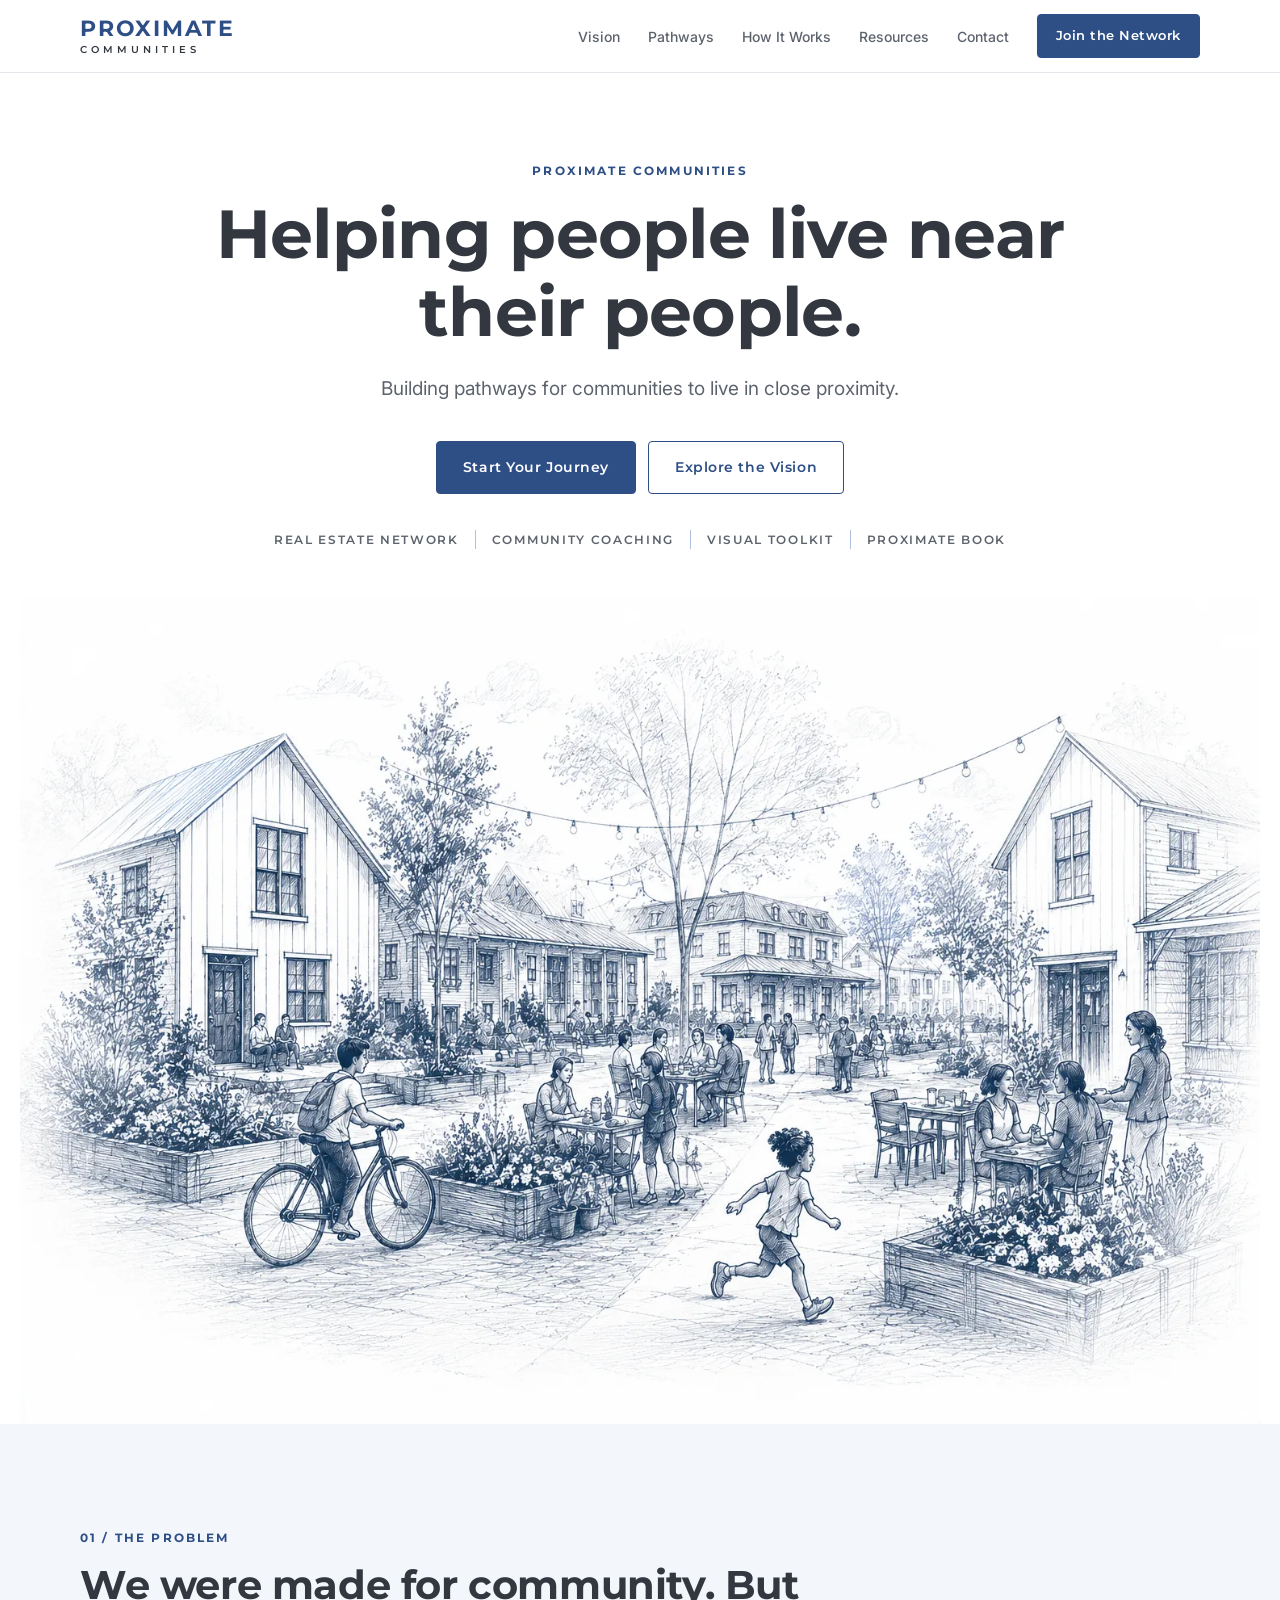
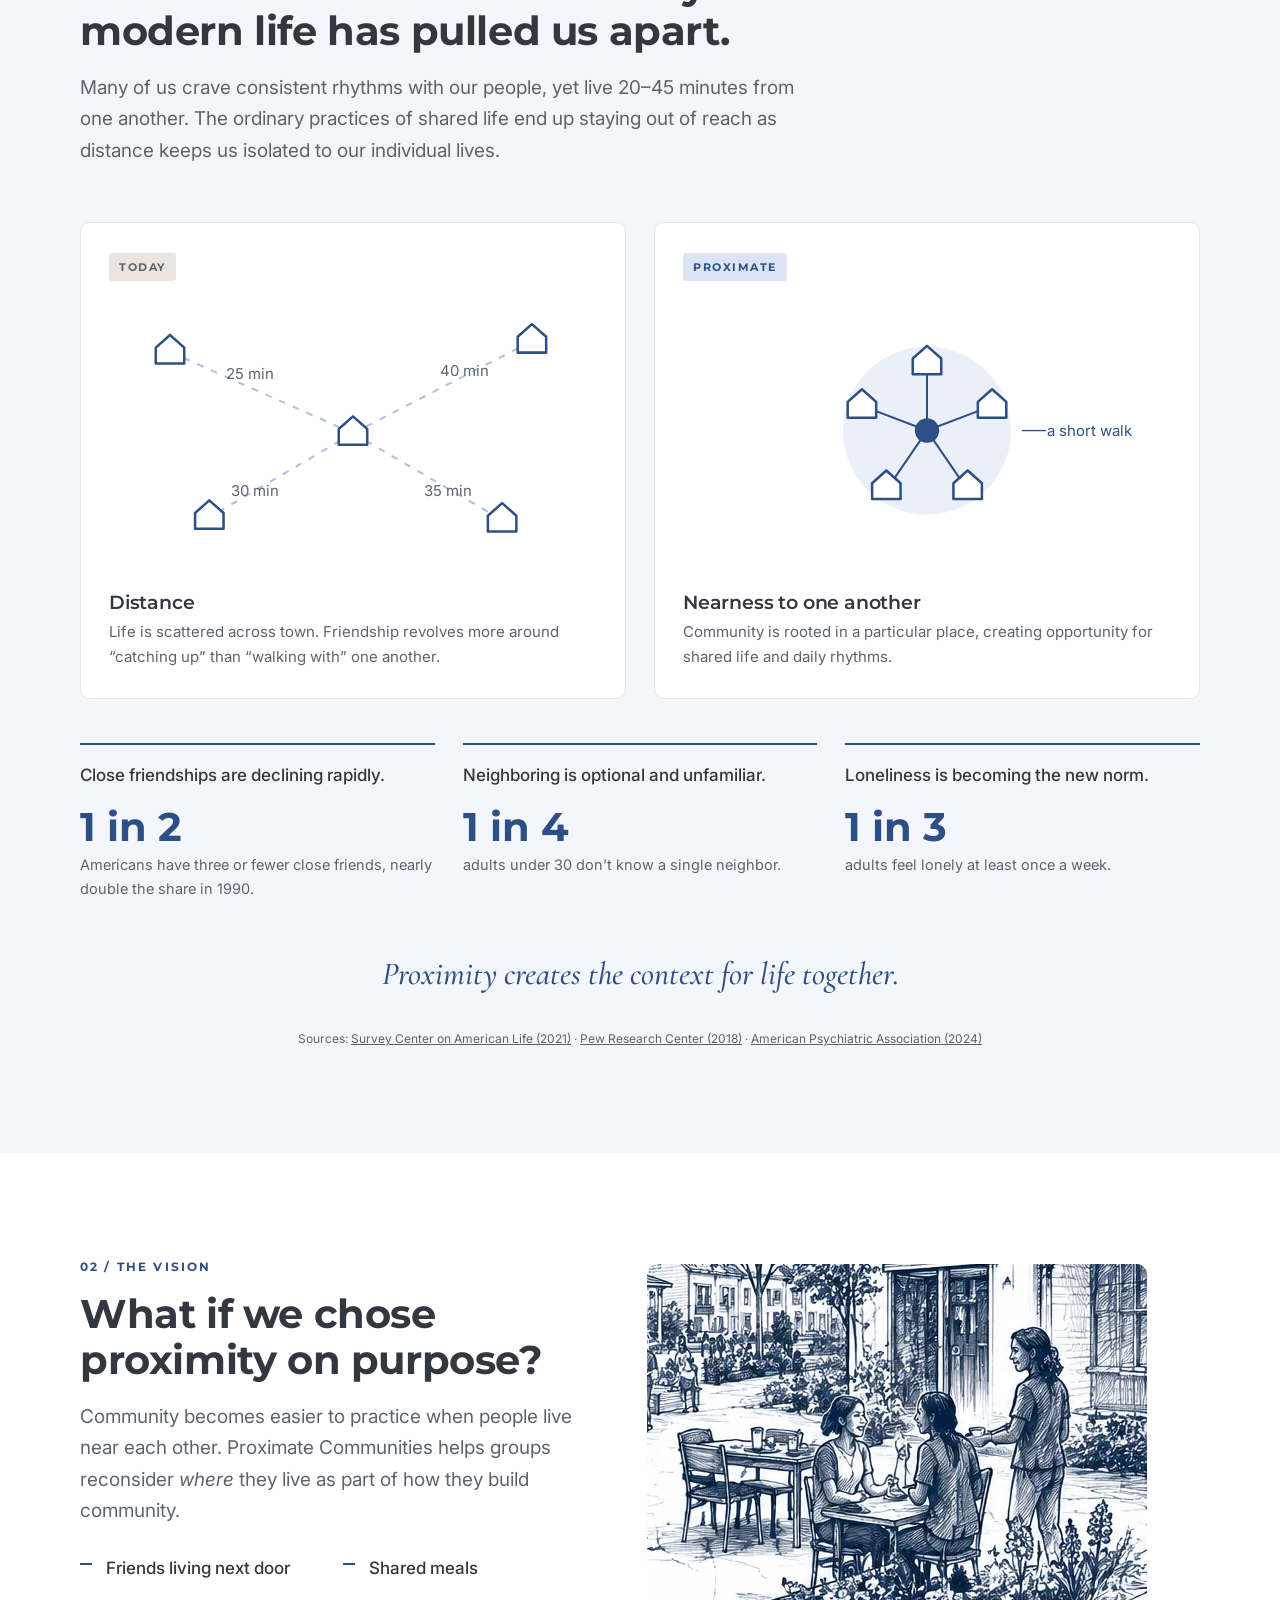
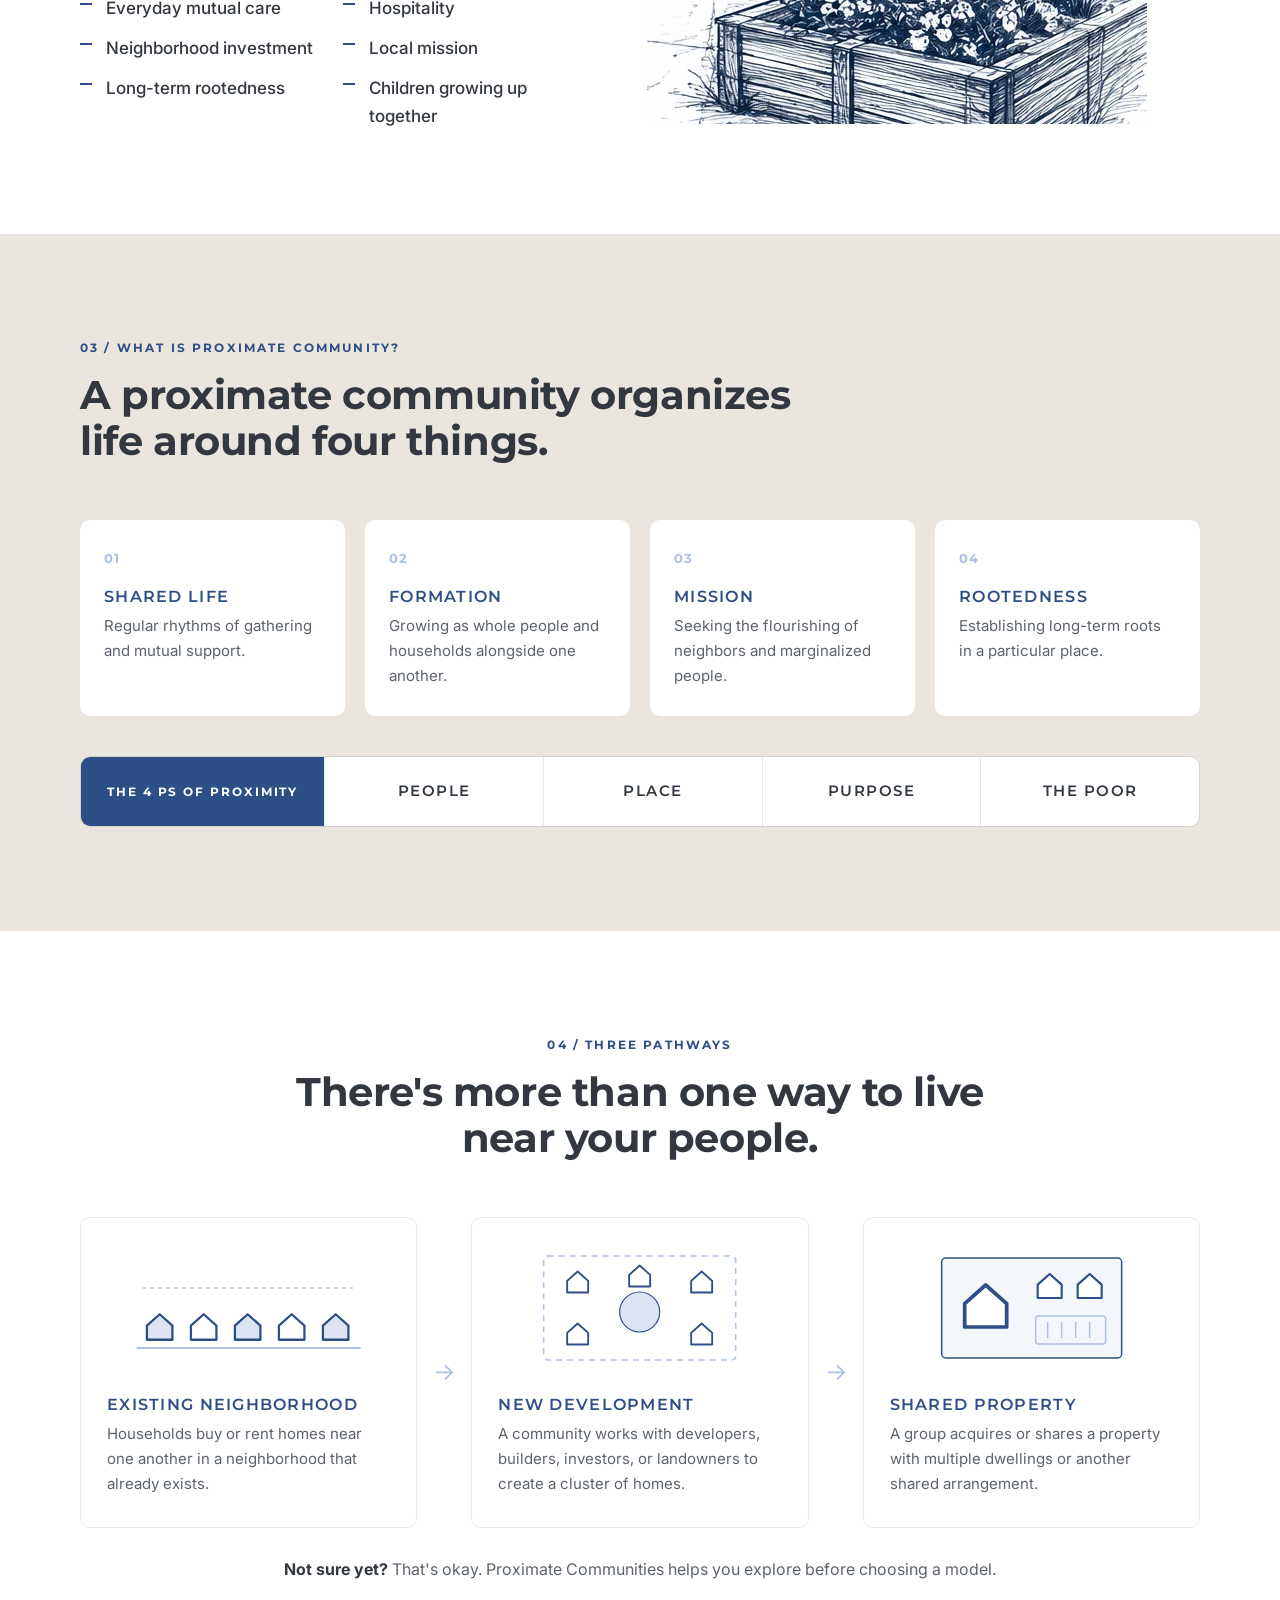
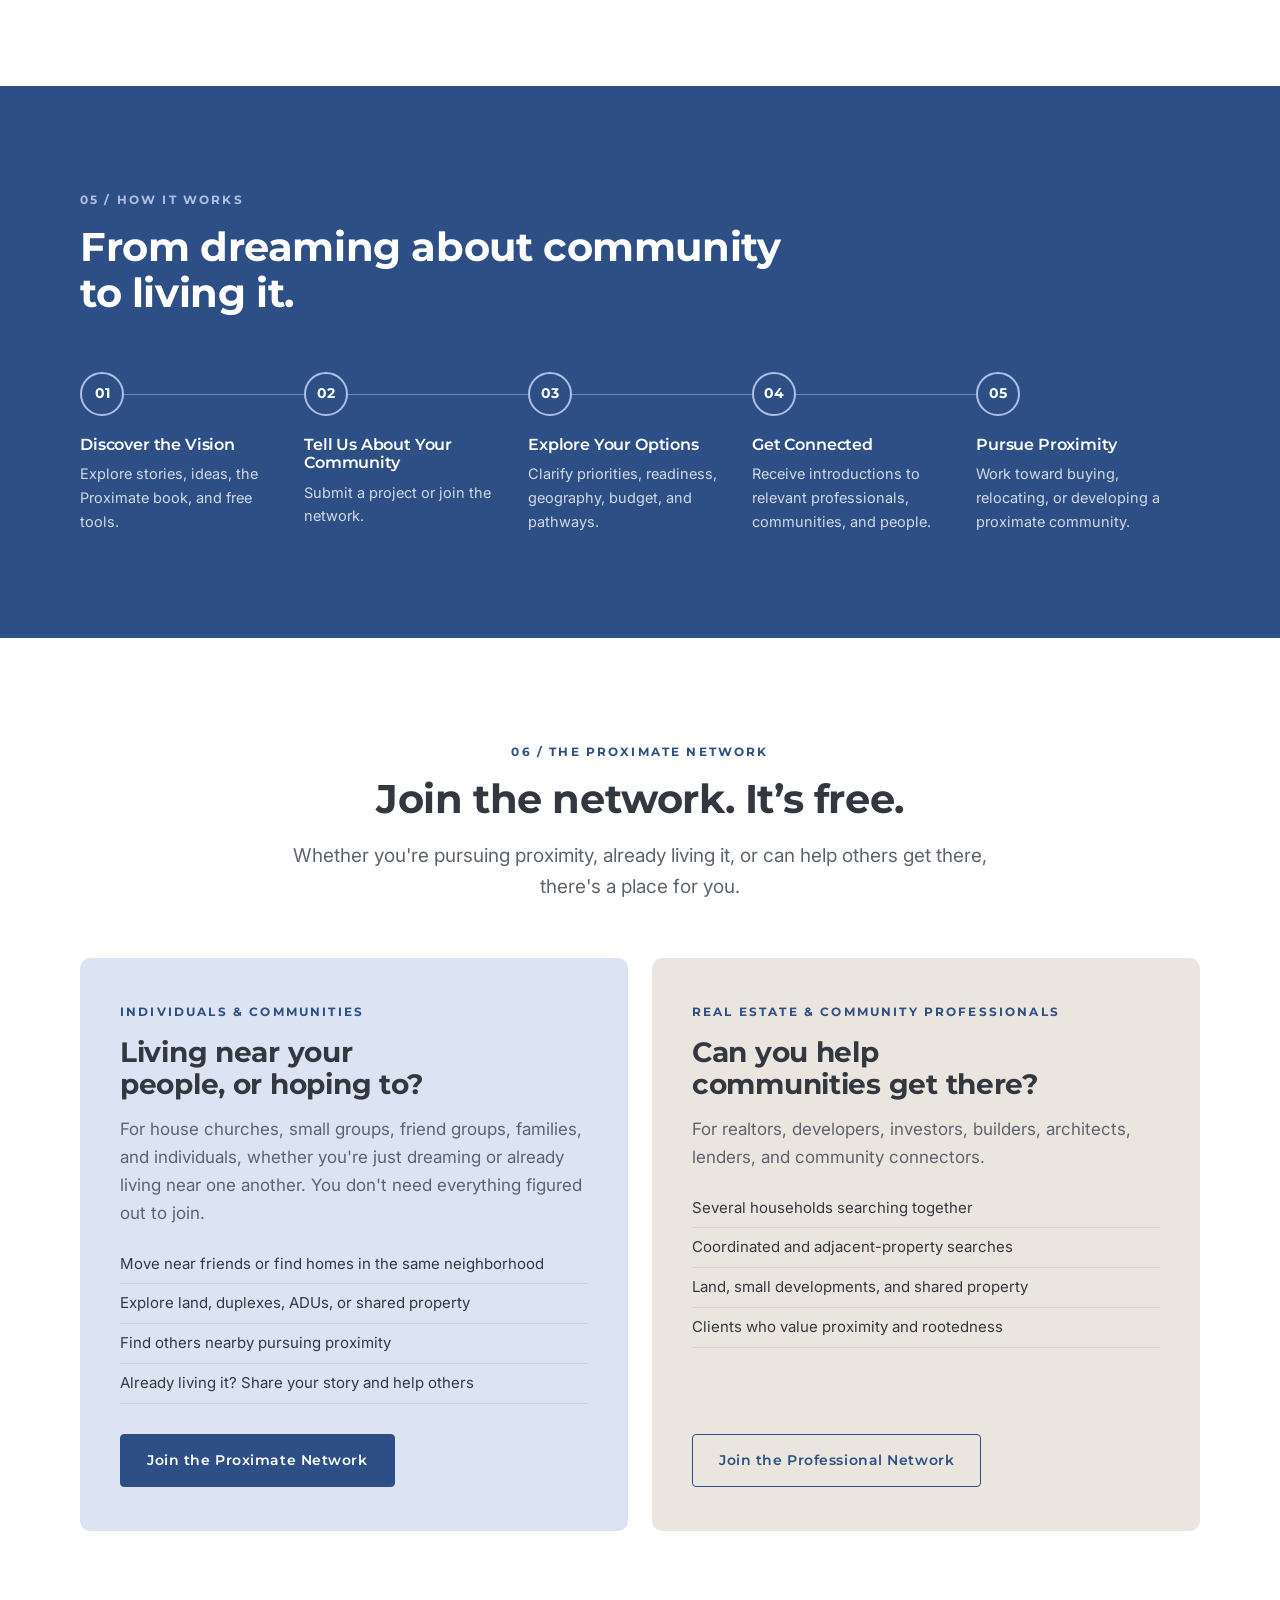
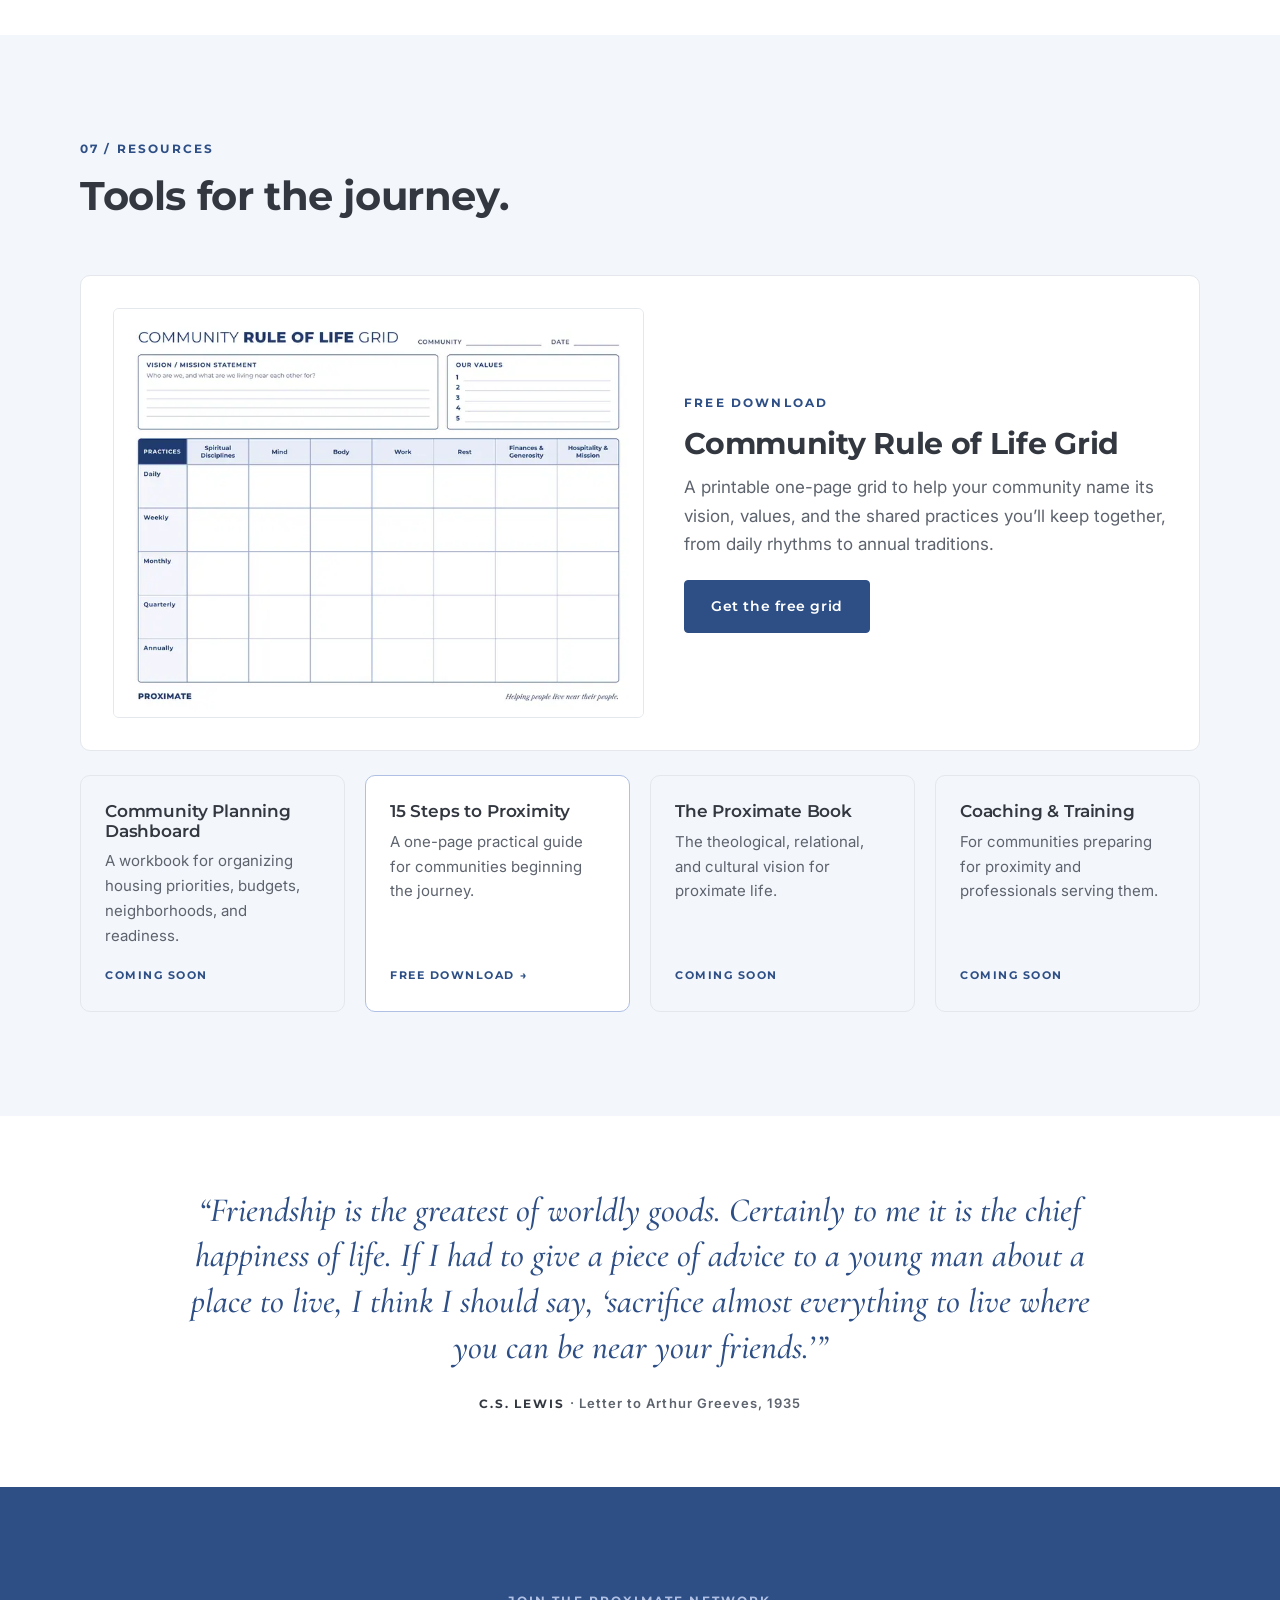
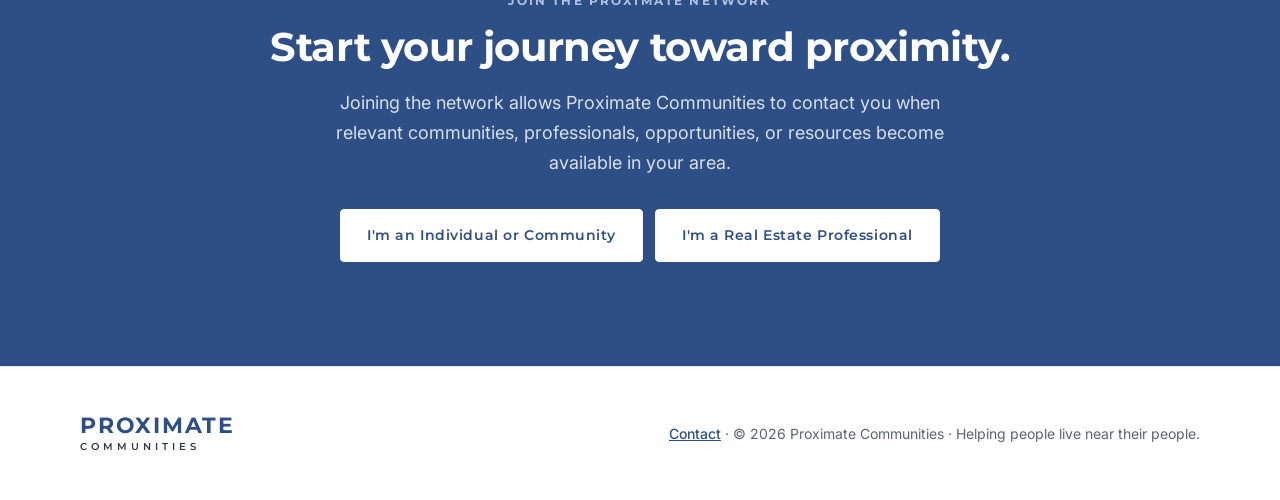
==== index.html @ bd077bf4 "Resource downloads: first/last name fields and in-page pop-up on home Resources Co-Authored-By: Clau" ====
<!DOCTYPE html>
<html lang="en">
<head>
  <meta charset="UTF-8">
  <meta name="viewport" content="width=device-width, initial-scale=1">
  <title>Proximate Communities | Helping people live near their people</title>
  <meta name="description" content="Proximate Communities helps friends, families, and existing communities move from wanting deeper community to actually living near one another.">

  <!-- Fonts (free, from Google) -->
  <link rel="preconnect" href="https://fonts.googleapis.com">
  <link rel="preconnect" href="https://fonts.gstatic.com" crossorigin>
  <link href="https://fonts.googleapis.com/css2?family=Cormorant+Garamond:ital,wght@1,500&family=Inter:wght@400;500;600&family=Montserrat:wght@600;700&display=swap" rel="stylesheet">

  <!-- Shared site styles -->
  <link rel="stylesheet" href="styles.css">
</head>

<body>

  <!-- Reusable house icon used in the diagrams below (not visible on its own) -->
  <svg width="0" height="0" style="position:absolute" aria-hidden="true">
    <symbol id="house" viewBox="0 0 24 24">
      <path d="M3 11 L12 3 L21 11 V21 H3 Z" stroke-linejoin="round"/>
    </symbol>
  </svg>

  <!-- ================= HEADER / MENU ================= -->
  <header class="site-header">
    <div class="wrap nav">
      <a href="#" class="wordmark" aria-label="Proximate Communities home">
        <span class="main">PROXIMATE</span>
        <span class="sub">COMMUNITIES</span>
      </a>
      <ul class="nav-links">
        <li class="hide-md"><a href="#vision">Vision</a></li>
        <li class="hide-md"><a href="#pathways">Pathways</a></li>
        <li class="hide-md"><a href="#how">How It Works</a></li>
        <li class="hide-md"><a href="#resources">Resources</a></li>
        <li class="hide-md"><a href="contact.html">Contact</a></li>
        <li><a href="join.html" class="btn btn-primary">Join the Network</a></li>
      </ul>
    </div>
  </header>

  <main>

    <!-- ================= HERO ================= -->
    <section class="hero">
      <div class="wrap">
        <span class="label">Proximate Communities</span>
        <h1>Helping people live near their people.</h1>
        <p class="lead">Building pathways for communities to live in close proximity.</p>
        <div class="actions">
          <a href="join.html" class="btn btn-primary">Start Your Journey</a>
          <a href="#vision" class="btn btn-outline">Explore the Vision</a>
        </div>
        <div class="service-line">
          <span>Real Estate Network</span>
          <span>Community Coaching</span>
          <span>Visual Toolkit</span>
          <span>Proximate Book</span>
        </div>
      </div>
      <div class="hero-art">
        <img src="images/neighborhood-soft.webp" width="1536" height="1024"
             alt="Sketch of a walkable neighborhood where neighbors share tables, gardens, and a courtyard strung with lights">
      </div>
    </section>

    <!-- ================= THE PROBLEM ================= -->
    <section class="section bg-pale" id="problem">
      <div class="wrap">
        <div class="section-head">
          <span class="label">01 / The Problem</span>
          <h2>We were made for community. But modern life has pulled us apart.</h2>
          <p class="lead">Many of us crave consistent rhythms with our people, yet live 20–45 minutes from one another. The ordinary practices of shared life end up staying out of reach as distance keeps us isolated to our individual lives.</p>
        </div>

        <div class="compare">
          <!-- Diagram: scattered -->
          <div class="compare-card">
            <span class="tag tag-grey">Today</span>
            <svg viewBox="0 0 360 200" role="img" aria-label="Five households spread far apart, connected by long dashed lines labeled 25 and 40 minutes">
              <g stroke="#AFC0E4" stroke-width="1.5" stroke-dasharray="5 6" fill="none">
                <line x1="45" y1="42" x2="180" y2="102"/>
                <line x1="180" y1="102" x2="312" y2="34"/>
                <line x1="180" y1="102" x2="74" y2="164"/>
                <line x1="180" y1="102" x2="290" y2="166"/>
              </g>
              <g font-family="Inter, sans-serif" font-size="11" fill="#5d636d" text-anchor="middle">
                <text x="104" y="62">25 min</text>
                <text x="262" y="60">40 min</text>
                <text x="108" y="148">30 min</text>
                <text x="250" y="148">35 min</text>
              </g>
              <g fill="#ffffff" stroke="#2E4F86" stroke-width="1.6">
                <use href="#house" x="31" y="26" width="28" height="28"/>
                <use href="#house" x="298" y="18" width="28" height="28"/>
                <use href="#house" x="166" y="86" width="28" height="28"/>
                <use href="#house" x="60" y="148" width="28" height="28"/>
                <use href="#house" x="276" y="150" width="28" height="28"/>
              </g>
            </svg>
            <h3>Distance</h3>
            <p>Life is scattered across town. Friendship revolves more around &ldquo;catching up&rdquo; than &ldquo;walking with&rdquo; one another.</p>
          </div>

          <!-- Diagram: proximate -->
          <div class="compare-card">
            <span class="tag tag-blue">Proximate</span>
            <svg viewBox="0 0 360 200" role="img" aria-label="Five households clustered around a shared table, a short walk apart">
              <circle cx="180" cy="100" r="62" fill="#DCE4F3" opacity="0.6"/>
              <g stroke="#2E4F86" stroke-width="1.5" fill="none">
                <line x1="180" y1="100" x2="180" y2="56"/>
                <line x1="180" y1="100" x2="222" y2="84"/>
                <line x1="180" y1="100" x2="206" y2="138"/>
                <line x1="180" y1="100" x2="154" y2="138"/>
                <line x1="180" y1="100" x2="138" y2="84"/>
              </g>
              <circle cx="180" cy="100" r="9" fill="#2E4F86"/>
              <g fill="#ffffff" stroke="#2E4F86" stroke-width="1.6">
                <use href="#house" x="166" y="34" width="28" height="28"/>
                <use href="#house" x="214" y="66" width="28" height="28"/>
                <use href="#house" x="196" y="126" width="28" height="28"/>
                <use href="#house" x="136" y="126" width="28" height="28"/>
                <use href="#house" x="118" y="66" width="28" height="28"/>
              </g>
              <text x="300" y="104" font-family="Inter, sans-serif" font-size="11" fill="#2E4F86" text-anchor="middle">a short walk</text>
              <line x1="250" y1="100" x2="268" y2="100" stroke="#2E4F86" stroke-width="1"/>
            </svg>
            <h3>Nearness to one another</h3>
            <p>Community is rooted in a particular place, creating opportunity for shared life and daily rhythms.</p>
          </div>
        </div>

        <div class="points">
          <div class="point">
            <p>Close friendships are declining rapidly.</p>
            <span class="stat">1&nbsp;in&nbsp;2</span>
            <span class="stat-note">Americans have three or fewer close friends, nearly double the share in 1990.</span>
          </div>
          <div class="point">
            <p>Neighboring is optional and unfamiliar.</p>
            <span class="stat">1&nbsp;in&nbsp;4</span>
            <span class="stat-note">adults under 30 don&rsquo;t know a single neighbor.</span>
          </div>
          <div class="point">
            <p>Loneliness is becoming the new norm.</p>
            <span class="stat">1&nbsp;in&nbsp;3</span>
            <span class="stat-note">adults feel lonely at least once a week.</span>
          </div>
        </div>
        <p class="turn">Proximity creates the context for life together.</p>
        <p class="sources">Sources:
          <a href="https://www.americansurveycenter.org/research/the-state-of-american-friendship-change-challenges-and-loss/" target="_blank" rel="noopener">Survey Center on American Life (2021)</a> ·
          <a href="https://www.pewresearch.org/short-reads/2019/08/15/facts-about-neighbors-in-u-s/" target="_blank" rel="noopener">Pew Research Center (2018)</a> ·
          <a href="https://www.psychiatry.org/news-room/news-releases/new-apa-poll-one-in-three-americans-feels-lonely-e" target="_blank" rel="noopener">American Psychiatric Association (2024)</a>
        </p>
      </div>
    </section>

    <!-- ================= THE VISION ================= -->
    <section class="section" id="vision">
      <div class="wrap split">
        <div>
          <span class="label">02 / The Vision</span>
          <h2>What if we chose proximity on purpose?</h2>
          <p class="lead" style="margin-top:18px">Community becomes easier to practice when people live near each other. Proximate Communities helps groups reconsider <em>where</em> they live as part of how they build community.</p>
          <ul class="checklist">
            <li>Friends living next door</li>
            <li>Shared meals</li>
            <li>Everyday mutual care</li>
            <li>Hospitality</li>
            <li>Neighborhood investment</li>
            <li>Local mission</li>
            <li>Long-term rootedness</li>
            <li>Children growing up together</li>
          </ul>
        </div>
        <img src="images/neighbors-table.webp" width="500" height="460" loading="lazy"
             alt="Sketch of neighbors sharing coffee and conversation at a table beside a garden bed">
      </div>
    </section>

    <!-- ================= WHAT IS PROXIMATE COMMUNITY ================= -->
    <section class="section bg-stone" id="what">
      <div class="wrap">
        <div class="section-head">
          <span class="label">03 / What Is Proximate Community?</span>
          <h2>A proximate community organizes life around four things.</h2>
        </div>
        <div class="grid-4">
          <div class="mark-card"><span class="num">01</span><h3>Shared Life</h3><p>Regular rhythms of gathering and mutual support.</p></div>
          <div class="mark-card"><span class="num">02</span><h3>Formation</h3><p>Growing as whole people and households alongside one another.</p></div>
          <div class="mark-card"><span class="num">03</span><h3>Mission</h3><p>Seeking the flourishing of neighbors and marginalized people.</p></div>
          <div class="mark-card"><span class="num">04</span><h3>Rootedness</h3><p>Establishing long-term roots in a particular place.</p></div>
        </div>
        <div class="four-ps">
          <div class="title">The 4 Ps of Proximity</div>
          <div class="p">People</div>
          <div class="p">Place</div>
          <div class="p">Purpose</div>
          <div class="p">The Poor</div>
        </div>
      </div>
    </section>

    <!-- ================= THREE PATHWAYS ================= -->
    <section class="section" id="pathways">
      <div class="wrap">
        <div class="section-head center">
          <span class="label">04 / Three Pathways</span>
          <h2>There's more than one way to live near your people.</h2>
        </div>

        <div class="pathways">
          <!-- Existing neighborhood -->
          <div class="pathway">
            <svg viewBox="0 0 240 120" role="img" aria-label="A street of homes with three households living a few doors apart">
              <line x1="8" y1="100" x2="232" y2="100" stroke="#AFC0E4" stroke-width="2"/>
              <g stroke="#2E4F86" stroke-width="1.6">
                <use href="#house" x="14" y="62" width="34" height="34" fill="#DCE4F3"/>
                <use href="#house" x="58" y="62" width="34" height="34" fill="#ffffff"/>
                <use href="#house" x="102" y="62" width="34" height="34" fill="#DCE4F3"/>
                <use href="#house" x="146" y="62" width="34" height="34" fill="#ffffff"/>
                <use href="#house" x="190" y="62" width="34" height="34" fill="#DCE4F3"/>
              </g>
              <g stroke="#AFC0E4" stroke-width="1.5"><line x1="14" y1="40" x2="224" y2="40" stroke-dasharray="3 5"/></g>
            </svg>
            <h3>Existing Neighborhood</h3>
            <p>Households buy or rent homes near one another in a neighborhood that already exists.</p>
          </div>

          <div class="arrow" aria-hidden="true">→</div>

          <!-- New development -->
          <div class="pathway">
            <svg viewBox="0 0 240 120" role="img" aria-label="A cluster of new homes arranged around a shared green inside a site boundary">
              <rect x="24" y="8" width="192" height="104" rx="4" fill="none" stroke="#AFC0E4" stroke-width="1.5" stroke-dasharray="6 5"/>
              <circle cx="120" cy="64" r="20" fill="#DCE4F3" stroke="#2E4F86" stroke-width="1.2"/>
              <g fill="#ffffff" stroke="#2E4F86" stroke-width="1.6">
                <use href="#house" x="44" y="20" width="28" height="28"/>
                <use href="#house" x="106" y="14" width="28" height="28"/>
                <use href="#house" x="168" y="20" width="28" height="28"/>
                <use href="#house" x="44" y="72" width="28" height="28"/>
                <use href="#house" x="168" y="72" width="28" height="28"/>
              </g>
            </svg>
            <h3>New Development</h3>
            <p>A community works with developers, builders, investors, or landowners to create a cluster of homes.</p>
          </div>

          <div class="arrow" aria-hidden="true">→</div>

          <!-- Shared property -->
          <div class="pathway">
            <svg viewBox="0 0 240 120" role="img" aria-label="One shared lot with a main house, two smaller dwellings, and a garden">
              <rect x="30" y="10" width="180" height="100" rx="4" fill="#F3F6FB" stroke="#2E4F86" stroke-width="1.5"/>
              <g stroke="#2E4F86" stroke-width="1.6" fill="#ffffff">
                <use href="#house" x="46" y="30" width="56" height="56"/>
                <use href="#house" x="122" y="22" width="32" height="32"/>
                <use href="#house" x="162" y="22" width="32" height="32"/>
              </g>
              <g stroke="#AFC0E4" stroke-width="1.5" fill="none">
                <rect x="124" y="68" width="70" height="28" rx="3"/>
                <line x1="136" y1="74" x2="136" y2="90"/><line x1="150" y1="74" x2="150" y2="90"/>
                <line x1="164" y1="74" x2="164" y2="90"/><line x1="178" y1="74" x2="178" y2="90"/>
              </g>
            </svg>
            <h3>Shared Property</h3>
            <p>A group acquires or shares a property with multiple dwellings or another shared arrangement.</p>
          </div>
        </div>

        <p class="not-sure"><strong>Not sure yet?</strong> That's okay. Proximate Communities helps you explore before choosing a model.</p>
      </div>
    </section>

    <!-- ================= HOW IT WORKS ================= -->
    <section class="section bg-navy" id="how">
      <div class="wrap">
        <div class="section-head">
          <span class="label">05 / How It Works</span>
          <h2>From dreaming about community to living it.</h2>
        </div>
        <div class="steps">
          <div class="step"><div class="dot">01</div><h3>Discover the Vision</h3><p>Explore stories, ideas, the Proximate book, and free tools.</p></div>
          <div class="step"><div class="dot">02</div><h3>Tell Us About Your Community</h3><p>Submit a project or join the network.</p></div>
          <div class="step"><div class="dot">03</div><h3>Explore Your Options</h3><p>Clarify priorities, readiness, geography, budget, and pathways.</p></div>
          <div class="step"><div class="dot">04</div><h3>Get Connected</h3><p>Receive introductions to relevant professionals, communities, and people.</p></div>
          <div class="step"><div class="dot">05</div><h3>Pursue Proximity</h3><p>Work toward buying, relocating, or developing a proximate community.</p></div>
        </div>
      </div>
    </section>

    <!-- ================= NETWORK ================= -->
    <section class="section" id="network">
      <div class="wrap">
        <div class="section-head center">
          <span class="label">06 / The Proximate Network</span>
          <h2>Join the network. It&rsquo;s free.</h2>
          <p class="lead">Whether you're pursuing proximity, already living it, or can help others get there, there's a place for you.</p>
        </div>
        <div class="network">
          <div class="network-card communities">
            <span class="label">Individuals &amp; Communities</span>
            <h3>Living near your people, or hoping to?</h3>
            <p>For house churches, small groups, friend groups, families, and individuals, whether you're just dreaming or already living near one another. You don't need everything figured out to join.</p>
            <ul>
              <li>Move near friends or find homes in the same neighborhood</li>
              <li>Explore land, duplexes, ADUs, or shared property</li>
              <li>Find others nearby pursuing proximity</li>
              <li>Already living it? Share your story and help others</li>
            </ul>
            <a href="join.html?type=community" class="btn btn-primary">Join the Proximate Network</a>
          </div>
          <div class="network-card pros">
            <span class="label">Real Estate &amp; Community Professionals</span>
            <h3>Can you help communities get there?</h3>
            <p>For realtors, developers, investors, builders, architects, lenders, and community connectors.</p>
            <ul>
              <li>Several households searching together</li>
              <li>Coordinated and adjacent-property searches</li>
              <li>Land, small developments, and shared property</li>
              <li>Clients who value proximity and rootedness</li>
            </ul>
            <a href="join.html?type=professional" class="btn btn-outline">Join the Professional Network</a>
          </div>
        </div>
      </div>
    </section>

    <!-- ================= RESOURCES ================= -->
    <section class="section bg-pale" id="resources">
      <div class="wrap">
        <div class="section-head">
          <span class="label">07 / Resources</span>
          <h2>Tools for the journey.</h2>
        </div>
        <div class="feature-resource">
          <a href="rule-of-life.html" aria-label="Community Rule of Life Grid">
            <img src="images/rule-of-life-preview.webp" width="760" height="587" loading="lazy"
                 alt="Preview of the Community Rule of Life Grid">
          </a>
          <div>
            <span class="label">Free download</span>
            <h3>Community Rule of Life Grid</h3>
            <p>A printable one-page grid to help your community name its vision, values, and the shared practices you&rsquo;ll keep together, from daily rhythms to annual traditions.</p>
            <a href="rule-of-life.html" class="btn btn-primary" data-gate="rule-of-life-grid" data-gate-name="Community Rule of Life Grid">Get the free grid</a>
          </div>
        </div>
        <div class="grid-4">
          <div class="resource"><h3>Community Planning Dashboard</h3><p>A workbook for organizing housing priorities, budgets, neighborhoods, and readiness.</p><span class="soon">Coming soon</span></div>
          <a class="resource resource-live" href="15-steps.html" data-gate="15-steps" data-gate-name="15 Steps to Proximity"><h3>15 Steps to Proximity</h3><p>A one-page practical guide for communities beginning the journey.</p><span class="soon">Free download &rarr;</span></a>
          <div class="resource"><h3>The Proximate Book</h3><p>The theological, relational, and cultural vision for proximate life.</p><span class="soon">Coming soon</span></div>
          <div class="resource"><h3>Coaching &amp; Training</h3><p>For communities preparing for proximity and professionals serving them.</p><span class="soon">Coming soon</span></div>
        </div>
      </div>
    </section>

    <!-- ================= QUOTE ================= -->
    <section class="section-tight quote">
      <div class="wrap">
        <blockquote>&ldquo;Friendship is the greatest of worldly goods. Certainly to me it is the chief happiness of life. If I had to give a piece of advice to a young man about a place to live, I think I should say, &lsquo;sacrifice almost everything to live where you can be near your friends.&rsquo;&rdquo;</blockquote>
        <p class="quote-cite">C.S. Lewis <span>· Letter to Arthur Greeves, 1935</span></p>
      </div>
    </section>

    <!-- ================= JOIN ================= -->
    <section class="section bg-navy join" id="join">
      <div class="wrap">
        <span class="label">Join the Proximate Network</span>
        <h2>Start your journey toward proximity.</h2>
        <p>Joining the network allows Proximate Communities to contact you when relevant communities, professionals, opportunities, or resources become available in your area.</p>
        <div class="actions">
          <a href="join.html?type=community" class="btn btn-light">I'm an Individual or Community</a>
          <a href="join.html?type=professional" class="btn btn-light">I'm a Real Estate Professional</a>
        </div>
      </div>
    </section>

  </main>

  <!-- ================= DOWNLOAD POP-UP (Resources) ================= -->
  <div class="modal" id="gateModal" hidden>
    <div class="modal-box" role="dialog" aria-modal="true" aria-labelledby="gateTitle">
      <button class="modal-close" type="button" data-gate-close aria-label="Close">&times;</button>
      <form class="gate-form" data-resource="" data-done="gateDone" novalidate>
        <span class="label">Free download</span>
        <h2 id="gateTitle" data-gate-title>Free resource</h2>
        <p class="lm-card-sub">Enter your name and email to download.</p>
        <div class="trap" aria-hidden="true"><label>Leave this empty <input type="text" name="website_url" tabindex="-1" autocomplete="off"></label></div>
        <div class="field-row">
          <label class="field">First name <input type="text" name="first_name" maxlength="100" autocomplete="given-name" required></label>
          <label class="field">Last name <input type="text" name="last_name" maxlength="100" autocomplete="family-name" required></label>
        </div>
        <label class="field">Email <input type="email" name="email" maxlength="254" autocomplete="email" required></label>
        <label class="check"><input type="checkbox" name="wants_updates">
          <span>Send me occasional updates and new resources from Proximate Communities.</span>
        </label>
        <p class="form-error" role="alert" hidden></p>
        <button type="submit" class="btn btn-primary lm-btn">Download</button>
        <p class="lm-fine">We'll never share your email.</p>
      </form>
      <div id="gateDone" class="lm-done" hidden>
        <span class="label">Your download is starting</span>
        <h2>Thank you!</h2>
        <p>If it doesn't start automatically, use the button below. The link works for 10 minutes.</p>
        <a class="btn btn-primary download-again" href="#">Download again</a>
        <div class="lm-next">
          <p>Ready to find others pursuing proximity near you?</p>
          <a href="join.html">Join the Proximate Network &rarr;</a>
        </div>
      </div>
    </div>
  </div>

  <!-- ================= FOOTER ================= -->
  <footer class="site-footer">
    <div class="wrap">
      <a href="#" class="wordmark" aria-label="Proximate Communities home">
        <span class="main">PROXIMATE</span>
        <span class="sub">COMMUNITIES</span>
      </a>
      <span><a href="contact.html" class="footer-link">Contact</a> · © 2026 Proximate Communities · Helping people live near their people.</span>
    </div>
  </footer>

  <script src="js/lead-magnet.js"></script>
</body>
</html>
---- styles.css ----
/* =========================================================
   PROXIMATE COMMUNITIES — shared styles for every page
   Brand colors and fonts live in the :root block below.
   ========================================================= */

:root {
  --navy: #2E4F86;
  --navy-dark: #233d69;
  --charcoal: #333840;
  --light-blue: #AFC0E4;
  --pale-blue: #DCE4F3;
  --stone: #EAE6DF;
  --white: #FFFFFF;
  --muted: #5d636d;
  --line: #e4e7ec;

  --font-head: "Montserrat", "Helvetica Neue", Arial, sans-serif;
  --font-body: "Inter", system-ui, -apple-system, sans-serif;
  --font-quote: "Cormorant Garamond", Georgia, serif;

  --max: 1160px;
  --radius: 10px;
}

* { box-sizing: border-box; margin: 0; padding: 0; }
html { scroll-behavior: smooth; }

body {
  font-family: var(--font-body);
  color: var(--charcoal);
  background: var(--white);
  font-size: 17px;
  line-height: 1.65;
  -webkit-font-smoothing: antialiased;
}

img { max-width: 100%; height: auto; display: block; }
a { color: inherit; }

h1, h2, h3, h4 {
  font-family: var(--font-head);
  color: var(--charcoal);
  line-height: 1.15;
  letter-spacing: -0.01em;
}
h1 { font-weight: 700; }
h2 { font-weight: 700; font-size: clamp(28px, 3.6vw, 40px); }
h3 { font-weight: 600; font-size: 19px; }

.wrap { max-width: var(--max); margin: 0 auto; padding: 0 20px; }

/* Small uppercase label above headings */
.label {
  font-family: var(--font-head);
  font-size: 12px;
  font-weight: 700;
  letter-spacing: 0.18em;
  text-transform: uppercase;
  color: var(--navy);
  margin-bottom: 14px;
  display: block;
}

.lead { font-size: 19px; color: var(--muted); }

/* ---------- Buttons ---------- */
.btn {
  display: inline-block;
  font-family: var(--font-head);
  font-weight: 600;
  font-size: 14px;
  letter-spacing: 0.04em;
  padding: 14px 26px;
  border-radius: 4px;
  text-decoration: none;
  white-space: nowrap;
  transition: background 0.2s, color 0.2s, border-color 0.2s;
}
.btn-primary { background: var(--navy); color: var(--white); border: 1.5px solid var(--navy); }
.btn-primary:hover { background: var(--navy-dark); border-color: var(--navy-dark); }
.btn-outline { border: 1.5px solid var(--navy); color: var(--navy); }
.btn-outline:hover { background: var(--pale-blue); }
.btn-light { background: var(--white); color: var(--navy); border: 1.5px solid var(--white); }
.btn-light:hover { background: var(--pale-blue); }

/* ---------- Header ---------- */
.site-header {
  position: sticky; top: 0; z-index: 50;
  background: rgba(255, 255, 255, 0.95);
  backdrop-filter: blur(8px);
  border-bottom: 1px solid var(--line);
}
.nav { display: flex; align-items: center; justify-content: space-between; height: 72px; gap: 20px; }
.wordmark { text-decoration: none; display: flex; flex-direction: column; line-height: 1; }
.wordmark .main {
  font-family: var(--font-head); font-weight: 700; font-size: 22px;
  letter-spacing: 0.08em; color: var(--navy);
}
.wordmark .sub {
  font-family: var(--font-head); font-weight: 600; font-size: 9.5px;
  letter-spacing: 0.42em; color: var(--charcoal); margin-top: 5px;
}
.nav-links { display: flex; align-items: center; gap: 28px; list-style: none; }
.nav-links a:not(.btn) {
  text-decoration: none; font-size: 14px; font-weight: 500; color: var(--muted);
}
.nav-links a:not(.btn):hover { color: var(--navy); }
.nav-links .btn { padding: 10px 18px; font-size: 13px; }

/* ---------- Sections ---------- */
.section { padding: 104px 0; }
.section-tight { padding: 72px 0; }
.bg-stone { background: var(--stone); }
.bg-pale { background: #F3F6FB; }
.bg-navy { background: var(--navy); color: var(--white); }
.bg-navy h2, .bg-navy h3 { color: var(--white); }
.bg-navy .label { color: var(--light-blue); }

.section-head { max-width: 720px; margin-bottom: 56px; }
.section-head.center { margin-left: auto; margin-right: auto; text-align: center; }
.section-head h2 { margin-bottom: 18px; }

/* ---------- Hero ---------- */
.hero { padding: 88px 0 0; text-align: center; }
.hero h1 { font-size: clamp(38px, 6vw, 68px); max-width: 900px; margin: 0 auto 22px; }
.hero .lead { max-width: 640px; margin: 0 auto 36px; }
.hero .actions { display: flex; gap: 12px; justify-content: center; flex-wrap: wrap; }
.service-line {
  margin-top: 36px;
  display: flex; justify-content: center; flex-wrap: wrap; gap: 6px 0;
  font-family: var(--font-head); font-size: 12px; font-weight: 600;
  letter-spacing: 0.14em; text-transform: uppercase; color: var(--muted);
}
.service-line span { padding: 0 16px; border-left: 1px solid var(--light-blue); }
.service-line span:first-child { border-left: 0; }
.hero-art { margin-top: 48px; }
.hero-art img { width: 100%; max-width: 1240px; margin: 0 auto; }

/* ---------- Problem diagram ---------- */
.compare { display: grid; grid-template-columns: 1fr 1fr; gap: 28px; }
.compare-card {
  border: 1px solid var(--line); border-radius: var(--radius);
  padding: 28px; background: var(--white);
}
.compare-card svg { width: 100%; height: auto; margin-bottom: 18px; }
.compare-card h3 { margin-bottom: 6px; }
.compare-card p { color: var(--muted); font-size: 15px; }
.tag {
  display: inline-block; font-family: var(--font-head); font-size: 11px; font-weight: 700;
  letter-spacing: 0.14em; text-transform: uppercase; padding: 5px 10px; border-radius: 3px;
  margin-bottom: 14px;
}
.tag-grey { background: var(--stone); color: var(--muted); }
.tag-blue { background: var(--pale-blue); color: var(--navy); }

.points { display: grid; grid-template-columns: repeat(3, 1fr); gap: 28px; margin-top: 44px; }
.point { border-top: 2px solid var(--navy); padding-top: 16px; }
.point p { font-weight: 500; }

/* ---------- Vision ---------- */
.split { display: grid; grid-template-columns: 1fr 1.1fr; gap: 64px; align-items: center; }
.split img { border-radius: var(--radius); }
.checklist { list-style: none; display: grid; grid-template-columns: 1fr 1fr; gap: 12px 24px; margin-top: 28px; }
.checklist li { padding-left: 26px; position: relative; font-weight: 500; }
.checklist li::before {
  content: ""; position: absolute; left: 0; top: 9px; width: 12px; height: 2px; background: var(--navy);
}

/* ---------- Four marks + 4 Ps ---------- */
.grid-4 { display: grid; grid-template-columns: repeat(4, 1fr); gap: 20px; }
.mark-card { background: var(--white); border-radius: var(--radius); padding: 28px 24px; }
.mark-card .num {
  font-family: var(--font-head); font-weight: 700; font-size: 13px; color: var(--light-blue);
  letter-spacing: 0.1em; margin-bottom: 18px; display: block;
}
.mark-card h3 { text-transform: uppercase; letter-spacing: 0.08em; font-size: 16px; color: var(--navy); margin-bottom: 8px; }
.mark-card p { color: var(--muted); font-size: 15px; }

.four-ps {
  margin-top: 40px; display: grid; grid-template-columns: auto repeat(4, 1fr);
  align-items: stretch; border: 1px solid #d6d1c8; border-radius: var(--radius); overflow: hidden;
  background: var(--white);
}
.four-ps .title {
  background: var(--navy); color: var(--white); padding: 22px 26px;
  font-family: var(--font-head); font-weight: 700; font-size: 12px; letter-spacing: 0.16em;
  text-transform: uppercase; display: flex; align-items: center;
}
.four-ps .p {
  padding: 22px; text-align: center; border-left: 1px solid var(--line);
  font-family: var(--font-head); font-weight: 600; font-size: 15px; letter-spacing: 0.1em;
  text-transform: uppercase; color: var(--charcoal);
}

/* ---------- Pathways ---------- */
.pathways { display: grid; grid-template-columns: 1fr auto 1fr auto 1fr; gap: 16px; align-items: stretch; }
.pathway {
  border: 1px solid var(--line); border-radius: var(--radius); padding: 30px 26px; background: var(--white);
}
.pathway svg { width: 100%; height: 120px; margin-bottom: 20px; }
.pathway h3 { text-transform: uppercase; letter-spacing: 0.08em; font-size: 16px; color: var(--navy); margin-bottom: 8px; }
.pathway p { color: var(--muted); font-size: 15px; }
.arrow { display: flex; align-items: center; color: var(--light-blue); font-size: 24px; }
.not-sure {
  margin-top: 28px; text-align: center; color: var(--muted); font-size: 16px;
}
.not-sure strong { color: var(--charcoal); }

/* ---------- How it works ---------- */
.steps { display: grid; grid-template-columns: repeat(5, 1fr); gap: 0; counter-reset: step; }
.step { padding: 0 20px 0 0; position: relative; }
.step .dot {
  width: 44px; height: 44px; border-radius: 50%; border: 2px solid var(--light-blue);
  display: flex; align-items: center; justify-content: center;
  font-family: var(--font-head); font-weight: 700; font-size: 14px; color: var(--white);
  background: var(--navy); position: relative; z-index: 1; margin-bottom: 20px;
}
.step::before {
  content: ""; position: absolute; top: 22px; left: 44px; right: 0; height: 1px;
  background: rgba(175, 192, 228, 0.5);
}
.step:last-child::before { display: none; }
.step h3 { font-size: 16px; margin-bottom: 8px; }
.step p { font-size: 14.5px; color: rgba(255, 255, 255, 0.78); }

/* ---------- Network ---------- */
.network { display: grid; grid-template-columns: 1fr 1fr; gap: 24px; }
.network-card {
  border-radius: var(--radius); padding: 44px 40px; display: flex; flex-direction: column;
}
.network-card.communities { background: var(--pale-blue); }
.network-card.pros { background: var(--stone); }
.network-card h3 { font-size: clamp(22px, 2.4vw, 28px); font-weight: 700; margin-bottom: 14px; text-wrap: balance; }
.network-card p { color: var(--muted); margin-bottom: 18px; }
.network-card ul { list-style: none; margin-bottom: 30px; flex-grow: 1; }
.network-card li { padding: 7px 0; border-bottom: 1px solid rgba(46, 79, 134, 0.12); font-size: 15px; }
.network-card .btn { align-self: flex-start; }

/* ---------- Resources ---------- */
.resource {
  border: 1px solid var(--line); border-radius: var(--radius); padding: 26px 24px;
  display: flex; flex-direction: column;
}
.resource h3 { font-size: 17px; margin-bottom: 8px; }
.resource p { color: var(--muted); font-size: 15px; flex-grow: 1; margin-bottom: 18px; }
.soon {
  font-family: var(--font-head); font-size: 11px; font-weight: 700; letter-spacing: 0.14em;
  text-transform: uppercase; color: var(--navy);
}

/* ---------- Quote ---------- */
.quote { text-align: center; }
.quote blockquote {
  font-family: var(--font-quote); font-style: italic; font-weight: 500;
  font-size: clamp(30px, 4vw, 46px); line-height: 1.25; color: var(--navy);
  max-width: 860px; margin: 0 auto;
}

/* ---------- Join ---------- */
.join { text-align: center; }
.join h2 { color: var(--white); margin-bottom: 18px; }
.join p { color: rgba(255, 255, 255, 0.82); max-width: 620px; margin: 0 auto 32px; font-size: 18px; }
.join .actions { display: flex; gap: 12px; justify-content: center; flex-wrap: wrap; }
.join .note { margin-top: 22px; font-size: 14px; color: var(--light-blue); }

/* ---------- Footer ---------- */
.site-footer { padding: 48px 0; border-top: 1px solid var(--line); font-size: 14px; color: var(--muted); }
.site-footer .wrap { display: flex; justify-content: space-between; align-items: center; flex-wrap: wrap; gap: 16px; }

/* ---------- Tablets ---------- */
@media (max-width: 980px) {
  .nav-links li.hide-md { display: none; }
  .split, .compare, .network { grid-template-columns: 1fr; }
  .split { gap: 40px; }
  .grid-4 { grid-template-columns: 1fr 1fr; }
  .pathways { grid-template-columns: 1fr; }
  .arrow { justify-content: center; transform: rotate(90deg); }
  .steps { grid-template-columns: 1fr; gap: 28px; }
  .step { display: grid; grid-template-columns: 44px 1fr; gap: 0 18px; padding: 0; }
  .step .dot { grid-row: span 2; margin: 0; }
  .step::before { top: 44px; bottom: -28px; left: 22px; right: auto; width: 1px; height: auto; }
  .four-ps { grid-template-columns: 1fr 1fr; }
  .four-ps .title { grid-column: 1 / -1; justify-content: center; }
  .four-ps .p:nth-child(2), .four-ps .p:nth-child(4) { border-left: 0; }
  .four-ps .p { border-top: 1px solid var(--line); }
}

/* ---------- Phones ---------- */
@media (max-width: 620px) {
  body { font-size: 16px; }
  .section { padding: 72px 0; }
  .nav-links li:not(:last-child) { display: none; }
  .wordmark .main { font-size: 19px; }
  .points, .grid-4, .checklist { grid-template-columns: 1fr; }
  .service-line span { padding: 0 10px; }
  .network-card { padding: 32px 26px; }
}

/* Placeholder buttons shown before sign-up opens */
.btn.is-disabled { opacity: 0.55; cursor: default; pointer-events: none; }

/* =========================================================
   JOIN PAGE — multi-step intake form
   ========================================================= */
[hidden] { display: none !important; }

.join-page { background: #F3F6FB; }
.form-shell { max-width: 760px; margin: 0 auto; padding: 64px 20px 96px; }
.form-intro { text-align: center; margin-bottom: 36px; }
.form-intro h1 { font-size: clamp(30px, 4.4vw, 44px); margin-bottom: 14px; }
.form-intro .lead { font-size: 17px; max-width: 600px; margin: 0 auto; }

.form-card {
  background: var(--white); border: 1px solid var(--line); border-radius: var(--radius);
  padding: 40px; box-shadow: 0 1px 2px rgba(51, 56, 64, 0.04);
}
.progress { height: 4px; background: var(--pale-blue); border-radius: 4px; overflow: hidden; }
.progress-fill { height: 100%; width: 25%; background: var(--navy); transition: width 0.3s; }
.step-count {
  font-family: var(--font-head); font-size: 11px; font-weight: 700; letter-spacing: 0.14em;
  text-transform: uppercase; color: var(--muted); margin: 12px 0 28px;
}

.form-step { border: 0; }
.form-step legend {
  font-family: var(--font-head); font-weight: 700; font-size: 24px; color: var(--charcoal);
  margin-bottom: 24px; padding: 0;
}

.field {
  display: flex; flex-direction: column; gap: 6px; margin-bottom: 20px;
  font-size: 15px; font-weight: 600; color: var(--charcoal); flex: 1;
}
.field.narrow { max-width: 340px; }
.field-row { display: flex; gap: 16px; }
.optional { font-weight: 400; color: var(--muted); }

.field input, .field select, .field textarea {
  font: inherit; font-weight: 400; font-size: 16px; color: var(--charcoal);
  border: 1.5px solid #cfd5df; border-radius: 6px; padding: 12px 14px; background: var(--white);
  width: 100%;
}
.field textarea { resize: vertical; min-height: 96px; }
.field input:focus, .field select:focus, .field textarea:focus,
.choice input:focus-visible + .choice-body, .pill input:focus-visible + span, .scale input:focus-visible + span {
  outline: 2px solid var(--light-blue); outline-offset: 1px; border-color: var(--navy);
}

.q { font-size: 15px; font-weight: 600; margin: 4px 0 10px; }

/* Big choice cards (step 1) */
.choice-grid { display: grid; grid-template-columns: 1fr 1fr; gap: 16px; }
.choice { cursor: pointer; }
.choice input { position: absolute; opacity: 0; pointer-events: none; }
.choice-body {
  display: flex; flex-direction: column; gap: 8px; height: 100%;
  border: 1.5px solid #cfd5df; border-radius: var(--radius); padding: 24px;
  transition: border-color 0.2s, background 0.2s;
}
.choice-body strong { font-family: var(--font-head); font-size: 17px; color: var(--navy); }
.choice-body span { color: var(--muted); font-size: 15px; }
.choice:hover .choice-body { border-color: var(--navy); }
.choice input:checked + .choice-body { border-color: var(--navy); background: var(--pale-blue); }

/* Pill-style options */
.pill-group { display: flex; flex-wrap: wrap; gap: 10px; margin-bottom: 24px; }
.pill { cursor: pointer; }
.pill input { position: absolute; opacity: 0; pointer-events: none; }
.pill span {
  display: inline-block; border: 1.5px solid #cfd5df; border-radius: 999px; padding: 9px 16px;
  font-size: 15px; transition: all 0.2s;
}
.pill:hover span { border-color: var(--navy); }
.pill input:checked + span { background: var(--navy); border-color: var(--navy); color: var(--white); }

/* Readiness scale */
.scale { display: grid; grid-template-columns: repeat(5, 1fr); gap: 0; border: 1.5px solid #cfd5df; border-radius: 6px; overflow: hidden; }
.scale label { cursor: pointer; }
.scale input { position: absolute; opacity: 0; pointer-events: none; }
.scale span {
  display: block; text-align: center; padding: 12px 4px; font-size: 14px; font-weight: 500;
  border-left: 1px solid #cfd5df; transition: background 0.2s;
}
.scale label:first-child span { border-left: 0; }
.scale label:hover span { background: #F3F6FB; }
.scale input:checked + span { background: var(--navy); color: var(--white); }
.scale-ends { display: flex; justify-content: space-between; font-size: 12px; color: var(--muted); margin: 6px 0 24px; }

/* Consent */
.consent { border-top: 1px solid var(--line); padding-top: 20px; margin-top: 4px; }
.check { display: flex; gap: 12px; align-items: flex-start; font-size: 14.5px; margin-bottom: 14px; cursor: pointer; }
.check input { width: 18px; height: 18px; margin-top: 3px; accent-color: var(--navy); flex-shrink: 0; }

.form-error { background: #fbeeee; color: #8a2a2a; border-radius: 6px; padding: 12px 14px; font-size: 14.5px; margin-top: 12px; }
.form-nav { display: flex; justify-content: space-between; gap: 12px; margin-top: 28px; }
.form-nav #nextBtn, .form-nav #submitBtn { margin-left: auto; }
.form-nav button { cursor: pointer; font-family: var(--font-head); background-color: var(--white); }
.form-nav .btn-primary { background-color: var(--navy); }
.form-nav .btn-primary:hover { background-color: var(--navy-dark); }
.form-nav .btn-outline:hover { background-color: var(--pale-blue); }
.form-nav button:disabled { opacity: 0.6; cursor: wait; }

.trap { position: absolute; left: -9999px; width: 1px; height: 1px; overflow: hidden; }

.thanks { text-align: center; padding: 24px 0; }
.thanks h2 { margin-bottom: 14px; }
.thanks .lead { max-width: 520px; margin: 0 auto 28px; font-size: 17px; }

@media (max-width: 620px) {
  .form-card { padding: 26px 20px; }
  .choice-grid, .field-row { grid-template-columns: 1fr; flex-direction: column; gap: 0; }
  .choice-grid { gap: 12px; }
  .scale span { font-size: 12px; padding: 12px 2px; }
}

/* Problem section stats */
.point .stat {
  display: block; font-family: var(--font-head); font-weight: 700; font-size: 40px;
  color: var(--navy); line-height: 1; margin: 18px 0 6px;
}
.point .stat-note { display: block; font-size: 14.5px; color: var(--muted); }
.turn {
  margin-top: 48px; text-align: center; font-family: var(--font-quote); font-style: italic;
  font-weight: 500; font-size: clamp(24px, 3vw, 32px); color: var(--navy);
}
.sources { margin-top: 28px; text-align: center; font-size: 12px; color: var(--muted); }
.sources a { color: var(--muted); }

/* Longer quote: slightly smaller type and an attribution line */
.quote blockquote { font-size: clamp(24px, 3vw, 34px); line-height: 1.35; max-width: 900px; }
.quote-cite {
  margin-top: 22px; font-family: var(--font-head); font-size: 12px; font-weight: 700;
  letter-spacing: 0.16em; text-transform: uppercase; color: var(--charcoal);
}
.quote-cite span { color: var(--muted); font-weight: 600; letter-spacing: 0.08em; text-transform: none; font-family: var(--font-body); font-size: 13px; }

/* Map & connections opt-ins on the join form */
.map-optins { margin-top: 18px; padding-top: 16px; border-top: 1px dashed var(--line); }
.optin-title { font-family: var(--font-head); font-weight: 700; font-size: 14px; color: var(--charcoal); margin-bottom: 12px; }
.optin-nested { margin-left: 30px; transition: opacity 0.2s; }
.optin-nested.is-off { opacity: 0.45; }
.optin-nested .field { margin-top: 4px; font-size: 14.5px; }
.pill input[type=checkbox] { position: absolute; opacity: 0; pointer-events: none; }

/* Contact page + footer link */
.form-note { font-size: 14px; color: var(--muted); margin: -4px 0 8px; }
.form-note a, .footer-link { color: var(--navy); font-weight: 500; }

/* =========================================================
   Lead magnet (gated resource) pages
   ========================================================= */
.lm-layout { display: grid; grid-template-columns: 1fr 380px; gap: 48px; align-items: start; padding-top: 56px; padding-bottom: 96px; }
.lm-info h1 { font-size: clamp(32px, 4.4vw, 48px); margin-bottom: 14px; }
.lm-info .lead { font-size: 18px; max-width: 620px; }
.lm-preview { margin: 32px 0; border: 1px solid var(--line); border-radius: var(--radius); background: var(--white); padding: 14px; box-shadow: 0 8px 28px rgba(46, 79, 134, 0.08); }
.lm-preview img { width: 100%; height: auto; }
.lm-sub { font-size: 20px; margin-bottom: 12px; }
.lm-list { list-style: none; display: grid; gap: 10px; }
.lm-list li { padding-left: 24px; position: relative; font-size: 16px; }
.lm-list li::before { content: ""; position: absolute; left: 0; top: 11px; width: 12px; height: 2px; background: var(--navy); }
.lm-card { position: sticky; top: 96px; padding: 32px 28px; }
.lm-card h2 { font-size: 24px; margin-bottom: 4px; }
.lm-card-sub { color: var(--muted); font-size: 15px; margin-bottom: 20px; }
.lm-btn { width: 100%; text-align: center; cursor: pointer; margin-top: 8px; }
.lm-btn:disabled { opacity: 0.6; cursor: wait; }
.lm-fine { font-size: 12.5px; color: var(--muted); text-align: center; margin-top: 10px; }
.lm-done h2 { font-size: 26px; margin-bottom: 8px; }
.lm-done p { color: var(--muted); font-size: 15px; margin-bottom: 18px; }
.lm-next { margin-top: 26px; padding-top: 18px; border-top: 1px solid var(--line); }
.lm-next p { margin-bottom: 6px; color: var(--charcoal); }
.lm-next a { color: var(--navy); font-weight: 600; }

/* Featured resource on the home page */
.feature-resource {
  display: grid; grid-template-columns: 1.1fr 1fr; gap: 40px; align-items: center;
  background: var(--white); border: 1px solid var(--line); border-radius: var(--radius);
  padding: 32px; margin-bottom: 24px;
}
.feature-resource img { width: 100%; height: auto; border: 1px solid var(--line); border-radius: 6px; }
.feature-resource h3 { font-size: clamp(22px, 2.6vw, 30px); font-weight: 700; margin: 6px 0 12px; }
.feature-resource p { color: var(--muted); margin-bottom: 22px; }

@media (max-width: 900px) {
  .lm-layout { grid-template-columns: 1fr; gap: 32px; padding-top: 40px; }
  .lm-card { position: static; }
  .feature-resource { grid-template-columns: 1fr; gap: 24px; padding: 24px; }
}

/* Portrait previews and clickable resource cards */
.lm-preview-portrait { max-width: 460px; }
a.resource-live { text-decoration: none; color: inherit; border-color: var(--light-blue); background: var(--white); transition: border-color 0.2s, box-shadow 0.2s; }
a.resource-live:hover { border-color: var(--navy); box-shadow: 0 6px 20px rgba(46, 79, 134, 0.10); }

/* Shared pop-up (home page downloads) */
.modal { position: fixed; inset: 0; z-index: 100; background: rgba(51,56,64,0.45); display: flex; align-items: center; justify-content: center; padding: 16px; }
.modal-box { position: relative; background: var(--white); border-radius: var(--radius); padding: 32px 28px 26px; width: 100%; max-width: 480px; max-height: 92vh; overflow: auto; }
.modal-box h2 { font-size: 24px; margin-bottom: 4px; }
.modal-close { position: absolute; top: 12px; right: 12px; border: 0; background: none; cursor: pointer; color: var(--muted); font-size: 24px; line-height: 1; padding: 4px 8px; border-radius: 4px; }
.modal-close:hover { background: #F3F6FB; color: var(--charcoal); }
@media (max-width: 620px) { .modal-box .field-row { flex-direction: column; gap: 0; } }
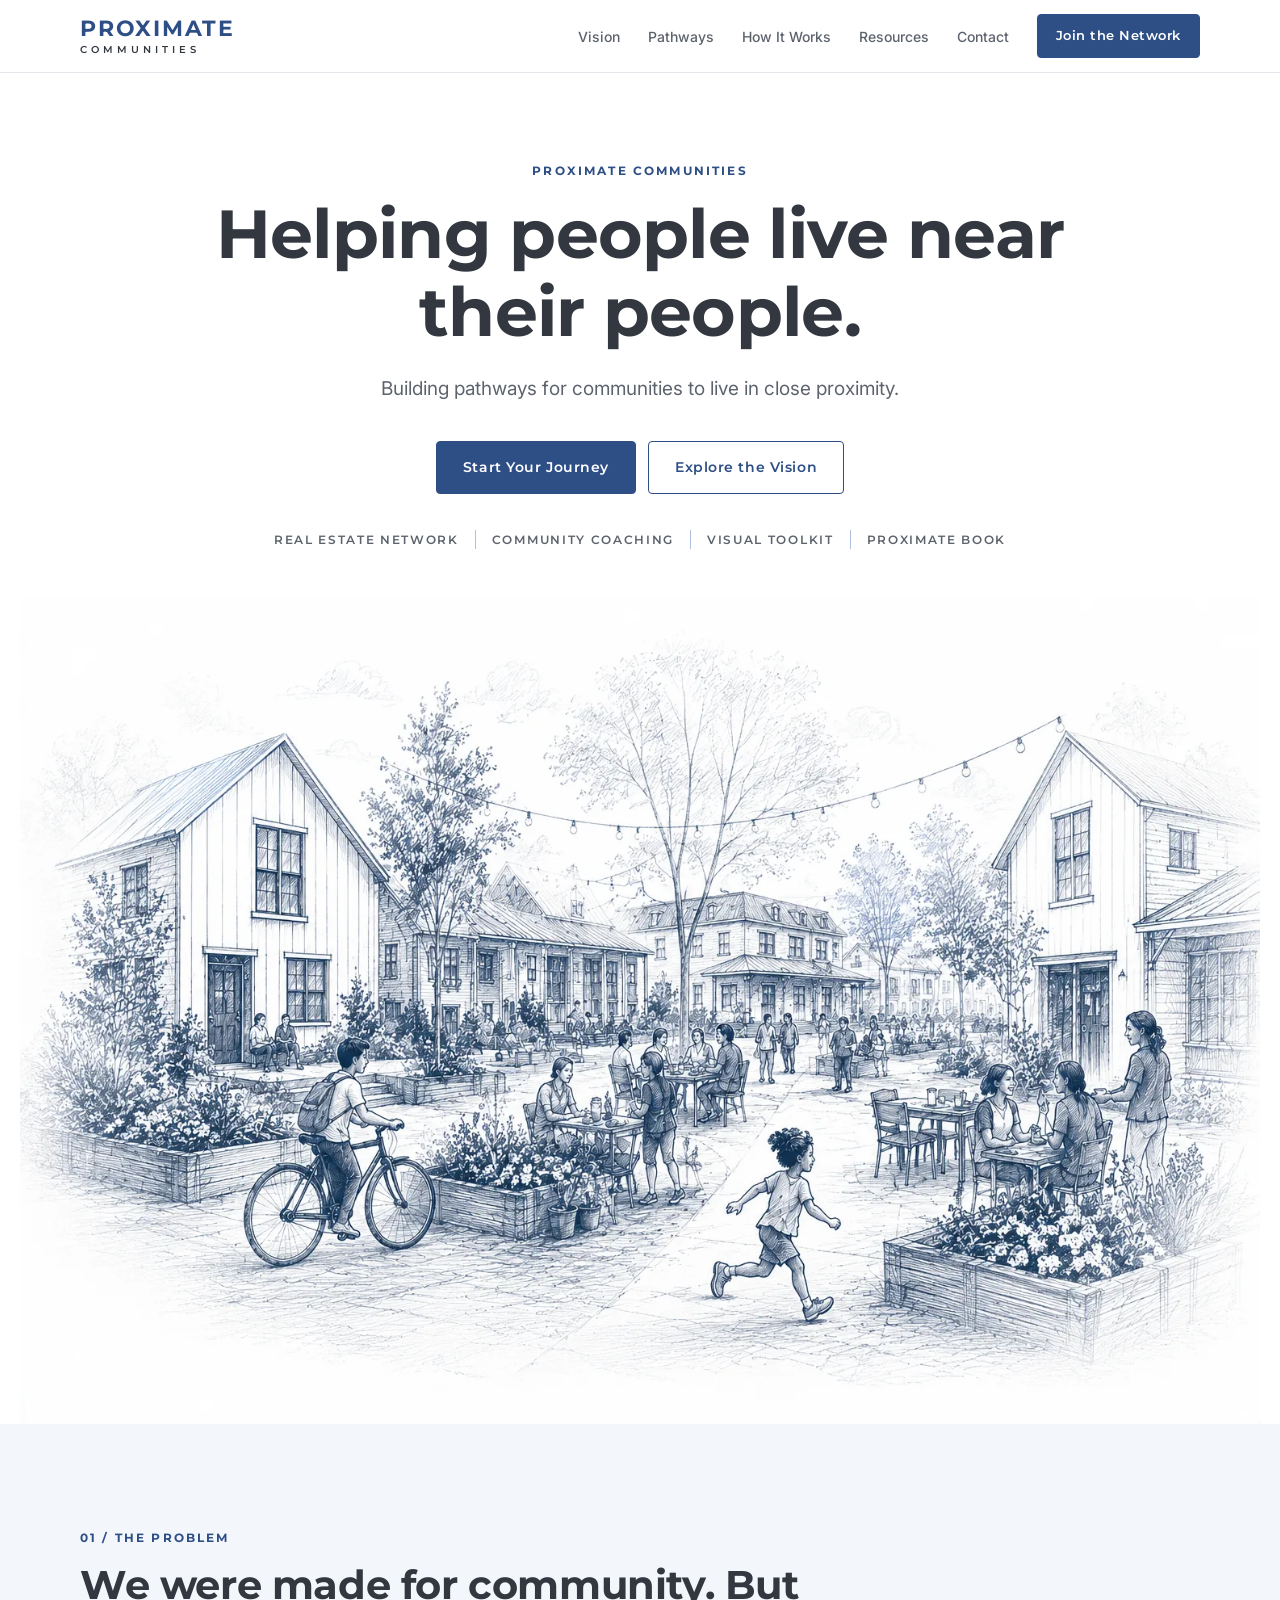
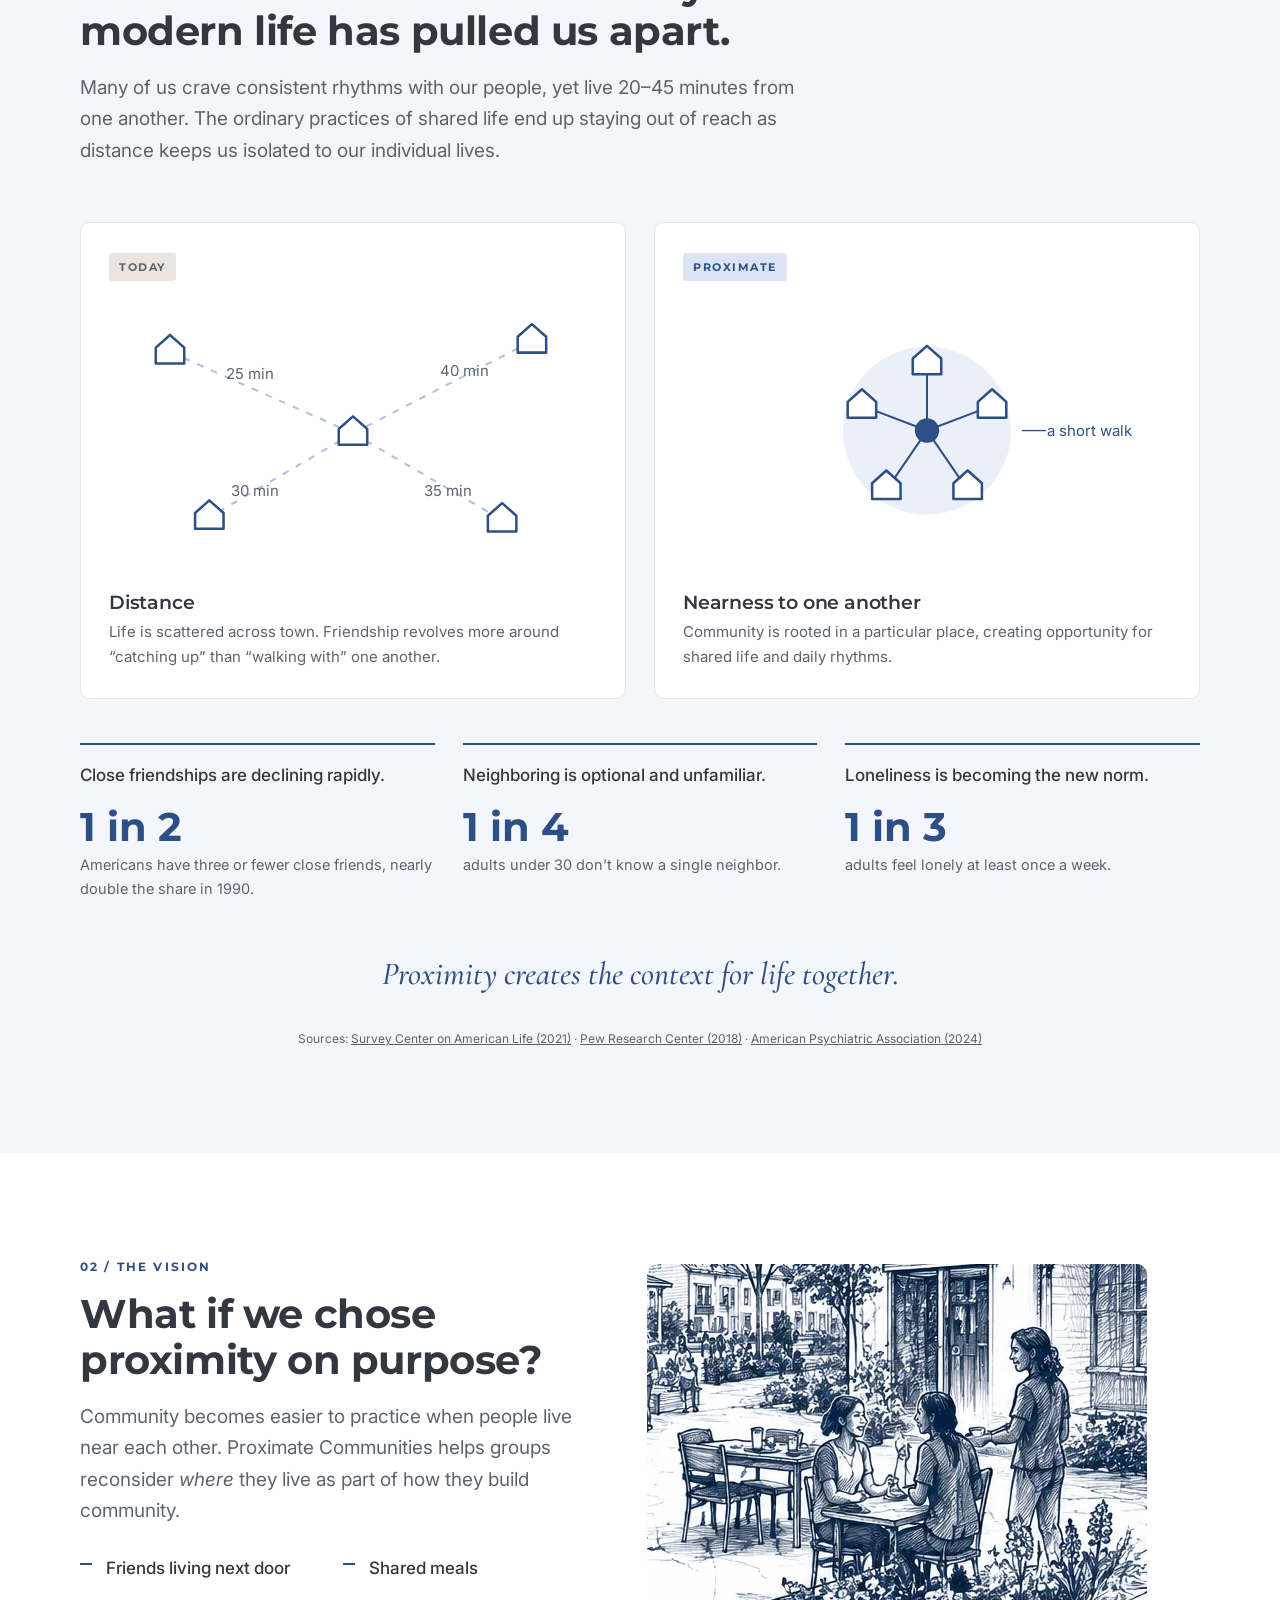
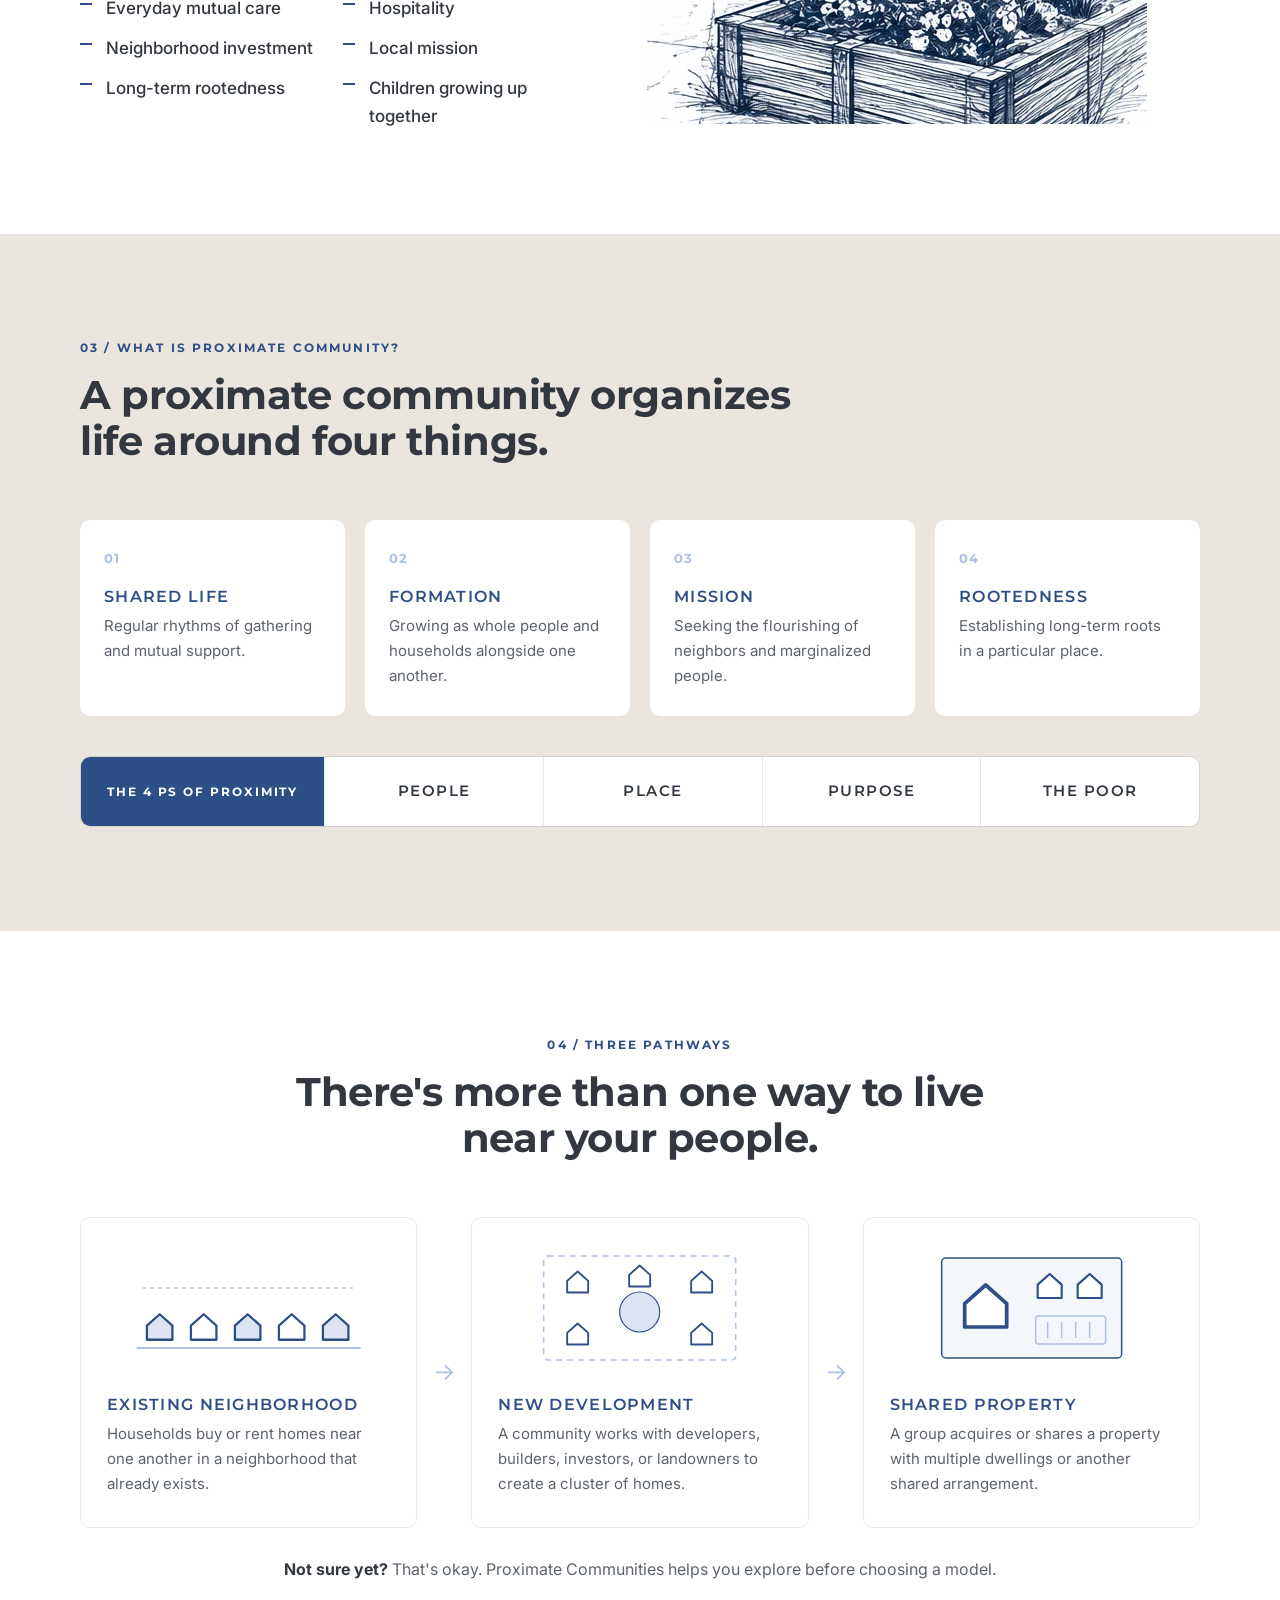
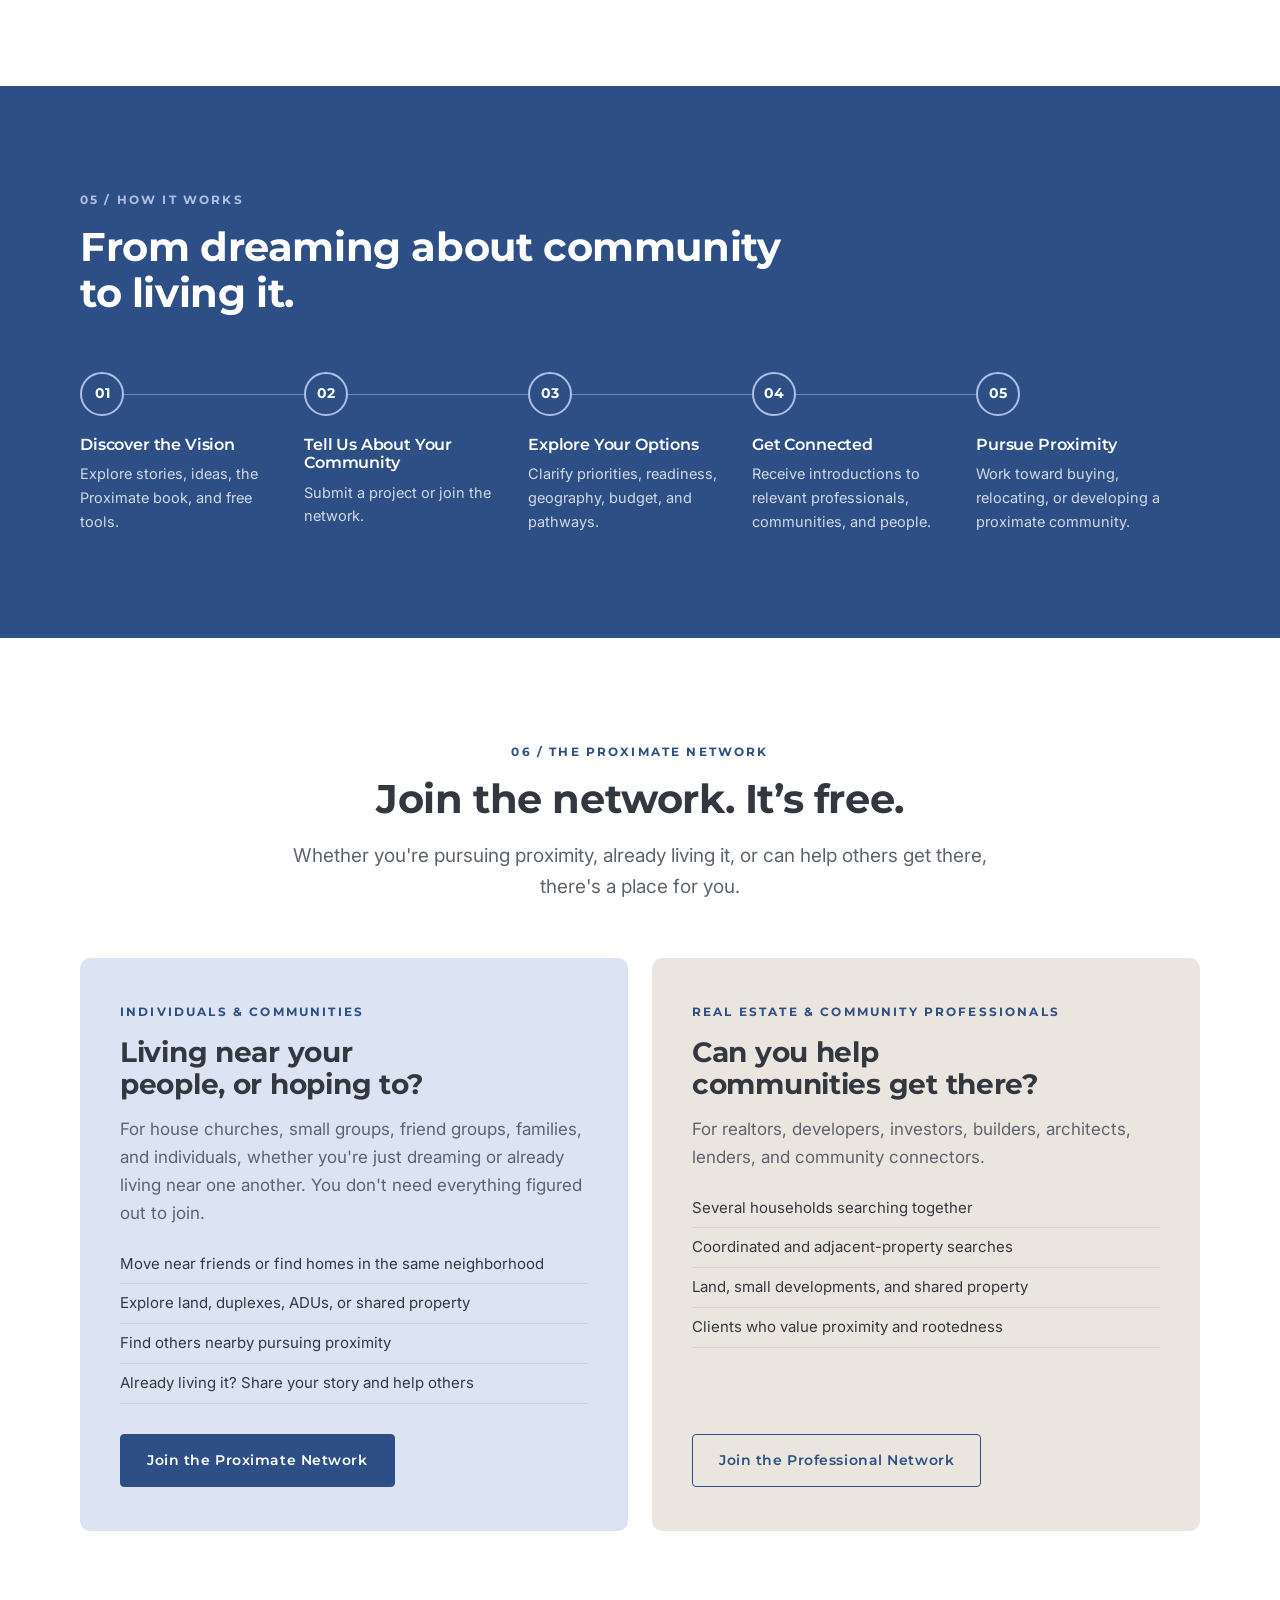
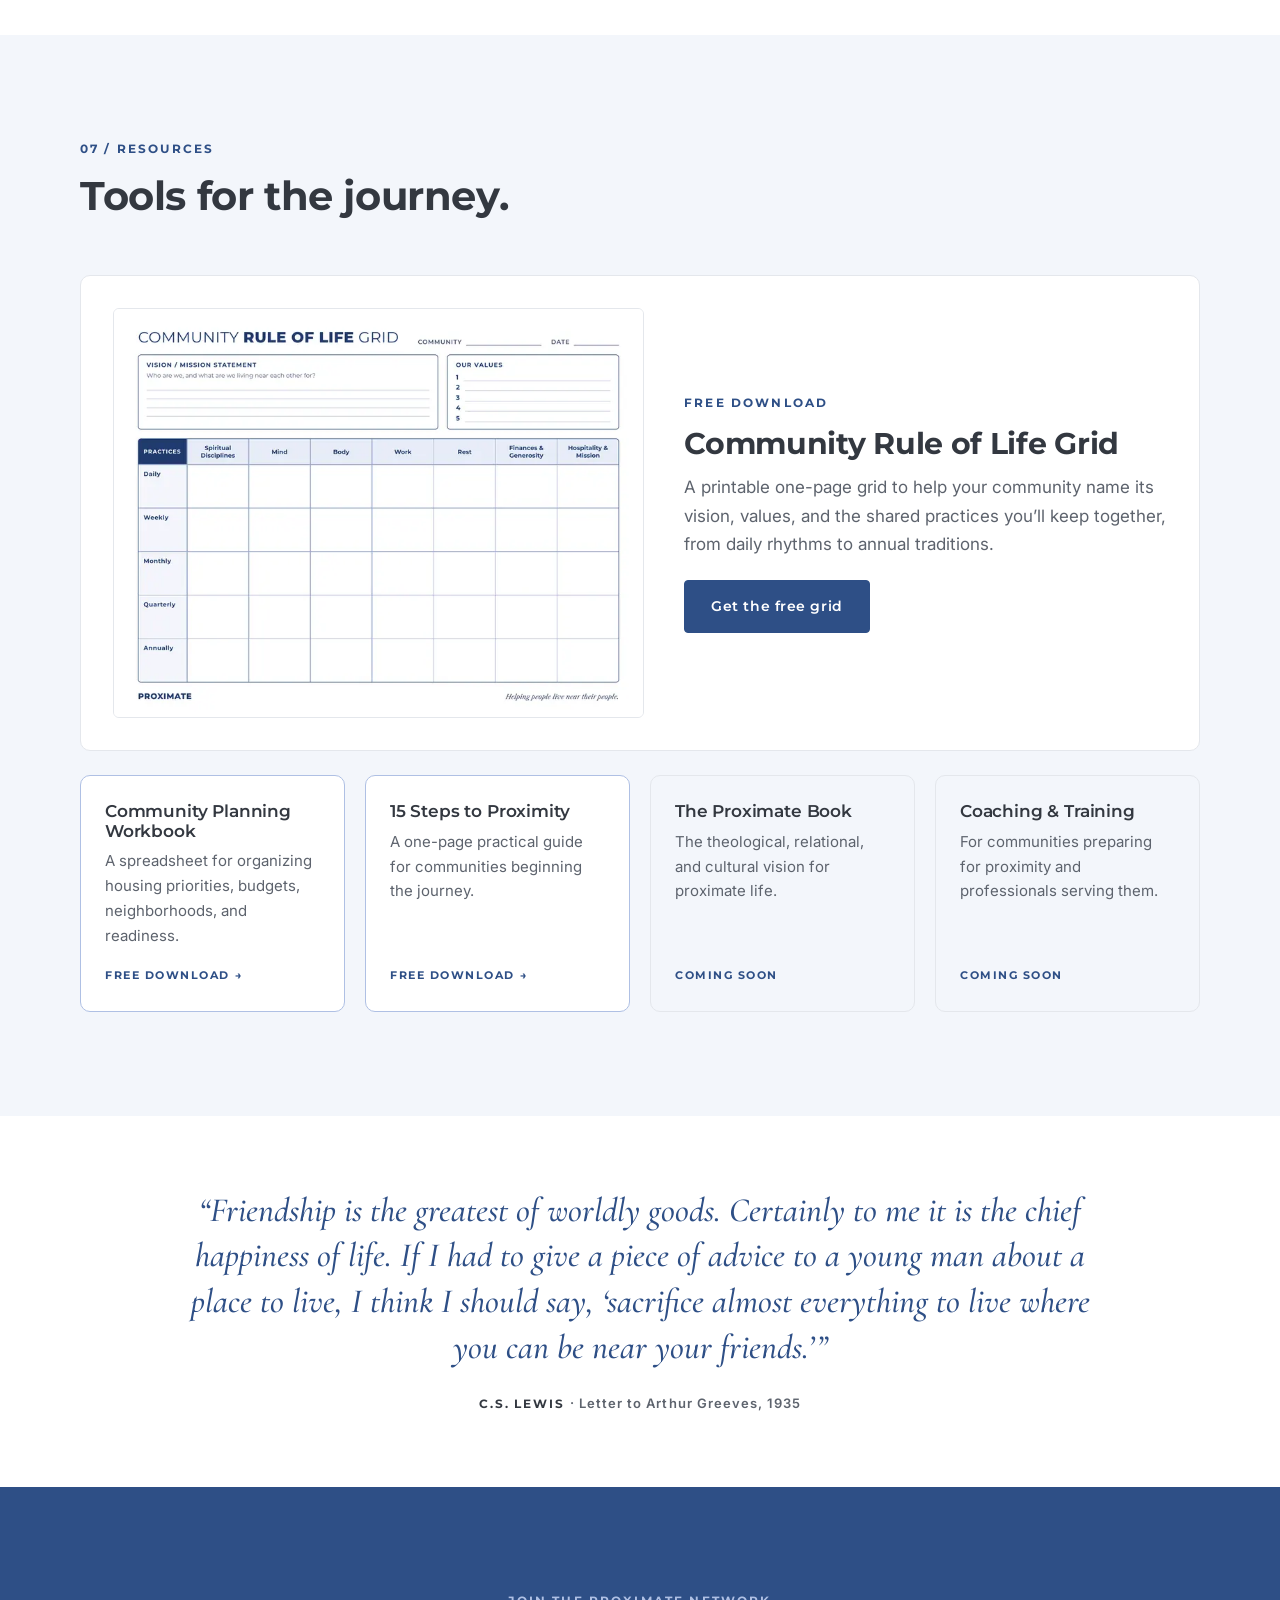
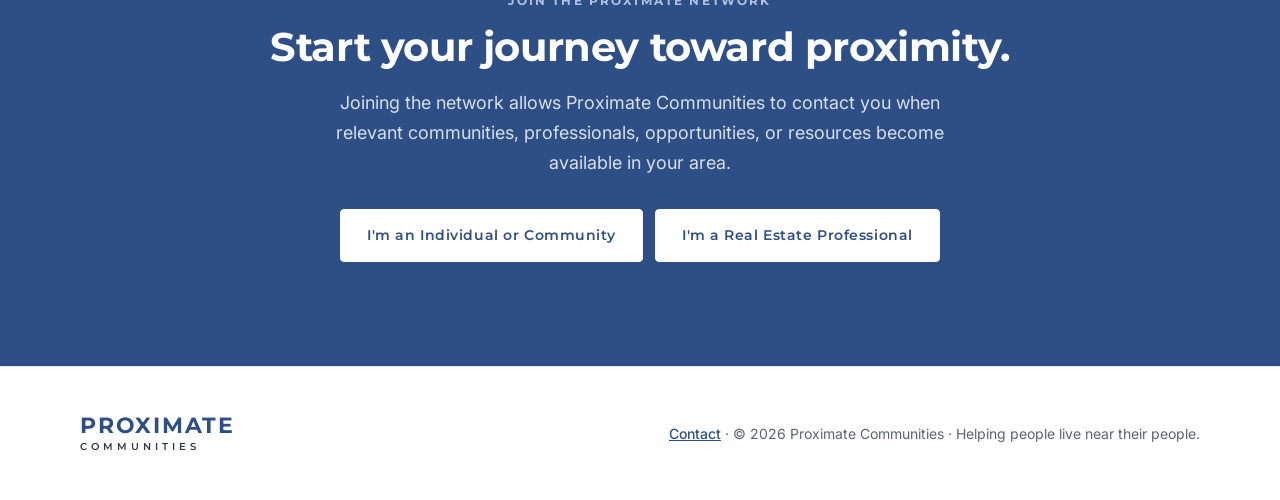
==== commit 4fd0ee89: "Add gated Community Planning Workbook resource Co-Authored-By: Claude Opus 5.5 <noreply@anthropic.co" ====
--- a/index.html
+++ b/index.html
@@ -350,7 +350,7 @@
           </div>
         </div>
         <div class="grid-4">
-          <div class="resource"><h3>Community Planning Dashboard</h3><p>A workbook for organizing housing priorities, budgets, neighborhoods, and readiness.</p><span class="soon">Coming soon</span></div>
+          <a class="resource resource-live" href="planning-workbook.html" data-gate="planning-workbook" data-gate-name="Community Planning Workbook"><h3>Community Planning Workbook</h3><p>A spreadsheet for organizing housing priorities, budgets, neighborhoods, and readiness.</p><span class="soon">Free download &rarr;</span></a>
           <a class="resource resource-live" href="15-steps.html" data-gate="15-steps" data-gate-name="15 Steps to Proximity"><h3>15 Steps to Proximity</h3><p>A one-page practical guide for communities beginning the journey.</p><span class="soon">Free download &rarr;</span></a>
           <div class="resource"><h3>The Proximate Book</h3><p>The theological, relational, and cultural vision for proximate life.</p><span class="soon">Coming soon</span></div>
           <div class="resource"><h3>Coaching &amp; Training</h3><p>For communities preparing for proximity and professionals serving them.</p><span class="soon">Coming soon</span></div>
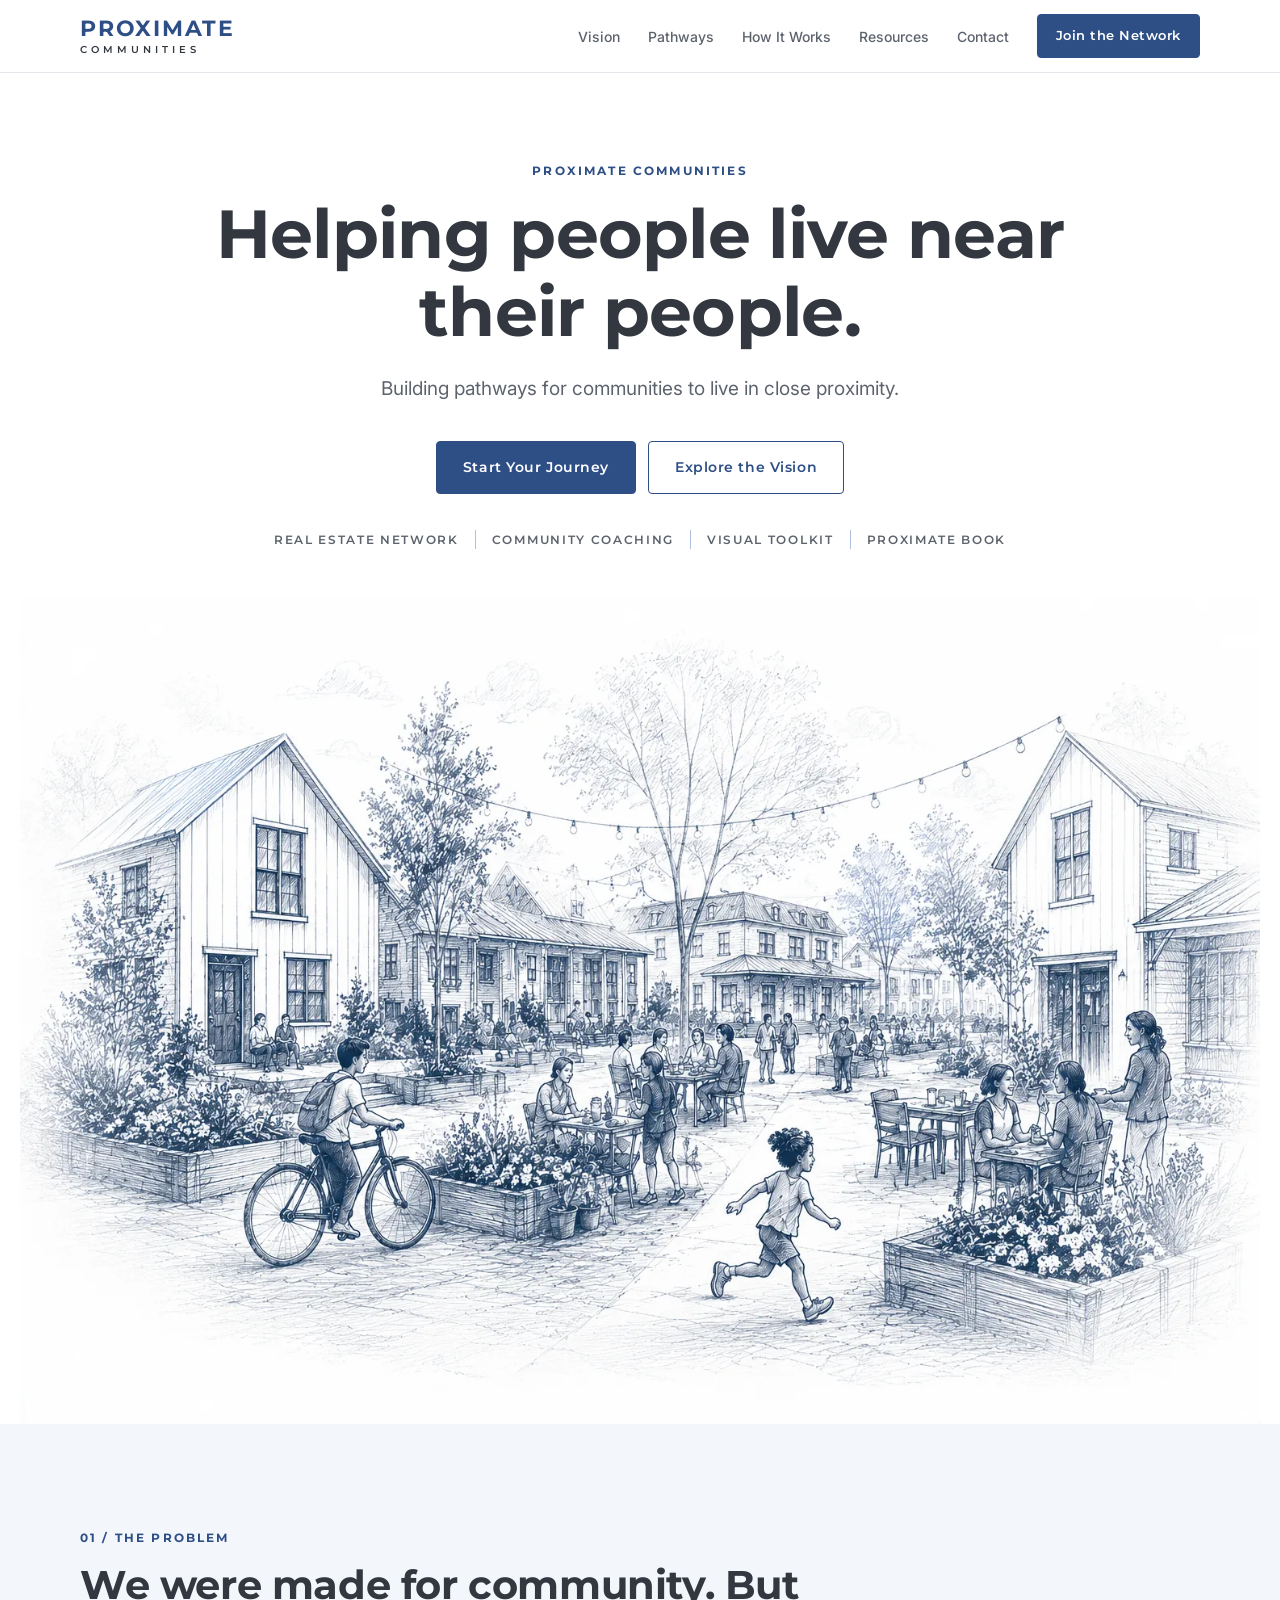
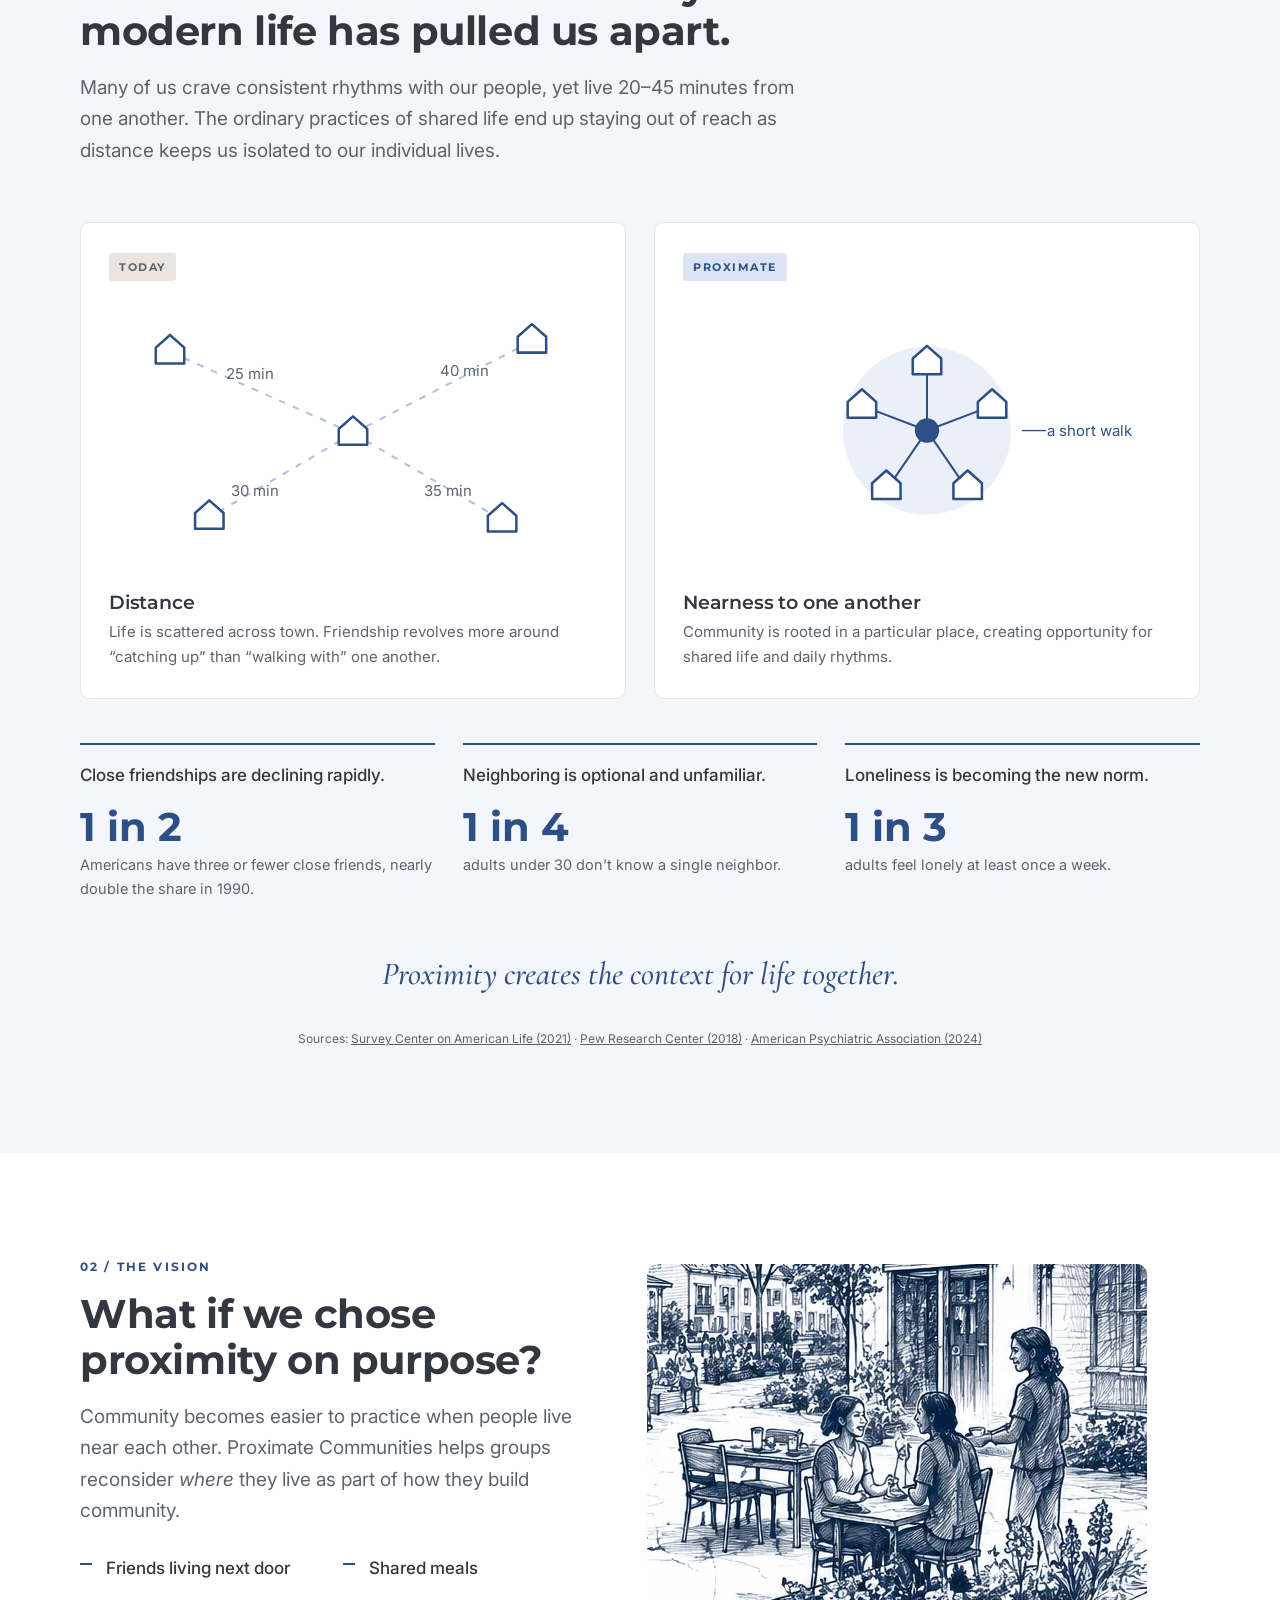
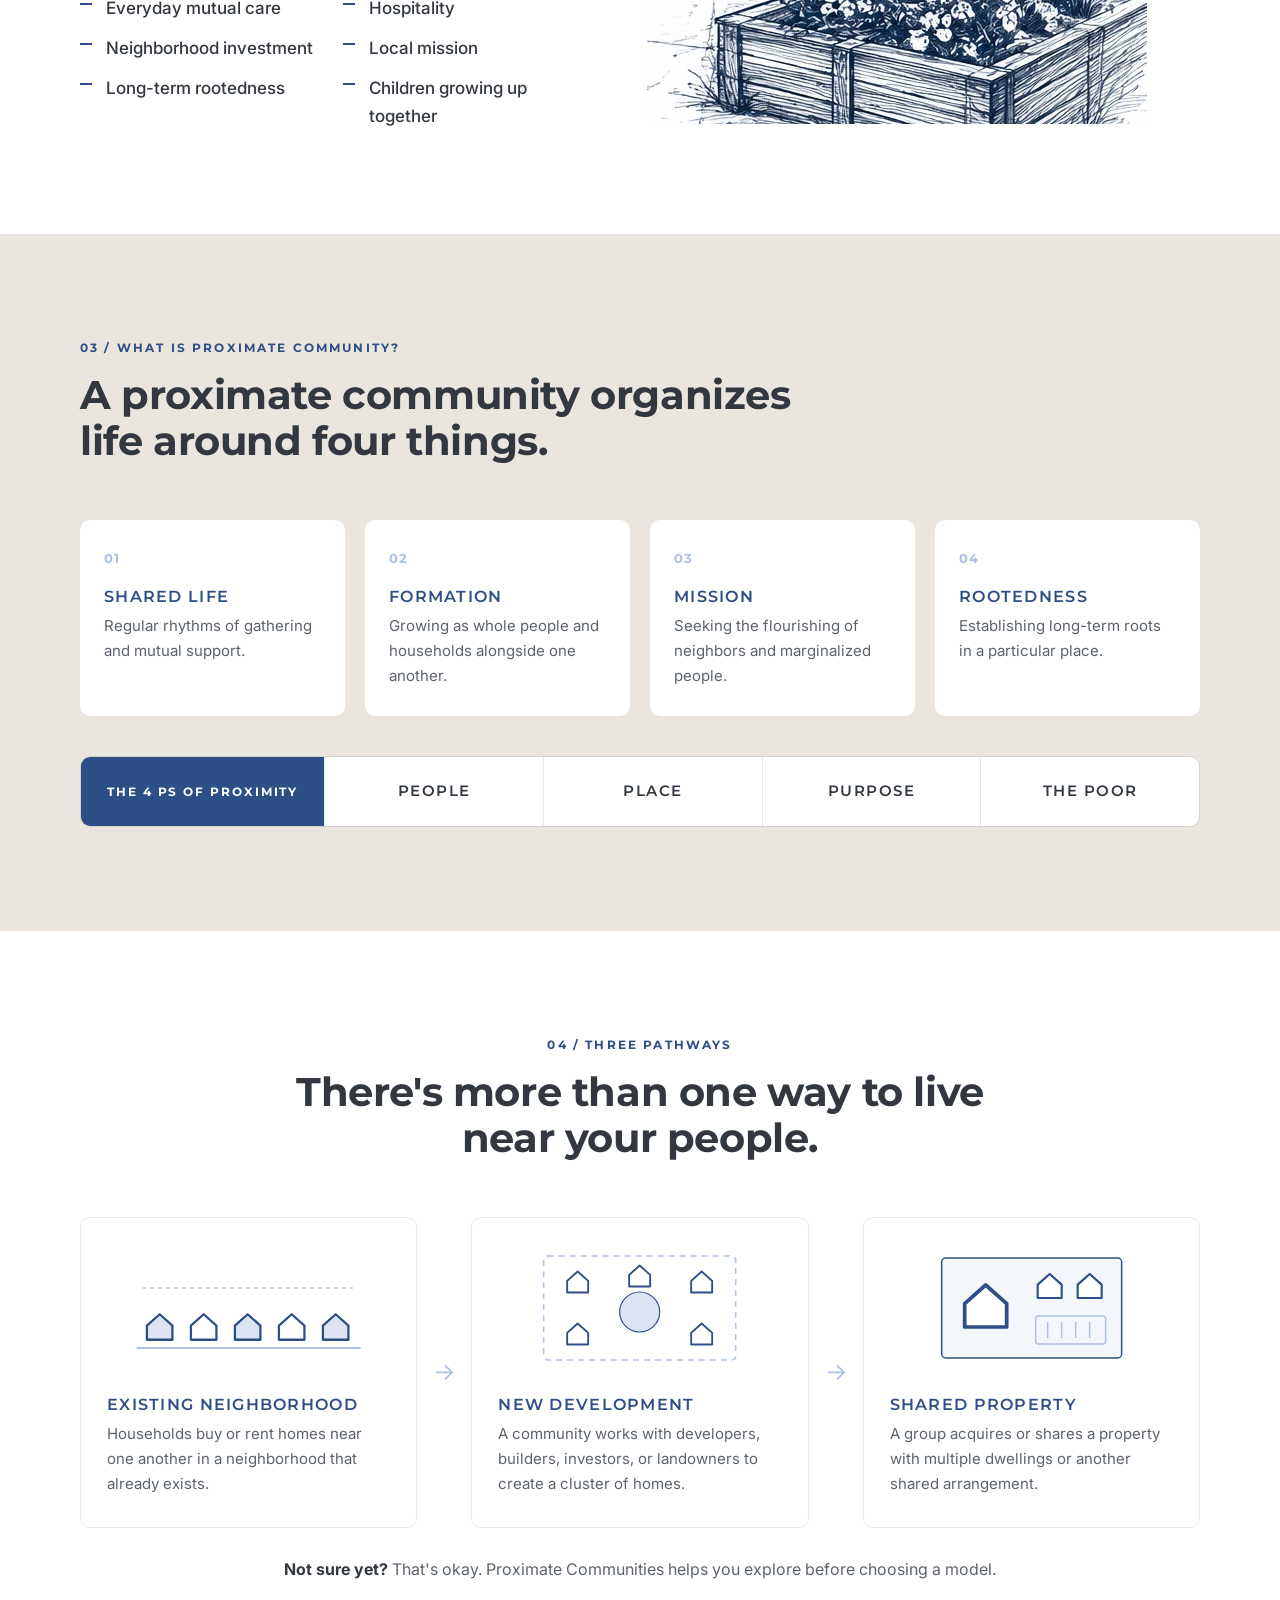
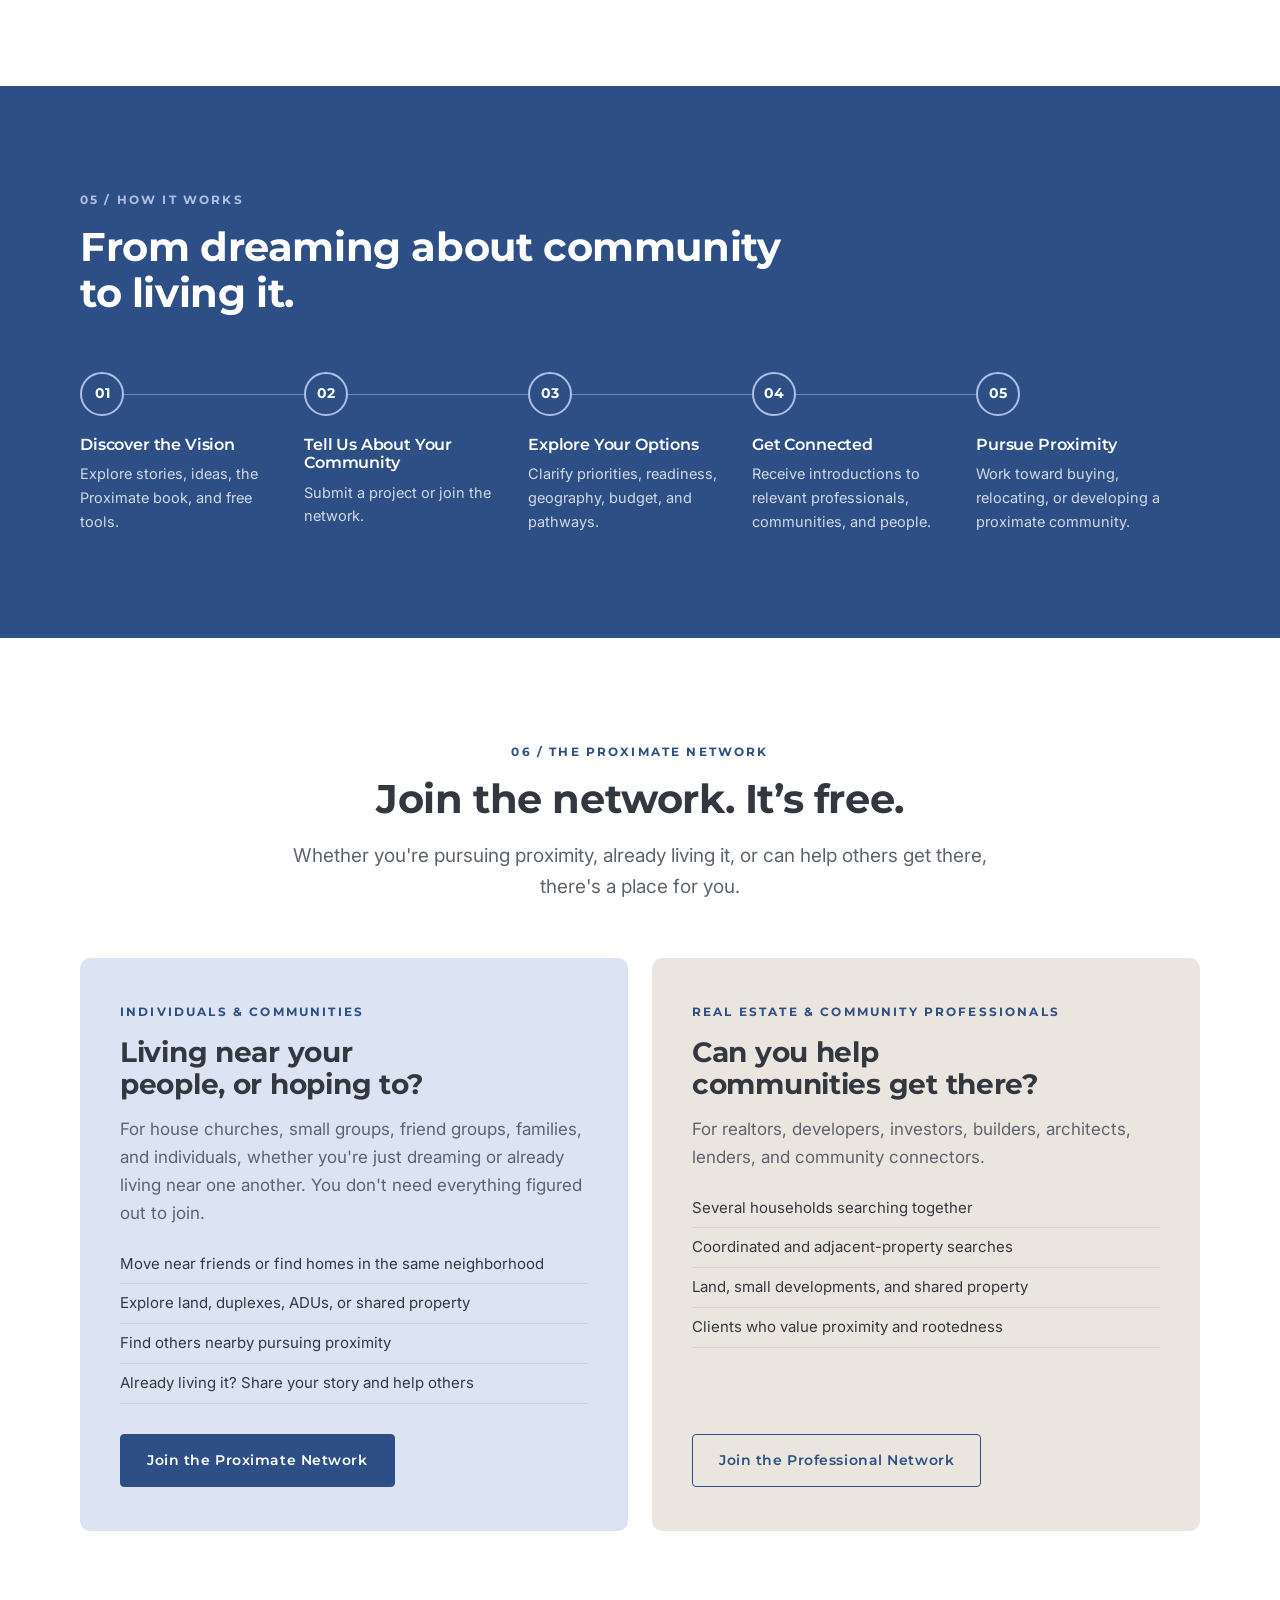
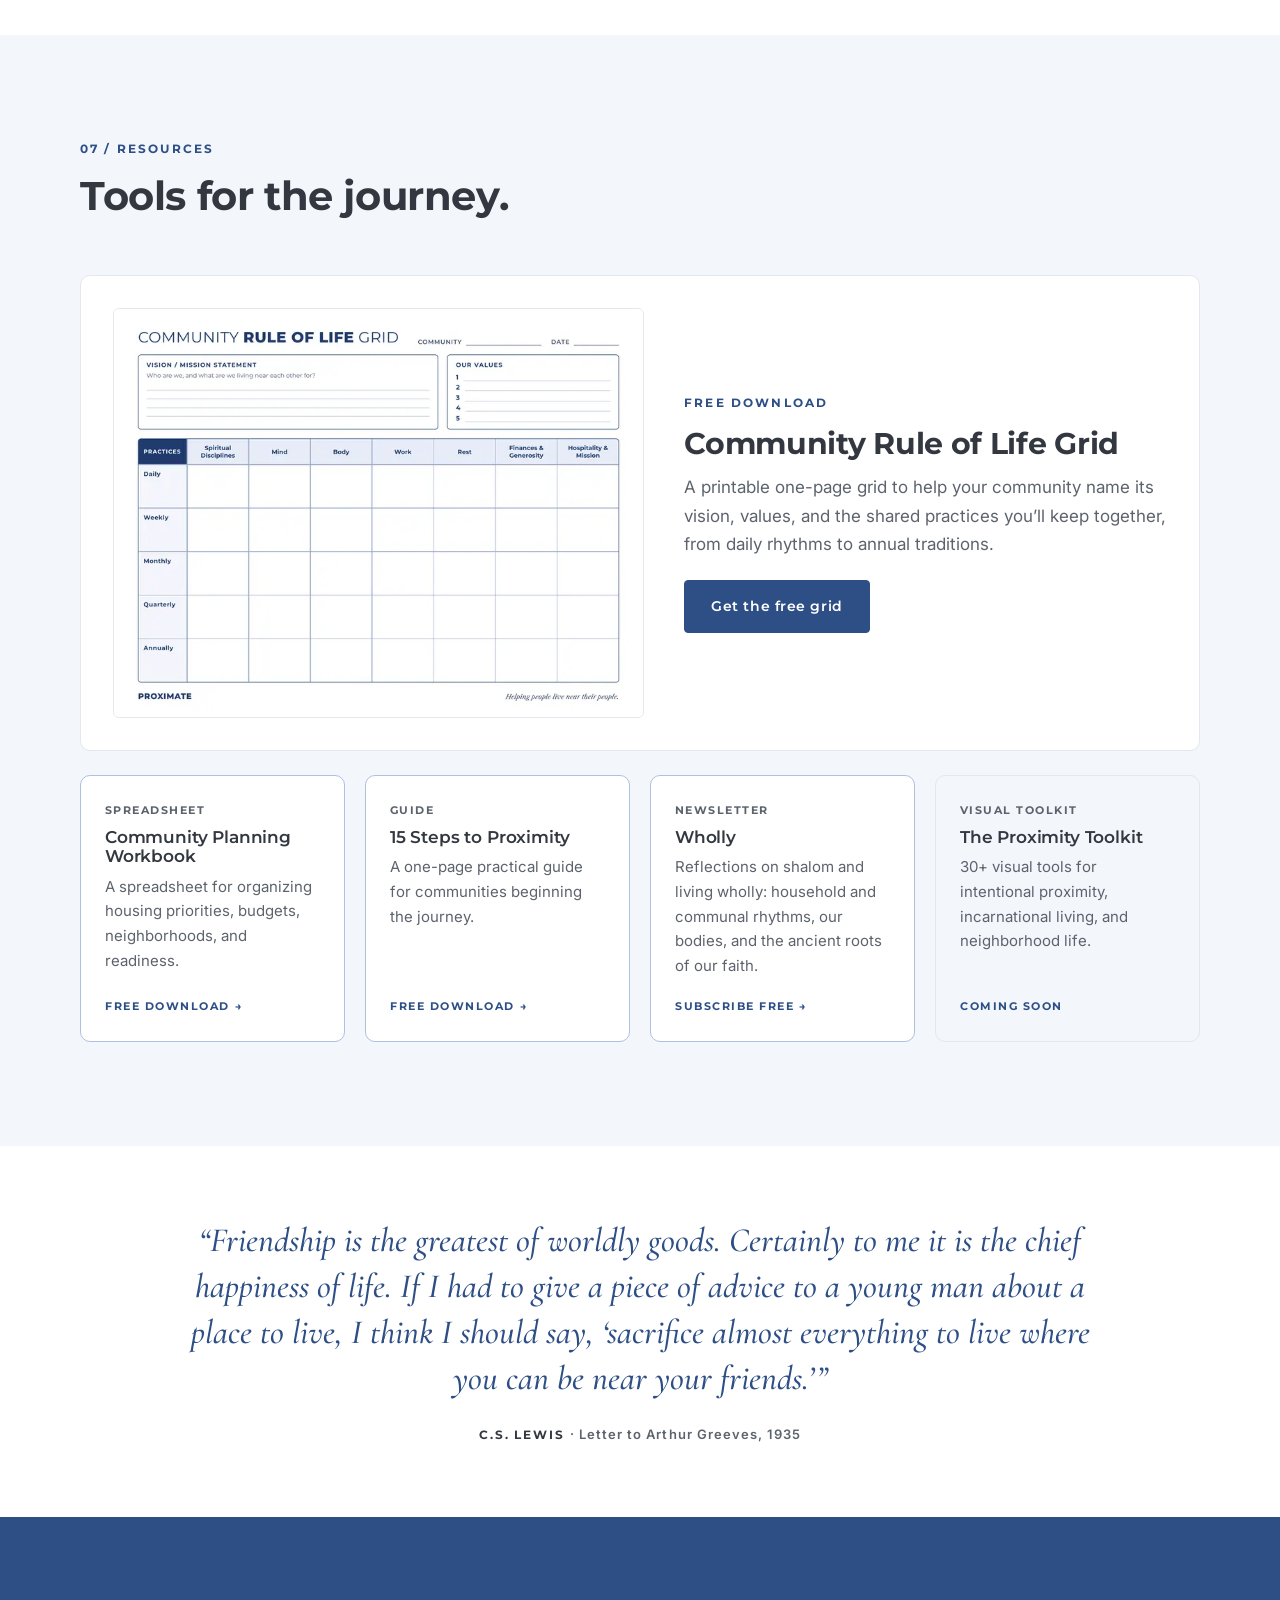
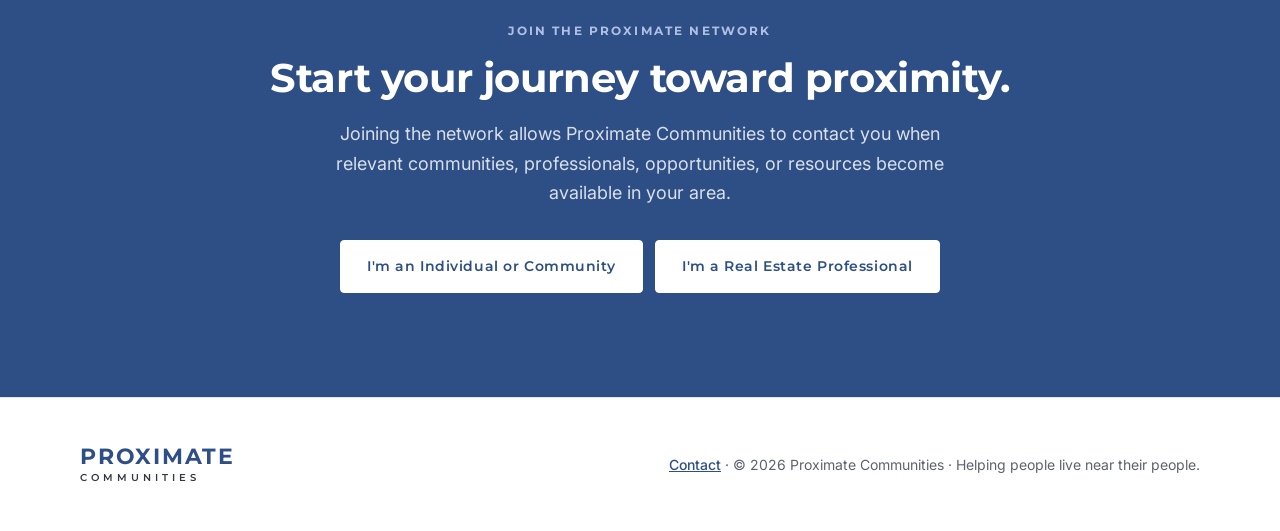
==== commit 55565ede: "Resources: add Wholly newsletter (Substack sign-up) and Proximity Toolkit placeholder Co-Authored-By" ====
--- a/index.html
+++ b/index.html
@@ -350,10 +350,10 @@
           </div>
         </div>
         <div class="grid-4">
-          <a class="resource resource-live" href="planning-workbook.html" data-gate="planning-workbook" data-gate-name="Community Planning Workbook"><h3>Community Planning Workbook</h3><p>A spreadsheet for organizing housing priorities, budgets, neighborhoods, and readiness.</p><span class="soon">Free download &rarr;</span></a>
-          <a class="resource resource-live" href="15-steps.html" data-gate="15-steps" data-gate-name="15 Steps to Proximity"><h3>15 Steps to Proximity</h3><p>A one-page practical guide for communities beginning the journey.</p><span class="soon">Free download &rarr;</span></a>
-          <div class="resource"><h3>The Proximate Book</h3><p>The theological, relational, and cultural vision for proximate life.</p><span class="soon">Coming soon</span></div>
-          <div class="resource"><h3>Coaching &amp; Training</h3><p>For communities preparing for proximity and professionals serving them.</p><span class="soon">Coming soon</span></div>
+          <a class="resource resource-live" href="planning-workbook.html" data-gate="planning-workbook" data-gate-name="Community Planning Workbook"><span class="res-kicker">Spreadsheet</span><h3>Community Planning Workbook</h3><p>A spreadsheet for organizing housing priorities, budgets, neighborhoods, and readiness.</p><span class="soon">Free download &rarr;</span></a>
+          <a class="resource resource-live" href="15-steps.html" data-gate="15-steps" data-gate-name="15 Steps to Proximity"><span class="res-kicker">Guide</span><h3>15 Steps to Proximity</h3><p>A one-page practical guide for communities beginning the journey.</p><span class="soon">Free download &rarr;</span></a>
+          <a class="resource resource-live" href="https://livingwholly.substack.com/" target="_blank" rel="noopener" data-substack><span class="res-kicker">Newsletter</span><h3>Wholly</h3><p>Reflections on shalom and living wholly: household and communal rhythms, our bodies, and the ancient roots of our faith.</p><span class="soon">Subscribe free &rarr;</span></a>
+          <div class="resource"><span class="res-kicker">Visual toolkit</span><h3>The Proximity Toolkit</h3><p>30+ visual tools for intentional proximity, incarnational living, and neighborhood life.</p><span class="soon">Coming soon</span></div>
         </div>
       </div>
     </section>
@@ -415,6 +415,20 @@
     </div>
   </div>
 
+  <!-- ================= WHOLLY NEWSLETTER POP-UP (Substack's official sign-up form) ================= -->
+  <div class="modal" id="substackModal" hidden>
+    <div class="modal-box" role="dialog" aria-modal="true" aria-labelledby="whollyTitle">
+      <button class="modal-close" type="button" data-substack-close aria-label="Close">&times;</button>
+      <span class="label">Newsletter</span>
+      <h2 id="whollyTitle">Subscribe to Wholly</h2>
+      <p class="lm-card-sub">Reflections on shalom and what it means to live completely, fully, wholly. Enter your email below to subscribe for free on Substack.</p>
+      <div class="substack-frame">
+        <iframe data-src="https://livingwholly.substack.com/embed" title="Subscribe to Wholly on Substack" width="100%" height="150" frameborder="0" scrolling="no"></iframe>
+      </div>
+      <p class="lm-fine"><a href="https://livingwholly.substack.com/" target="_blank" rel="noopener">Read Wholly on Substack &rarr;</a></p>
+    </div>
+  </div>
+
   <!-- ================= FOOTER ================= -->
   <footer class="site-footer">
     <div class="wrap">
--- a/styles.css
+++ b/styles.css
@@ -498,3 +498,9 @@
 .modal-close { position: absolute; top: 12px; right: 12px; border: 0; background: none; cursor: pointer; color: var(--muted); font-size: 24px; line-height: 1; padding: 4px 8px; border-radius: 4px; }
 .modal-close:hover { background: #F3F6FB; color: var(--charcoal); }
 @media (max-width: 620px) { .modal-box .field-row { flex-direction: column; gap: 0; } }
+
+/* Resource card kicker + Substack embed */
+.res-kicker { display: block; font-family: var(--font-head); font-size: 10.5px; font-weight: 700; letter-spacing: 0.14em; text-transform: uppercase; color: var(--muted); margin-bottom: 8px; }
+.substack-frame { border: 1px solid var(--line); border-radius: 8px; overflow: hidden; background: var(--white); margin: 8px 0 4px; }
+.substack-frame iframe { display: block; width: 100%; border: 0; background: var(--white); }
+.lm-fine a { color: var(--navy); font-weight: 600; }
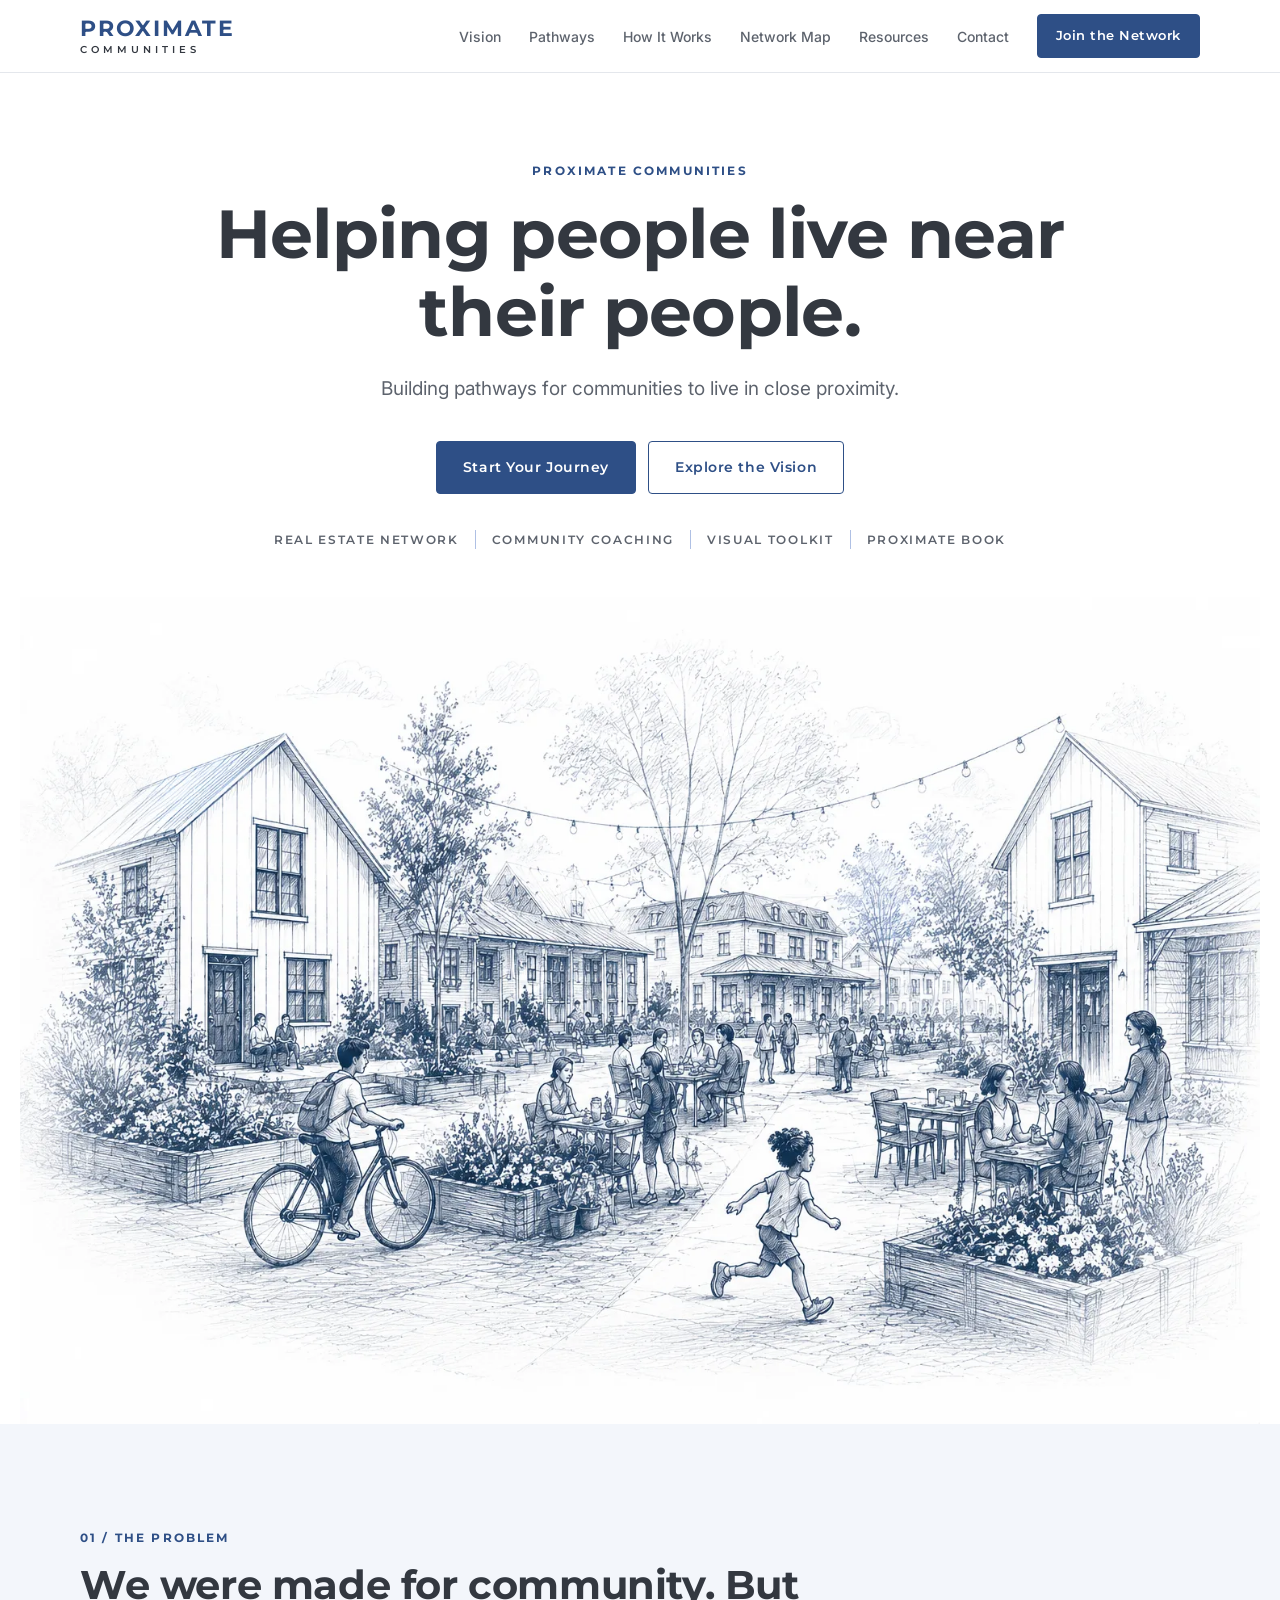
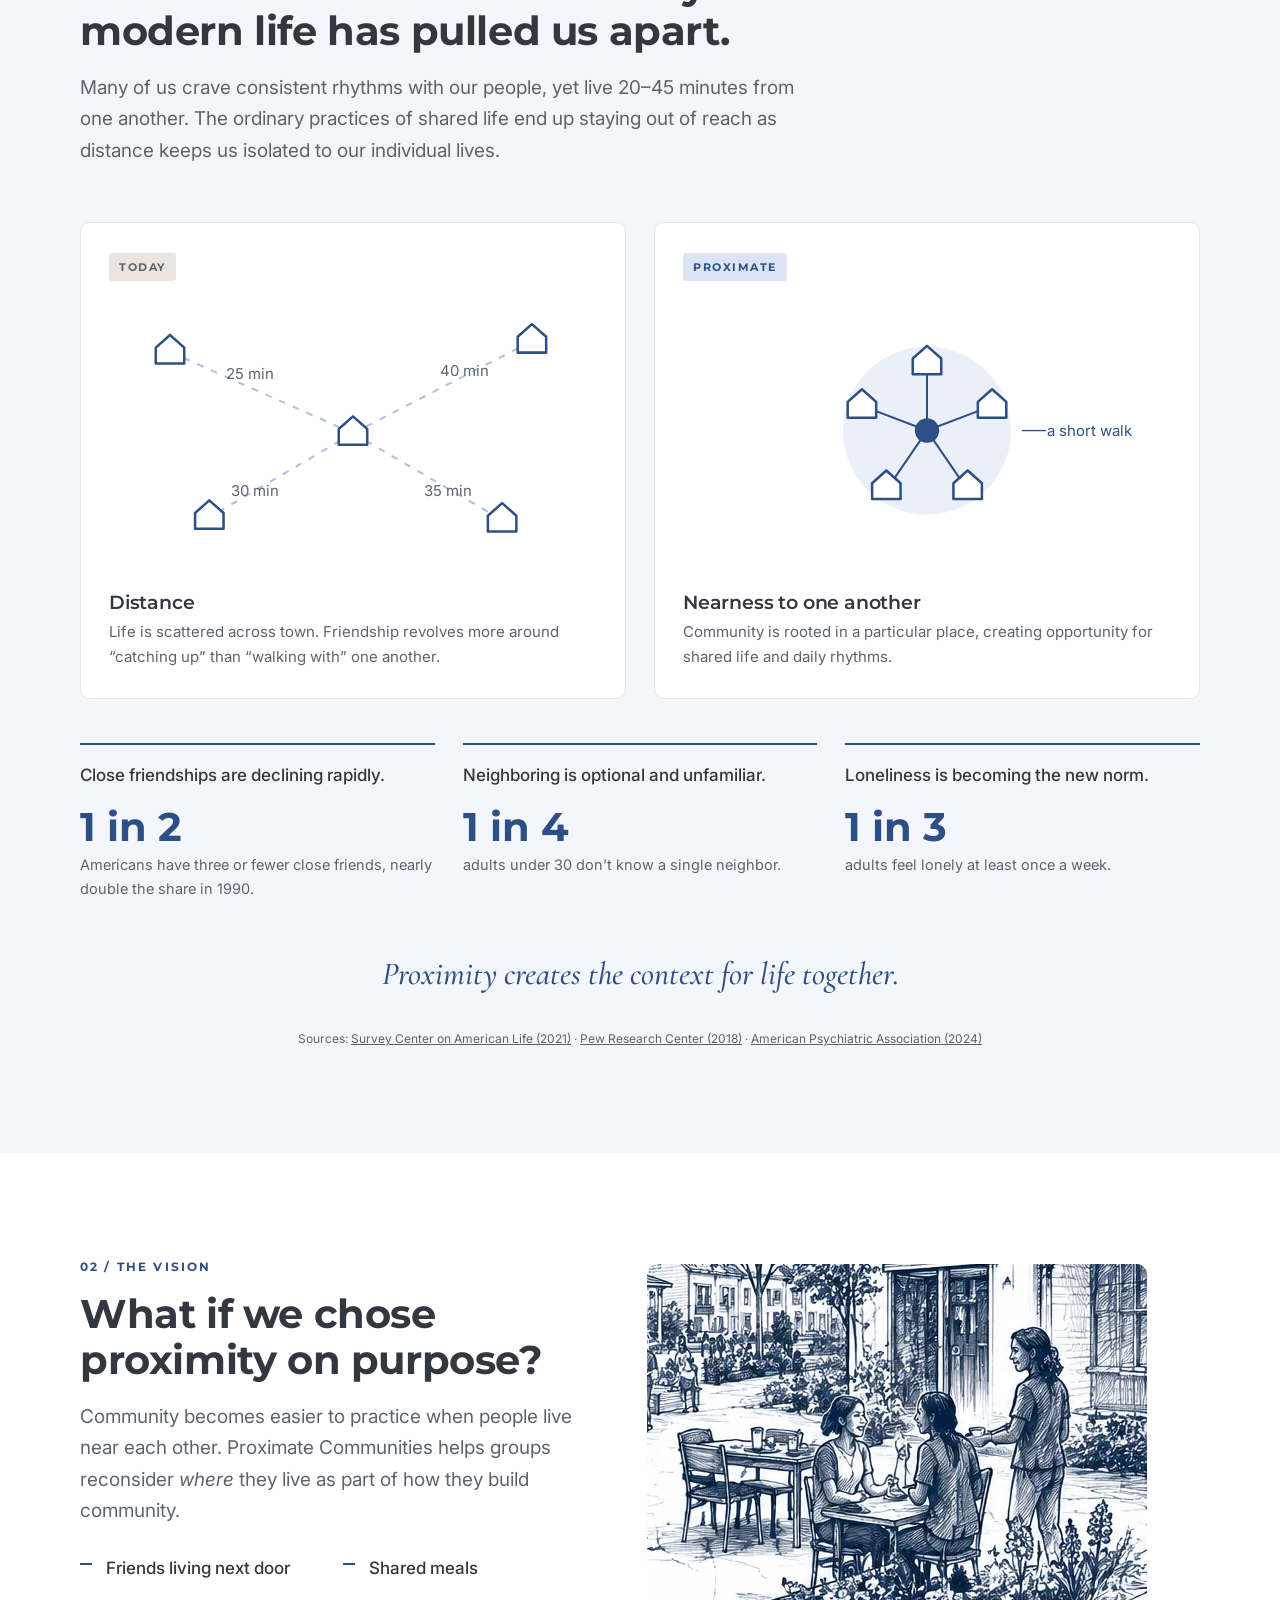
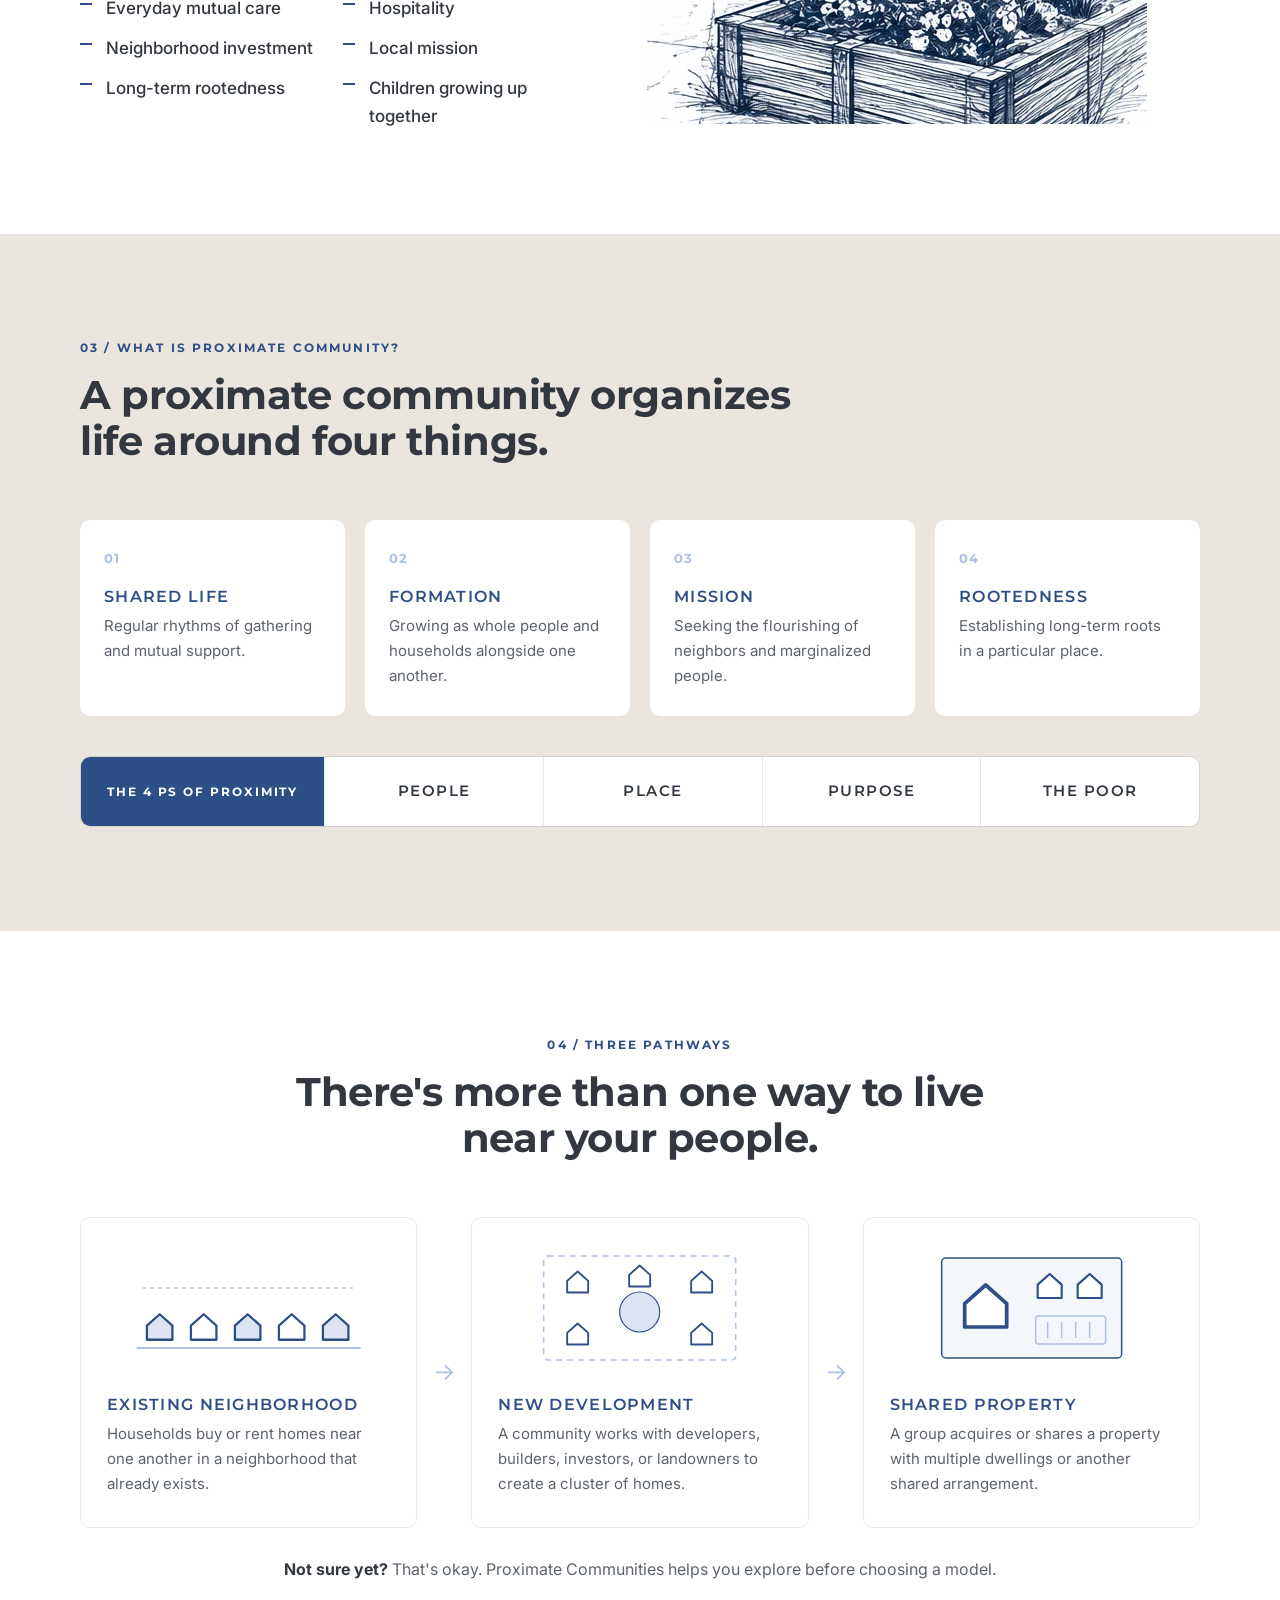
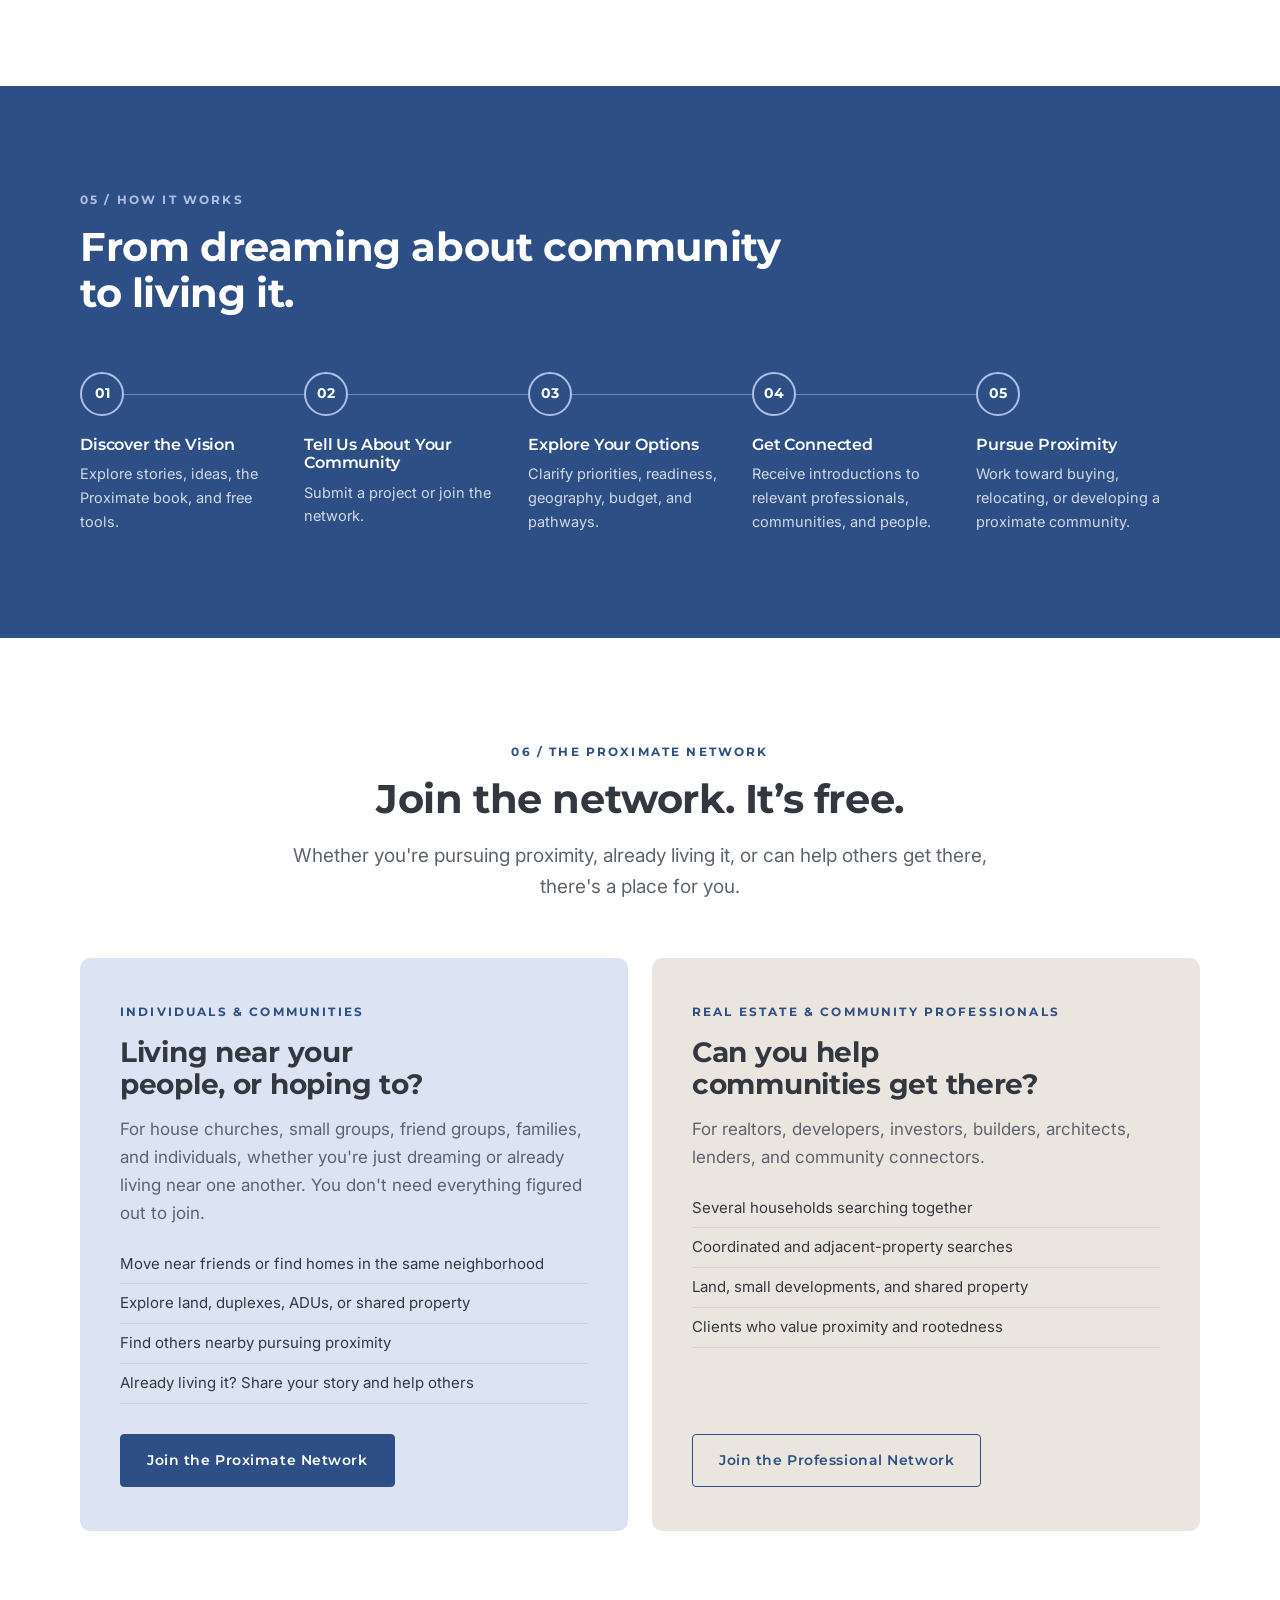
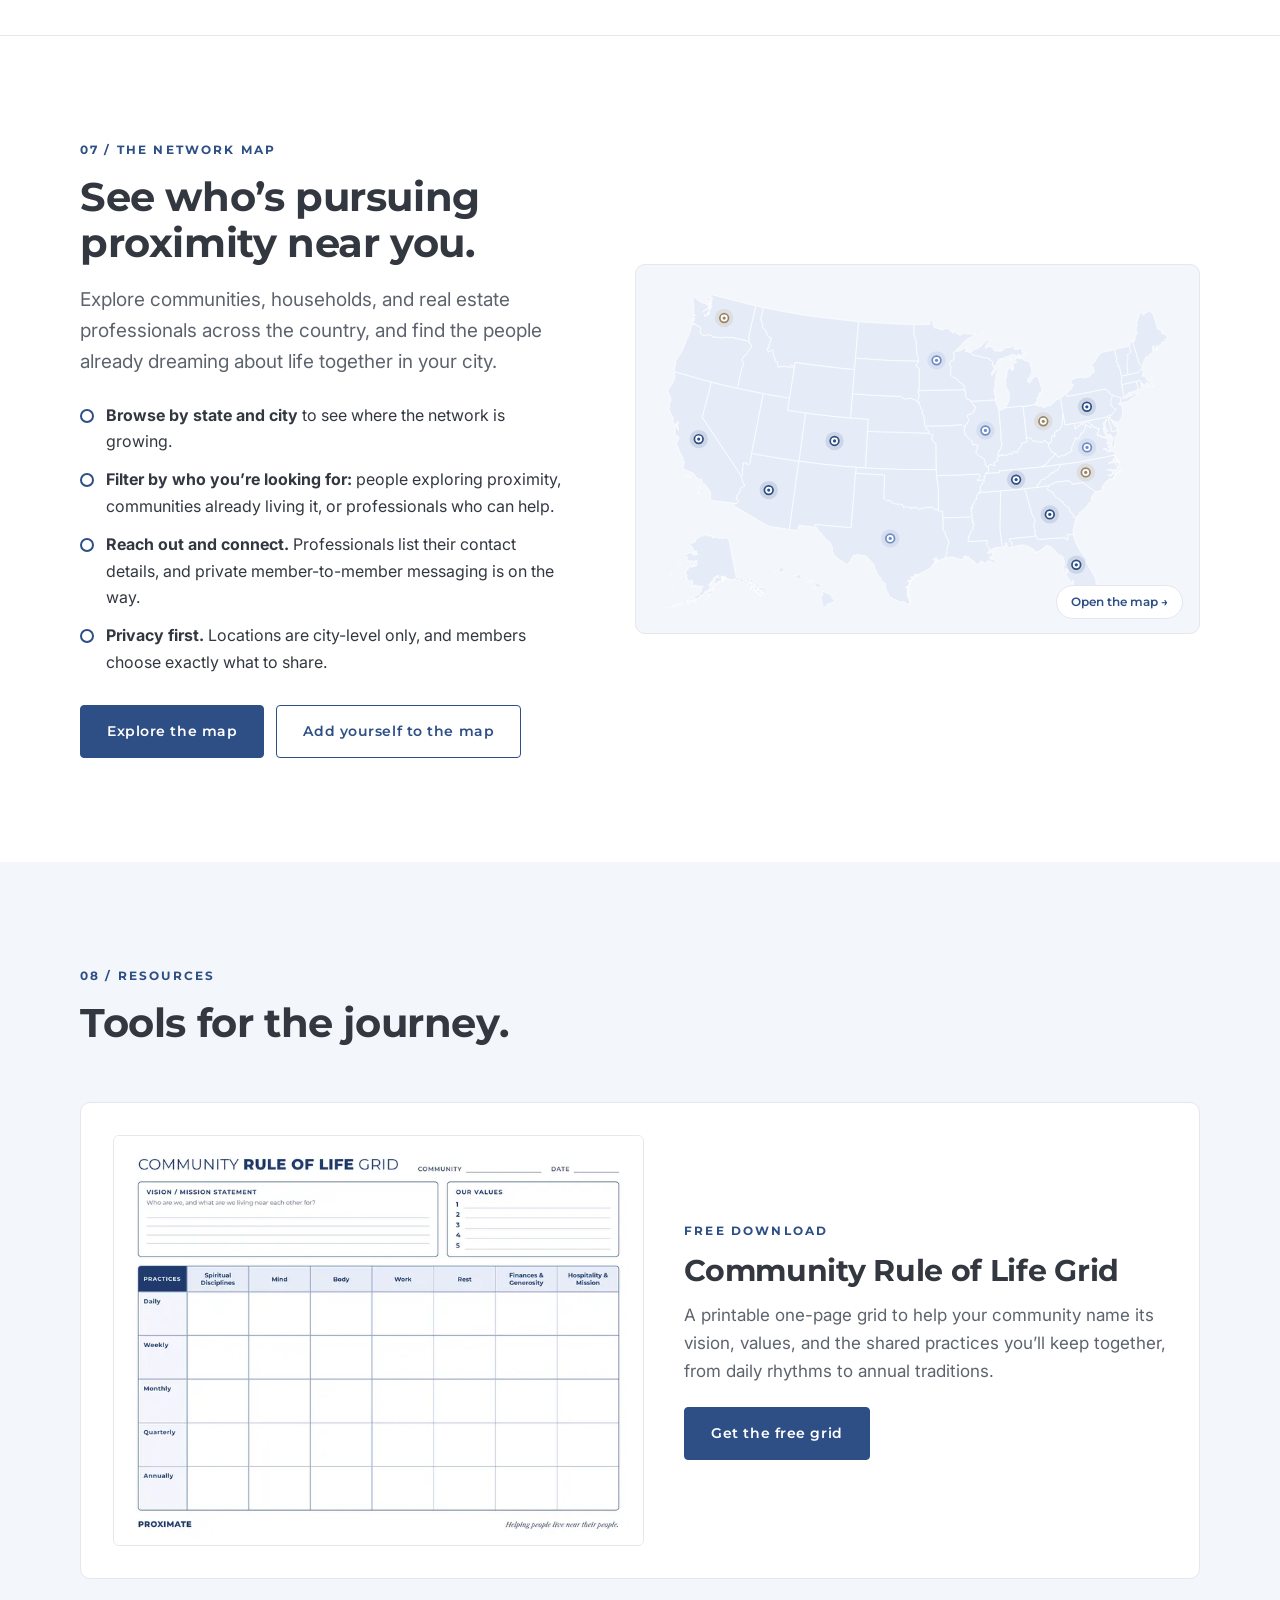
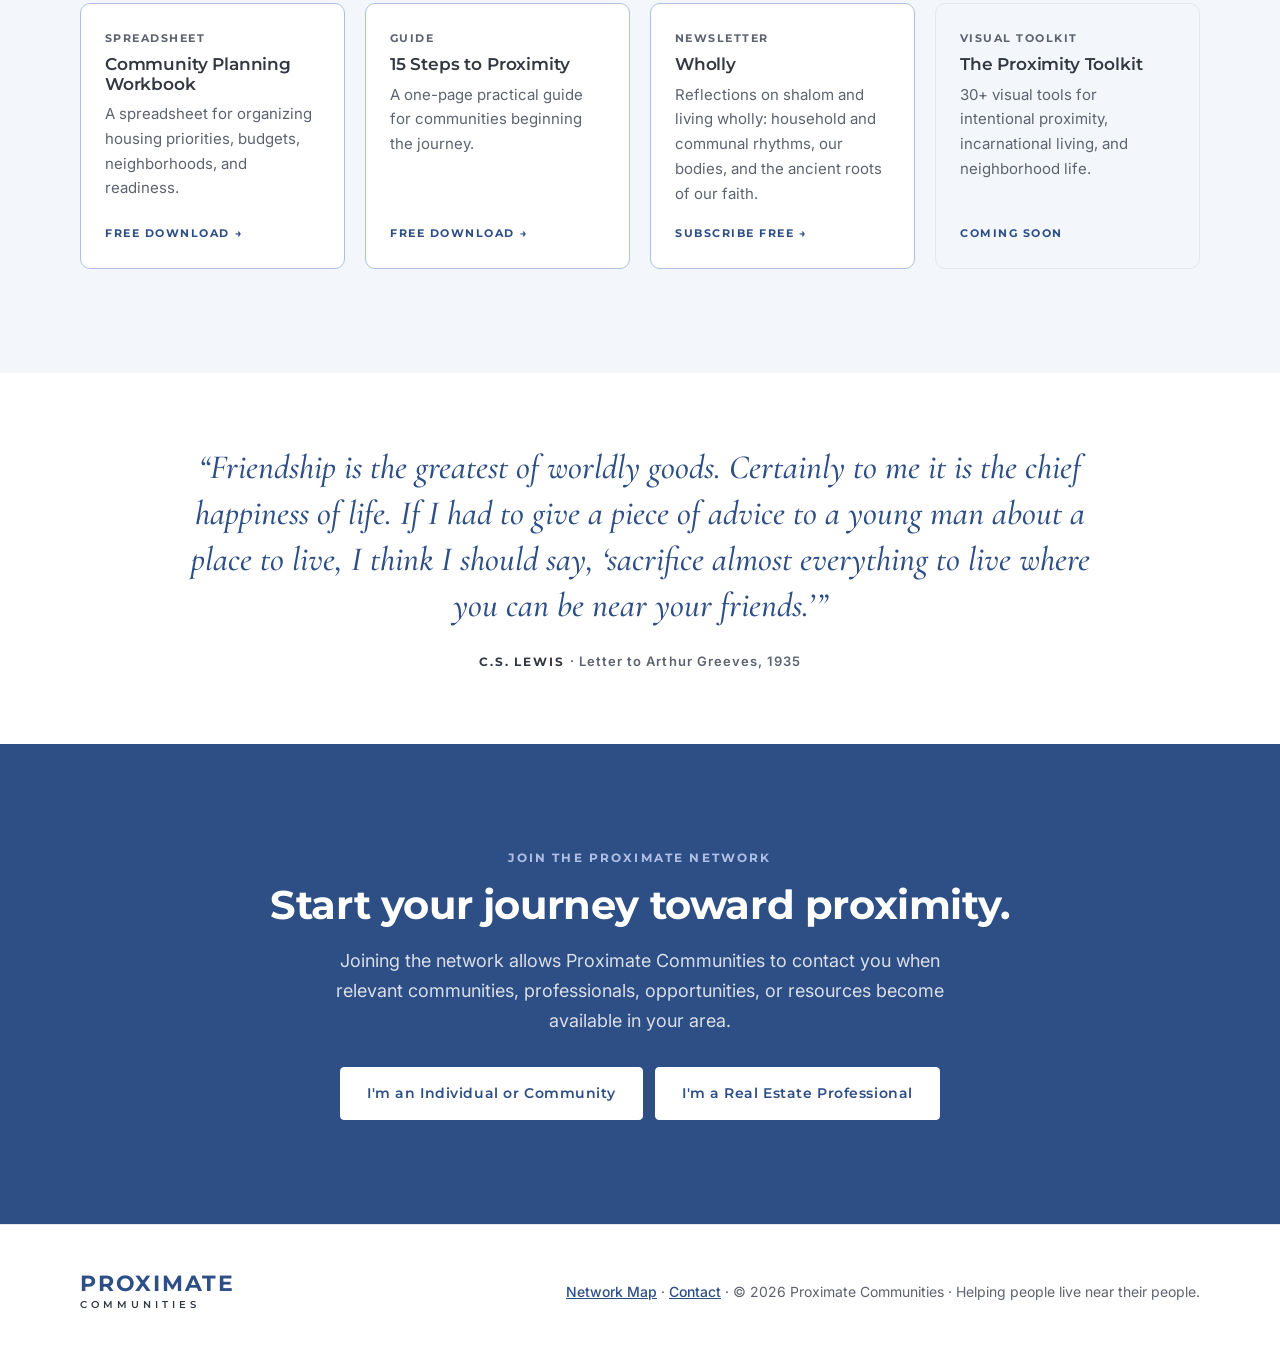
==== commit d7760377: "Make Network Map public: menu link, footer links, and home page promo section Co-Authored-By: Claude" ====
--- a/index.html
+++ b/index.html
@@ -35,6 +35,7 @@
         <li class="hide-md"><a href="#vision">Vision</a></li>
         <li class="hide-md"><a href="#pathways">Pathways</a></li>
         <li class="hide-md"><a href="#how">How It Works</a></li>
+        <li class="hide-md"><a href="map.html">Network Map</a></li>
         <li class="hide-md"><a href="#resources">Resources</a></li>
         <li class="hide-md"><a href="contact.html">Contact</a></li>
         <li><a href="join.html" class="btn btn-primary">Join the Network</a></li>
@@ -330,15 +331,40 @@
       </div>
     </section>
 
+    <!-- ================= NETWORK MAP (promo) ================= -->
+    <section class="section map-promo" id="map">
+      <div class="wrap split map-split">
+        <div>
+          <span class="label">07 / The Network Map</span>
+          <h2>See who&rsquo;s pursuing proximity near you.</h2>
+          <p class="lead" style="margin-top:18px">Explore communities, households, and real estate professionals across the country, and find the people already dreaming about life together in your city.</p>
+          <ul class="map-features">
+            <li><strong>Browse by state and city</strong> to see where the network is growing.</li>
+            <li><strong>Filter by who you&rsquo;re looking for:</strong> people exploring proximity, communities already living it, or professionals who can help.</li>
+            <li><strong>Reach out and connect.</strong> Professionals list their contact details, and private member-to-member messaging is on the way.</li>
+            <li><strong>Privacy first.</strong> Locations are city-level only, and members choose exactly what to share.</li>
+          </ul>
+          <div class="actions map-actions">
+            <a href="map.html" class="btn btn-primary">Explore the map</a>
+            <a href="join.html" class="btn btn-outline">Add yourself to the map</a>
+          </div>
+        </div>
+        <a href="map.html" class="map-illustration" aria-label="Open the Network Map">
+          <img src="images/network-map-illustration.svg" width="960" height="600" loading="lazy" alt="Illustrated map of the United States with network pins">
+          <span class="map-chip">Open the map &rarr;</span>
+        </a>
+      </div>
+    </section>
+
     <!-- ================= RESOURCES ================= -->
     <section class="section bg-pale" id="resources">
       <div class="wrap">
         <div class="section-head">
-          <span class="label">07 / Resources</span>
+          <span class="label">08 / Resources</span>
           <h2>Tools for the journey.</h2>
         </div>
         <div class="feature-resource">
-          <a href="rule-of-life.html" aria-label="Community Rule of Life Grid">
+          <a href="rule-of-life.html" aria-label="Get the Community Rule of Life Grid" data-gate="rule-of-life-grid" data-gate-name="Community Rule of Life Grid">
             <img src="images/rule-of-life-preview.webp" width="760" height="587" loading="lazy"
                  alt="Preview of the Community Rule of Life Grid">
           </a>
@@ -436,7 +462,7 @@
         <span class="main">PROXIMATE</span>
         <span class="sub">COMMUNITIES</span>
       </a>
-      <span><a href="contact.html" class="footer-link">Contact</a> · © 2026 Proximate Communities · Helping people live near their people.</span>
+      <span><a href="map.html" class="footer-link">Network Map</a> · <a href="contact.html" class="footer-link">Contact</a> · © 2026 Proximate Communities · Helping people live near their people.</span>
     </div>
   </footer>
 
--- a/styles.css
+++ b/styles.css
@@ -504,3 +504,16 @@
 .substack-frame { border: 1px solid var(--line); border-radius: 8px; overflow: hidden; background: var(--white); margin: 8px 0 4px; }
 .substack-frame iframe { display: block; width: 100%; border: 0; background: var(--white); }
 .lm-fine a { color: var(--navy); font-weight: 600; }
+
+/* Network map promo (home page) */
+.map-promo { background: var(--white); border-top: 1px solid var(--line); }
+.map-split { grid-template-columns: 1fr 1.15fr; }
+.map-features { list-style: none; margin: 24px 0 30px; display: grid; gap: 12px; }
+.map-features li { padding-left: 26px; position: relative; font-size: 16px; }
+.map-features li::before { content: ""; position: absolute; left: 0; top: 7px; width: 10px; height: 10px; border-radius: 50%; border: 2.5px solid var(--navy); background: var(--white); }
+.map-actions { display: flex; gap: 12px; flex-wrap: wrap; }
+.map-illustration { position: relative; display: block; background: #F3F6FB; border: 1px solid var(--line); border-radius: var(--radius); padding: 22px; text-decoration: none; transition: box-shadow 0.2s, border-color 0.2s; }
+.map-illustration:hover { border-color: var(--light-blue); box-shadow: 0 8px 28px rgba(46, 79, 134, 0.10); }
+.map-illustration img { width: 100%; height: auto; }
+.map-chip { position: absolute; right: 16px; bottom: 14px; background: var(--white); border: 1px solid var(--line); border-radius: 999px; padding: 6px 14px; font-family: var(--font-head); font-size: 12px; font-weight: 600; color: var(--navy); }
+@media (max-width: 980px) { .map-split { grid-template-columns: 1fr; } }
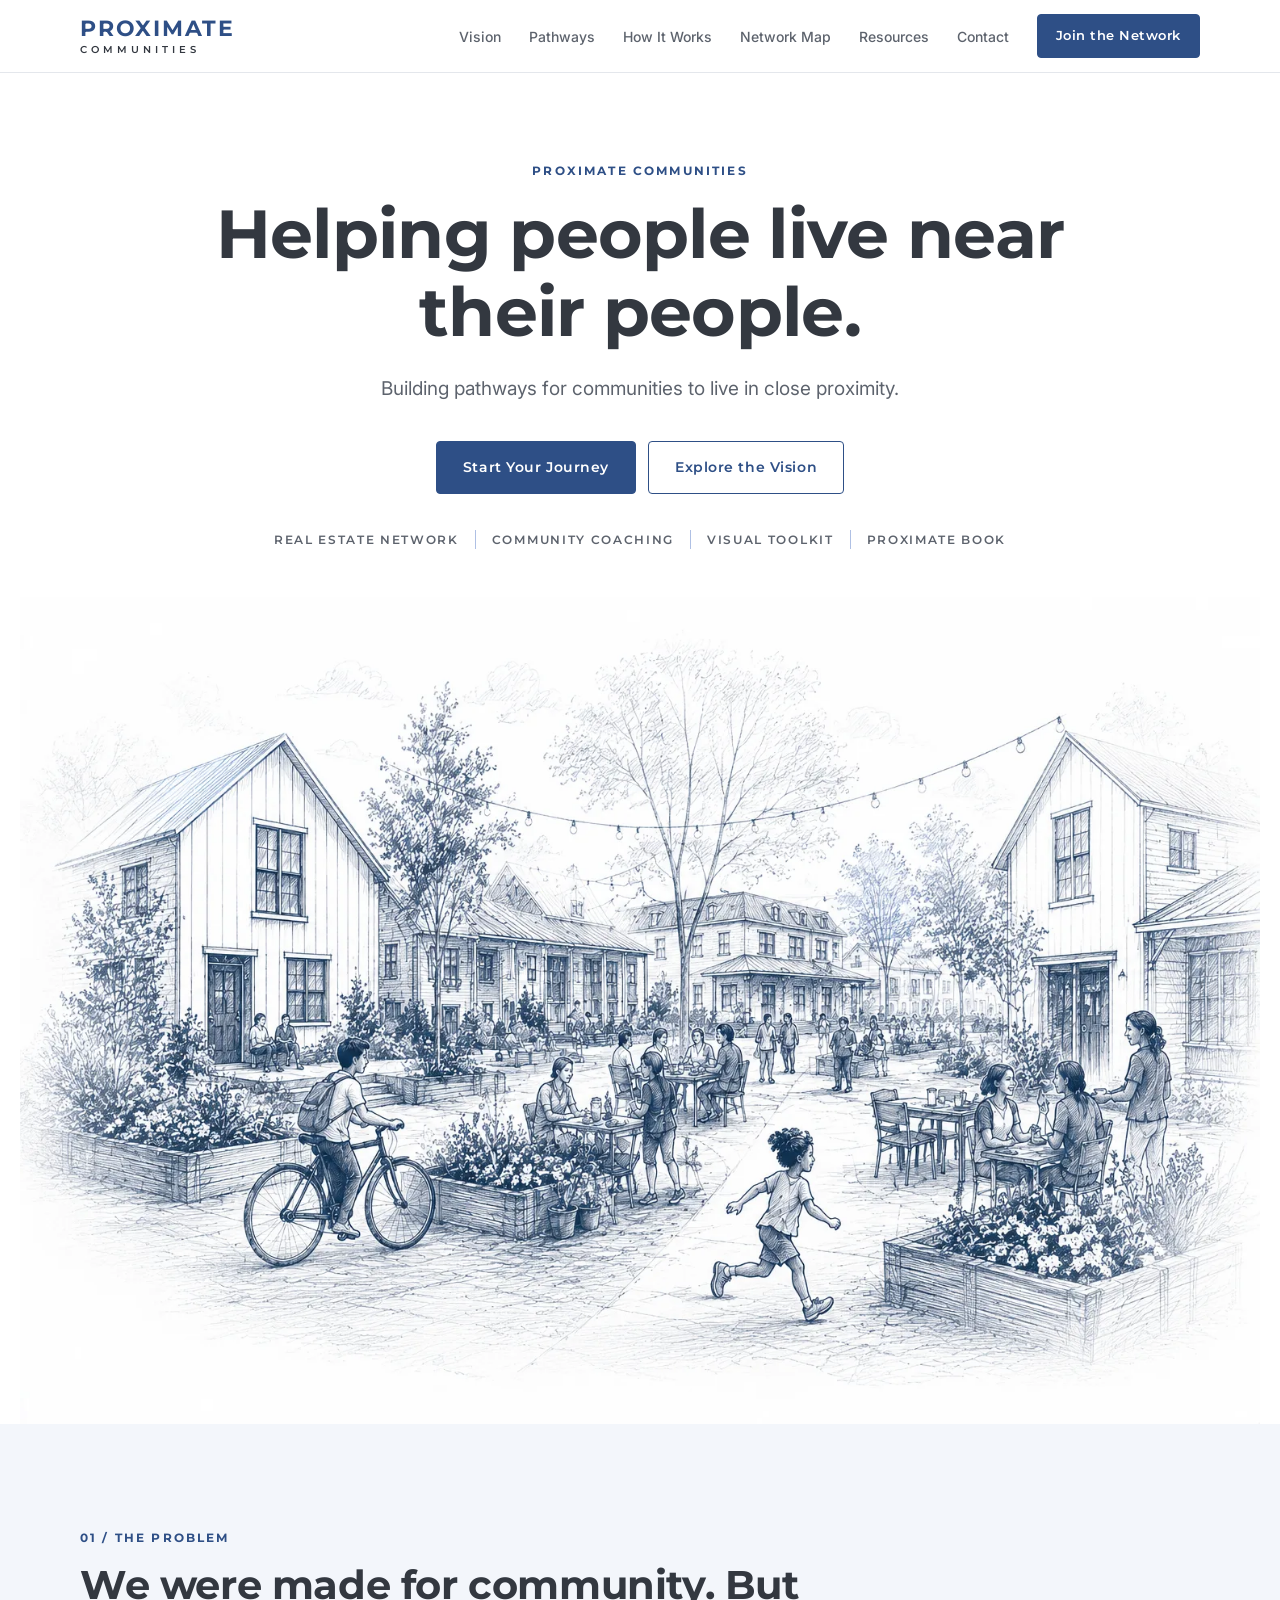
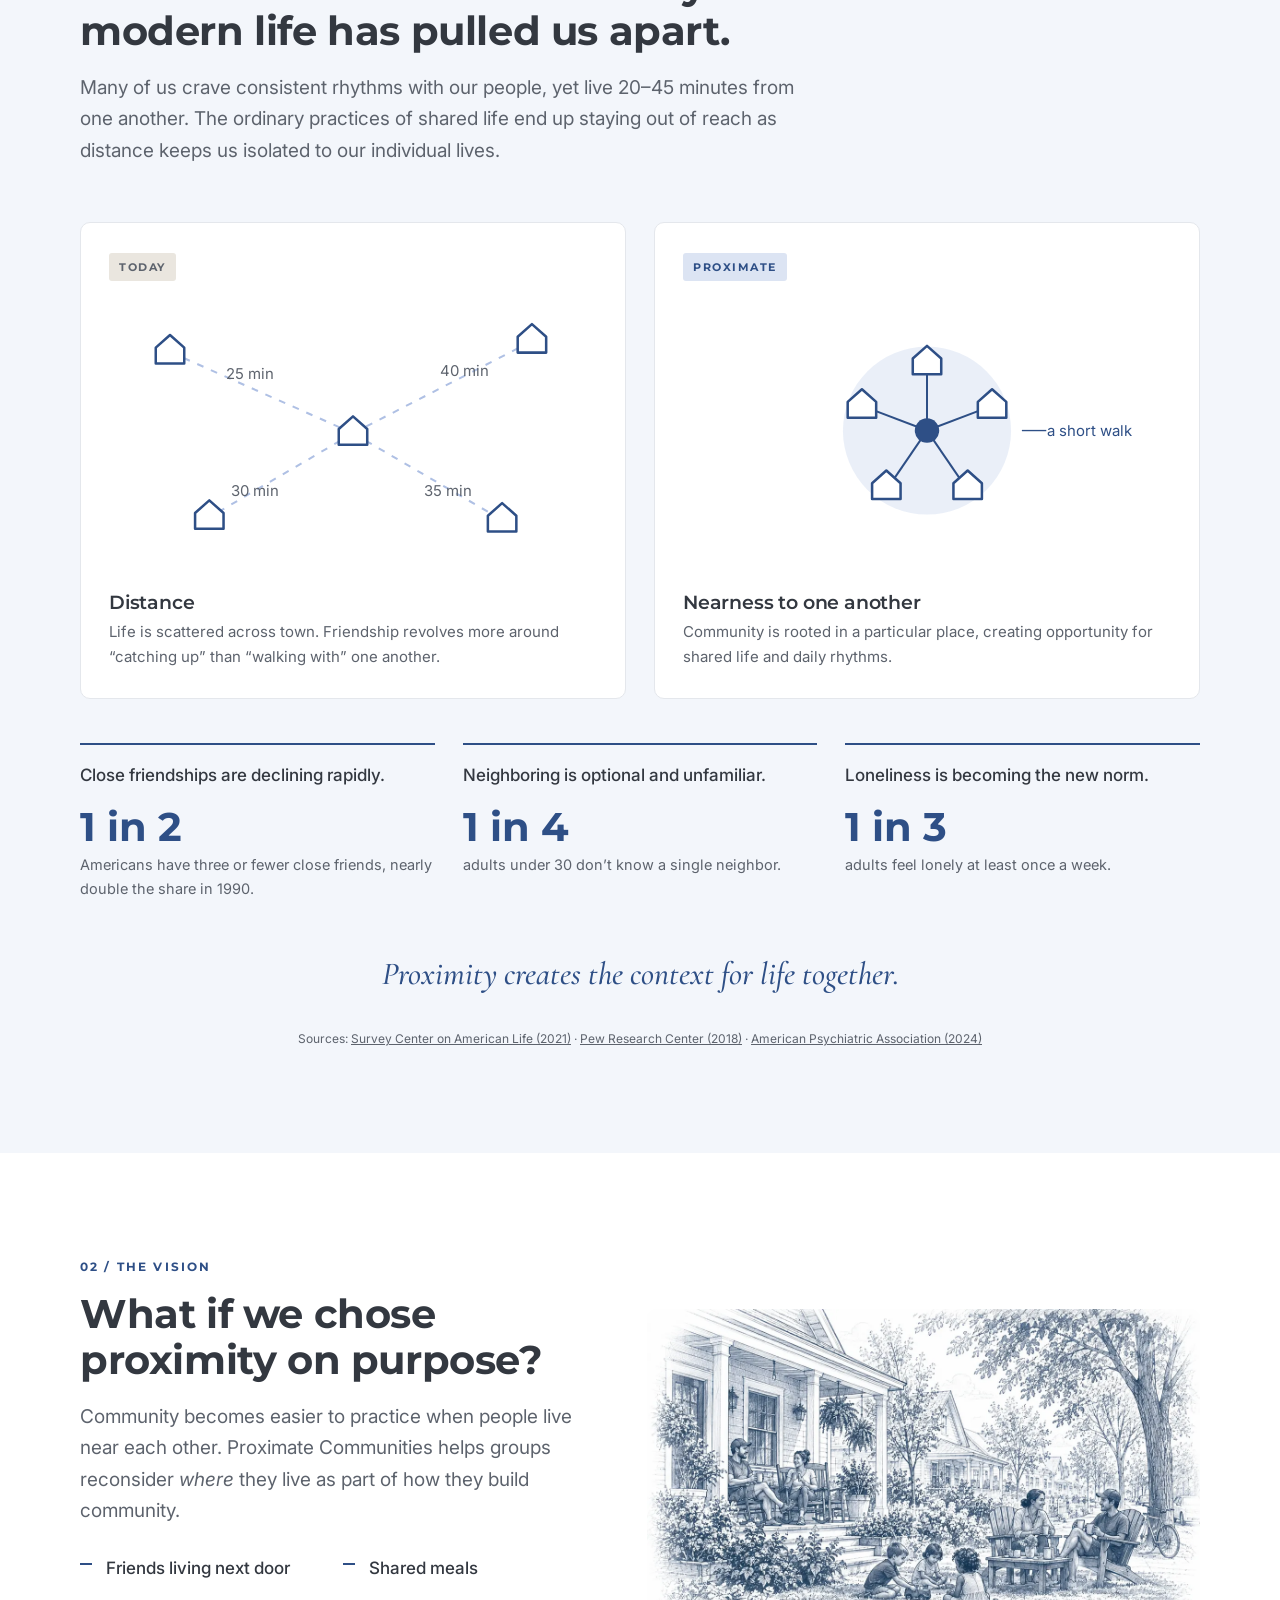
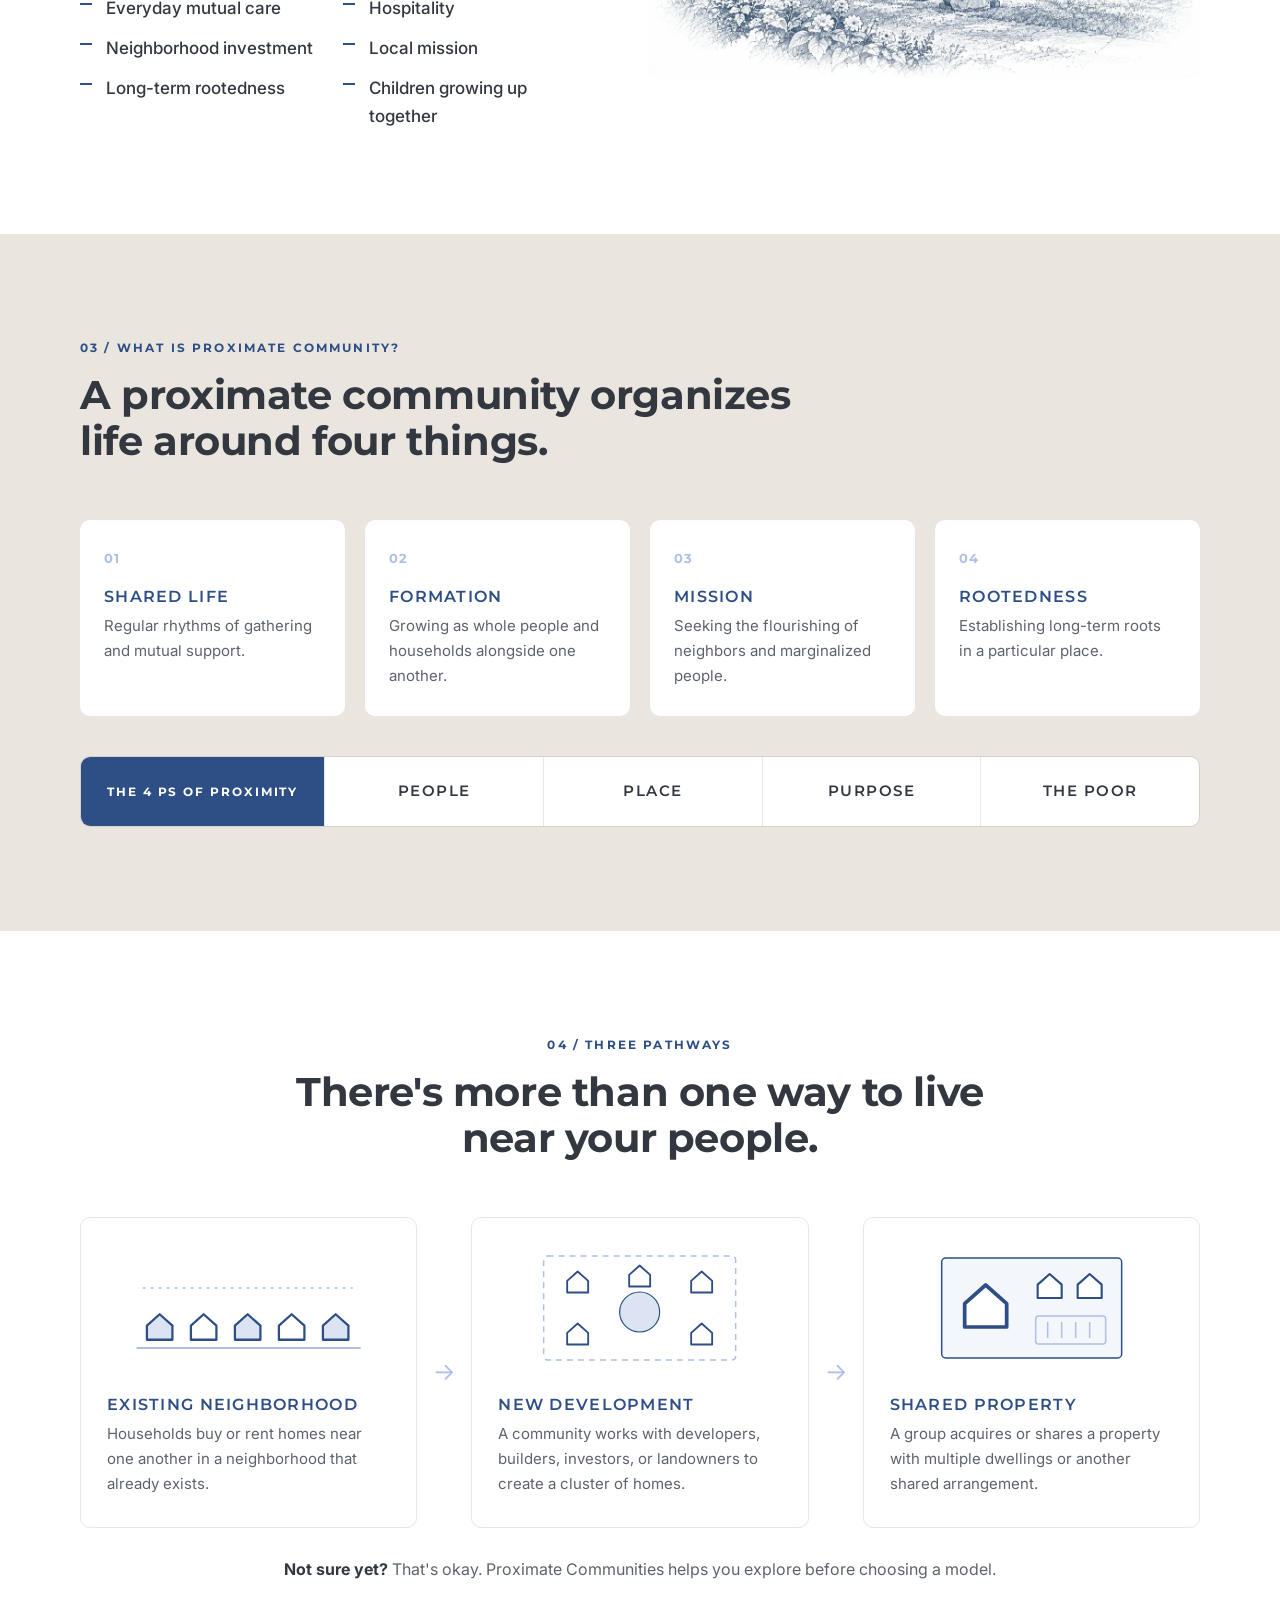
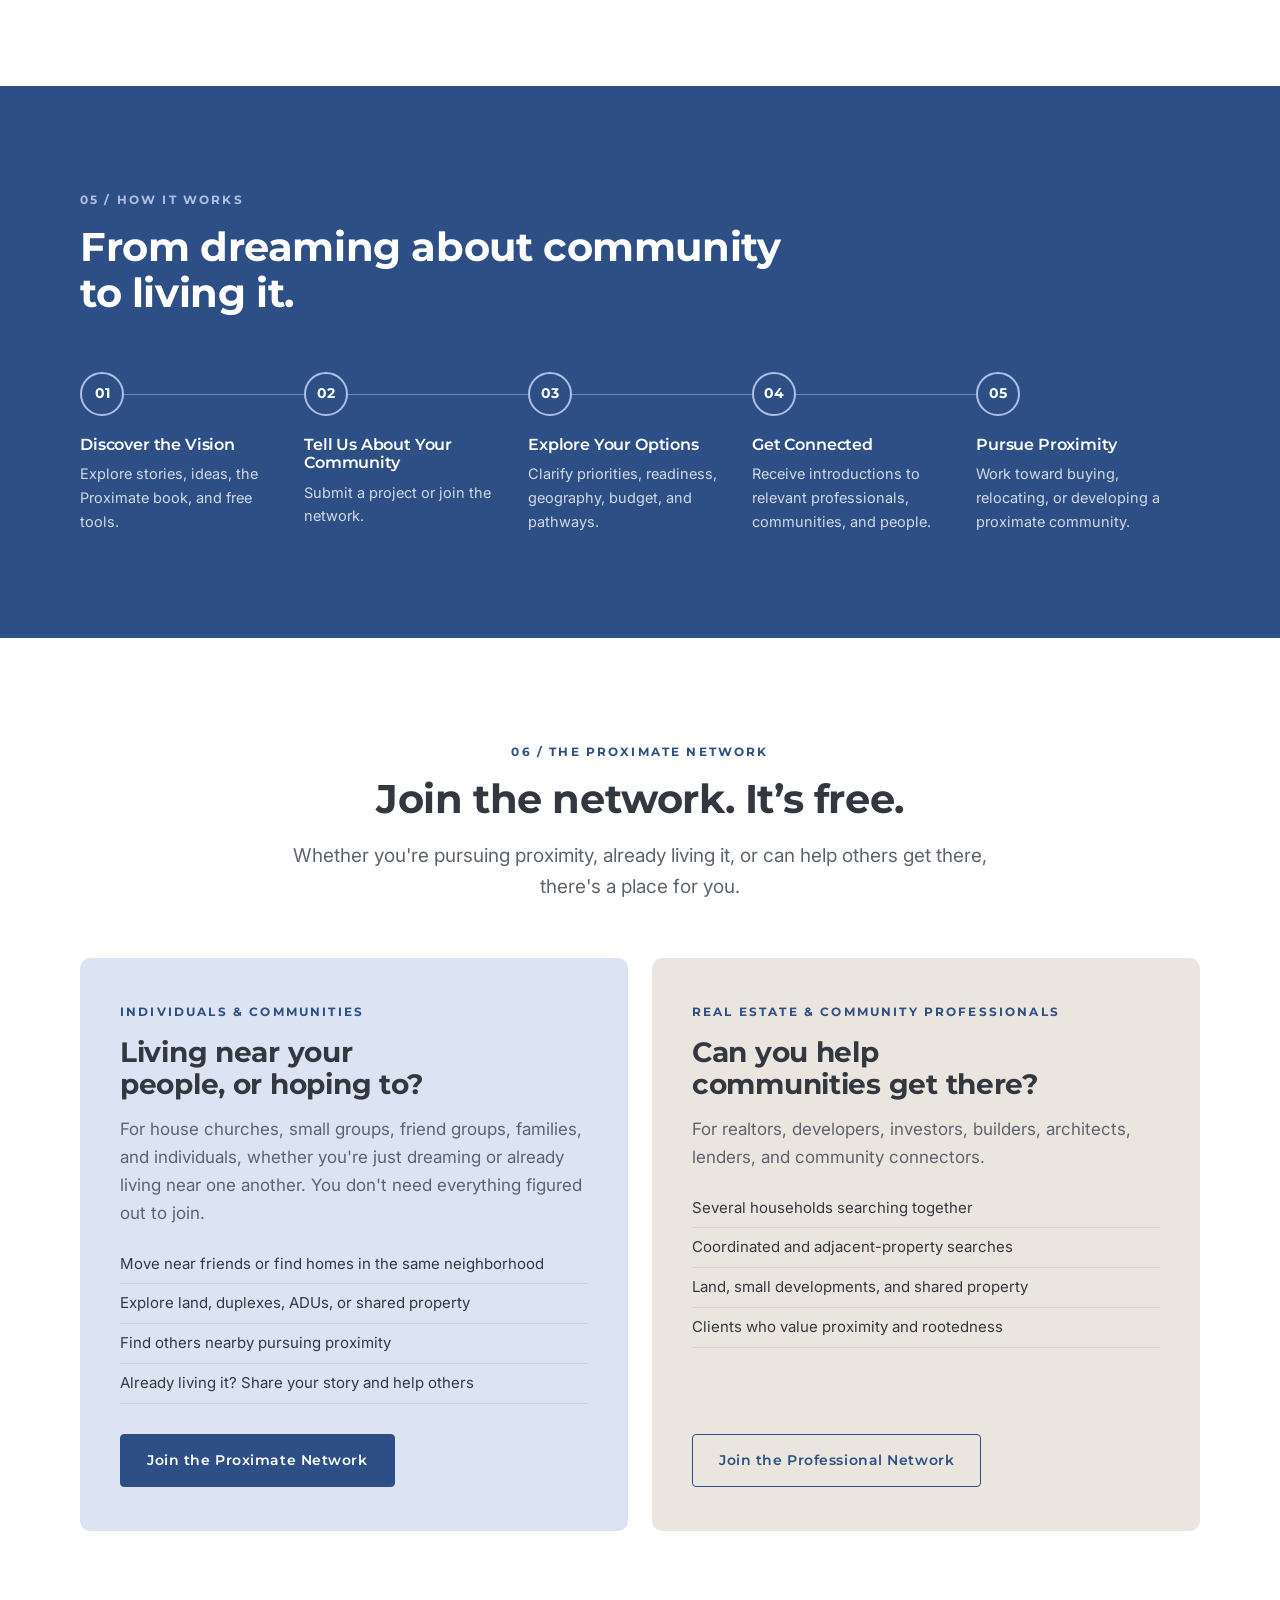
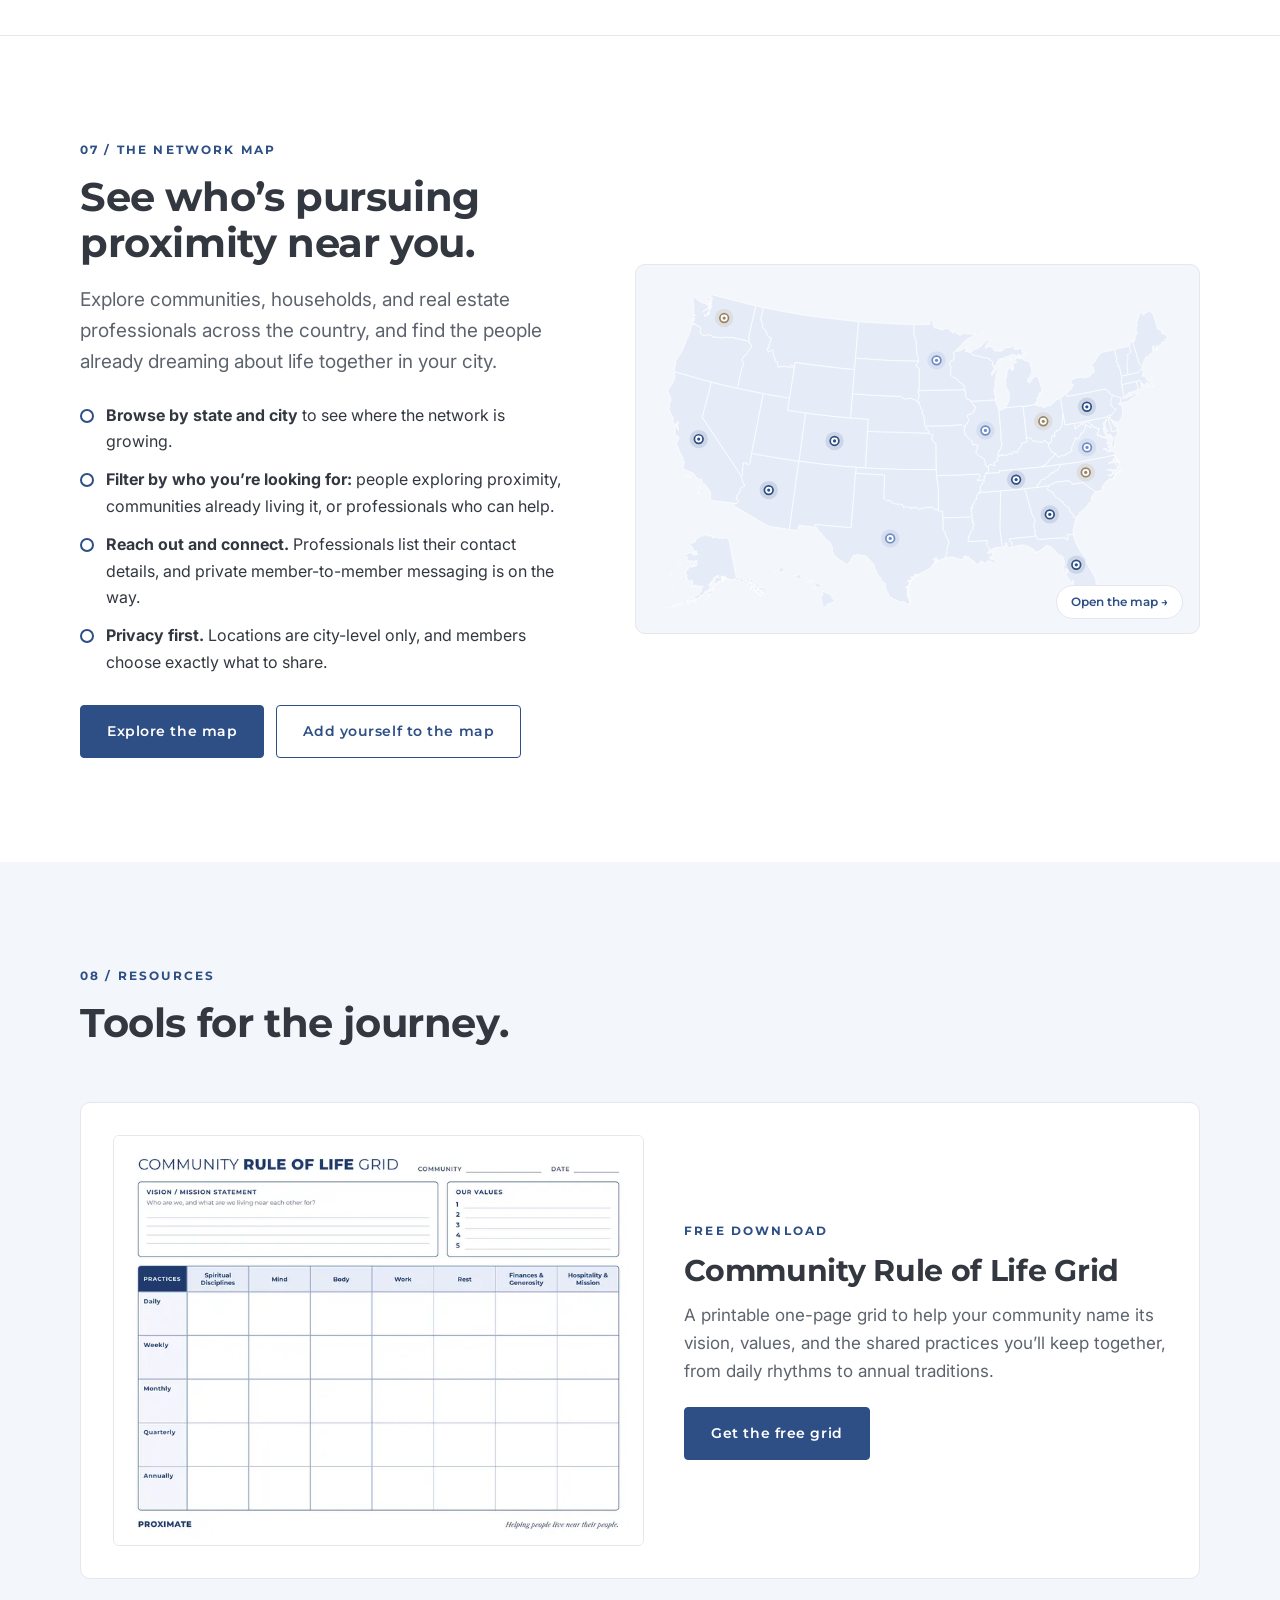
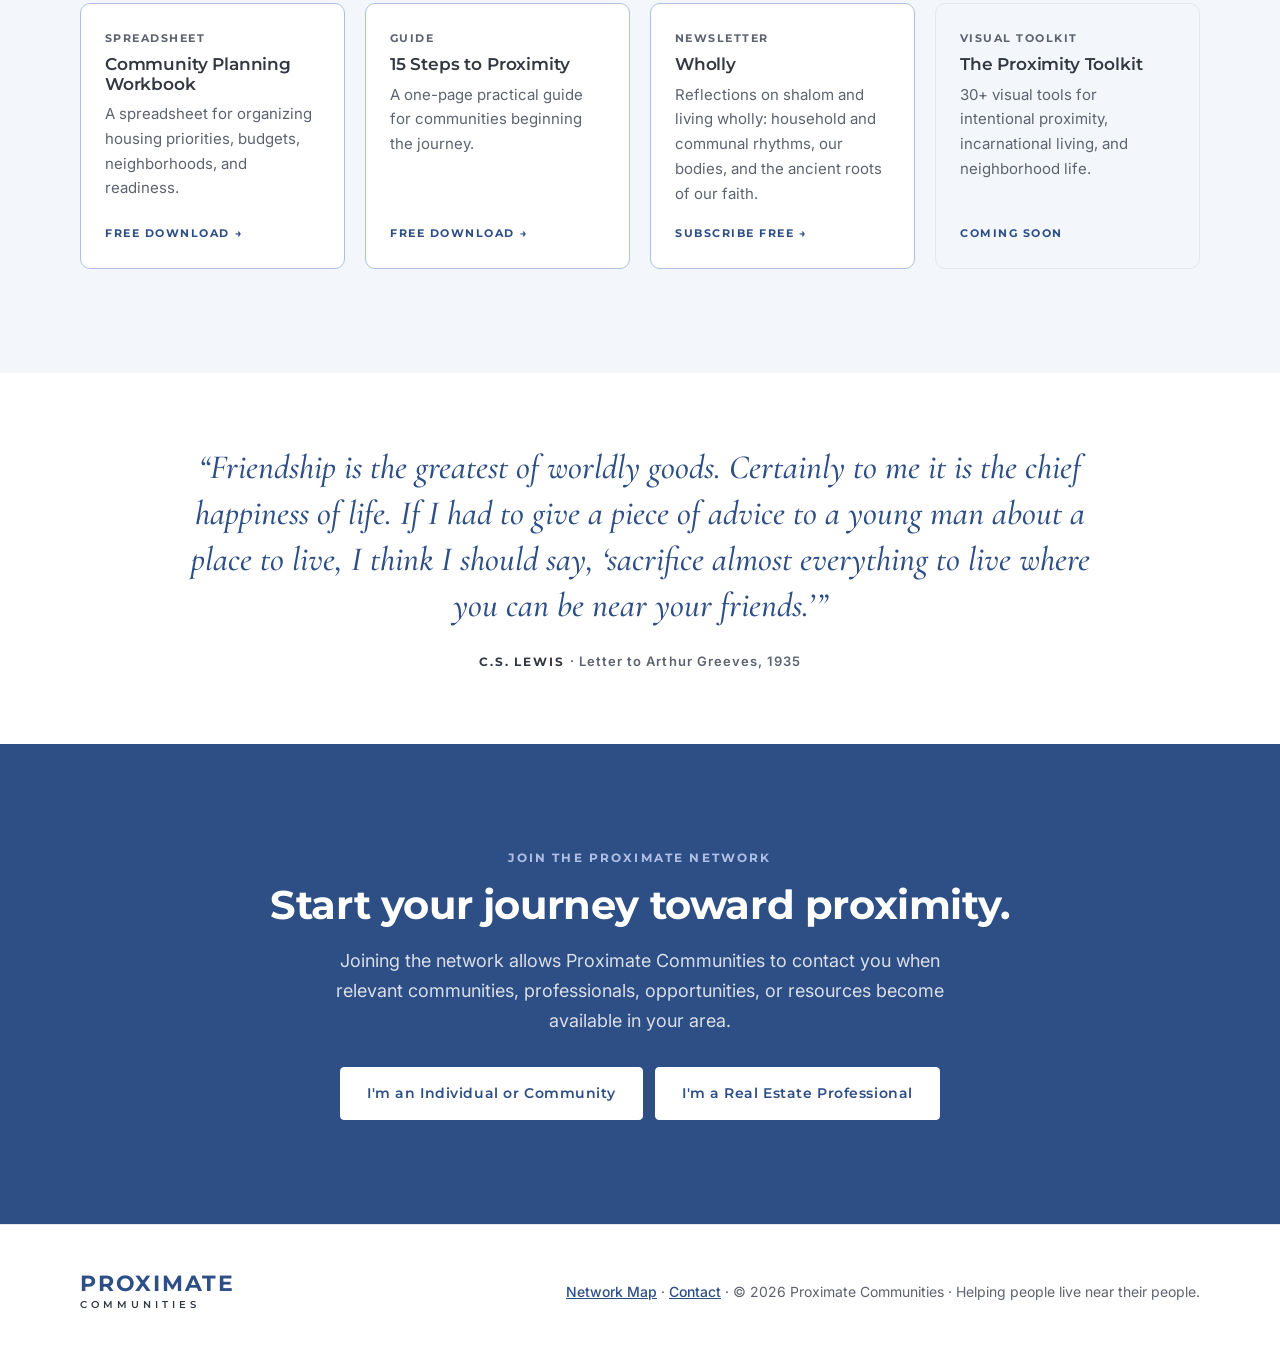
==== commit bb7a81ac: "Vision section: new front porch illustration Co-Authored-By: Claude Opus 5.5 <noreply@anthropic.com>" ====
--- a/index.html
+++ b/index.html
@@ -178,8 +178,8 @@
             <li>Children growing up together</li>
           </ul>
         </div>
-        <img src="images/neighbors-table.webp" width="500" height="460" loading="lazy"
-             alt="Sketch of neighbors sharing coffee and conversation at a table beside a garden bed">
+        <img src="images/porch-neighbors.webp" width="1200" height="800" loading="lazy"
+             alt="Sketch of neighbors sharing coffee on a front porch and in the yard while their children play together">
       </div>
     </section>
 
